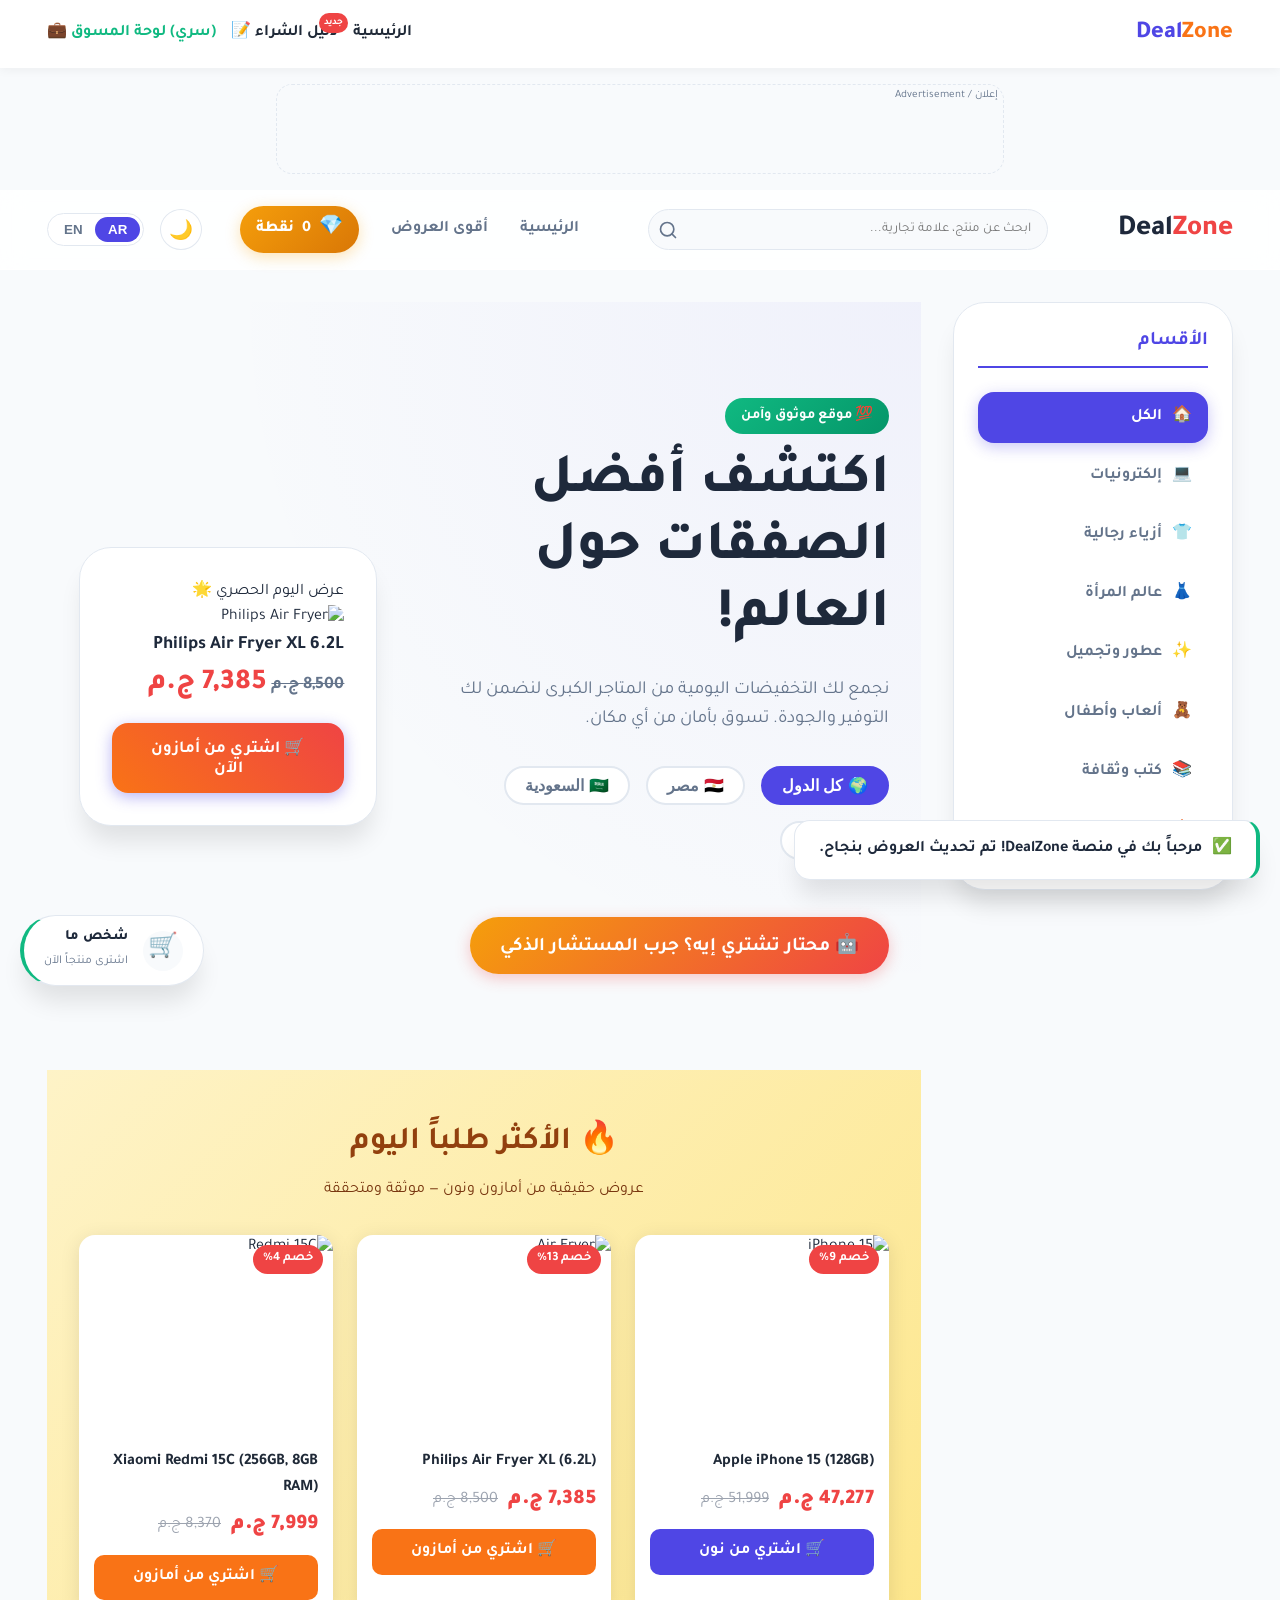
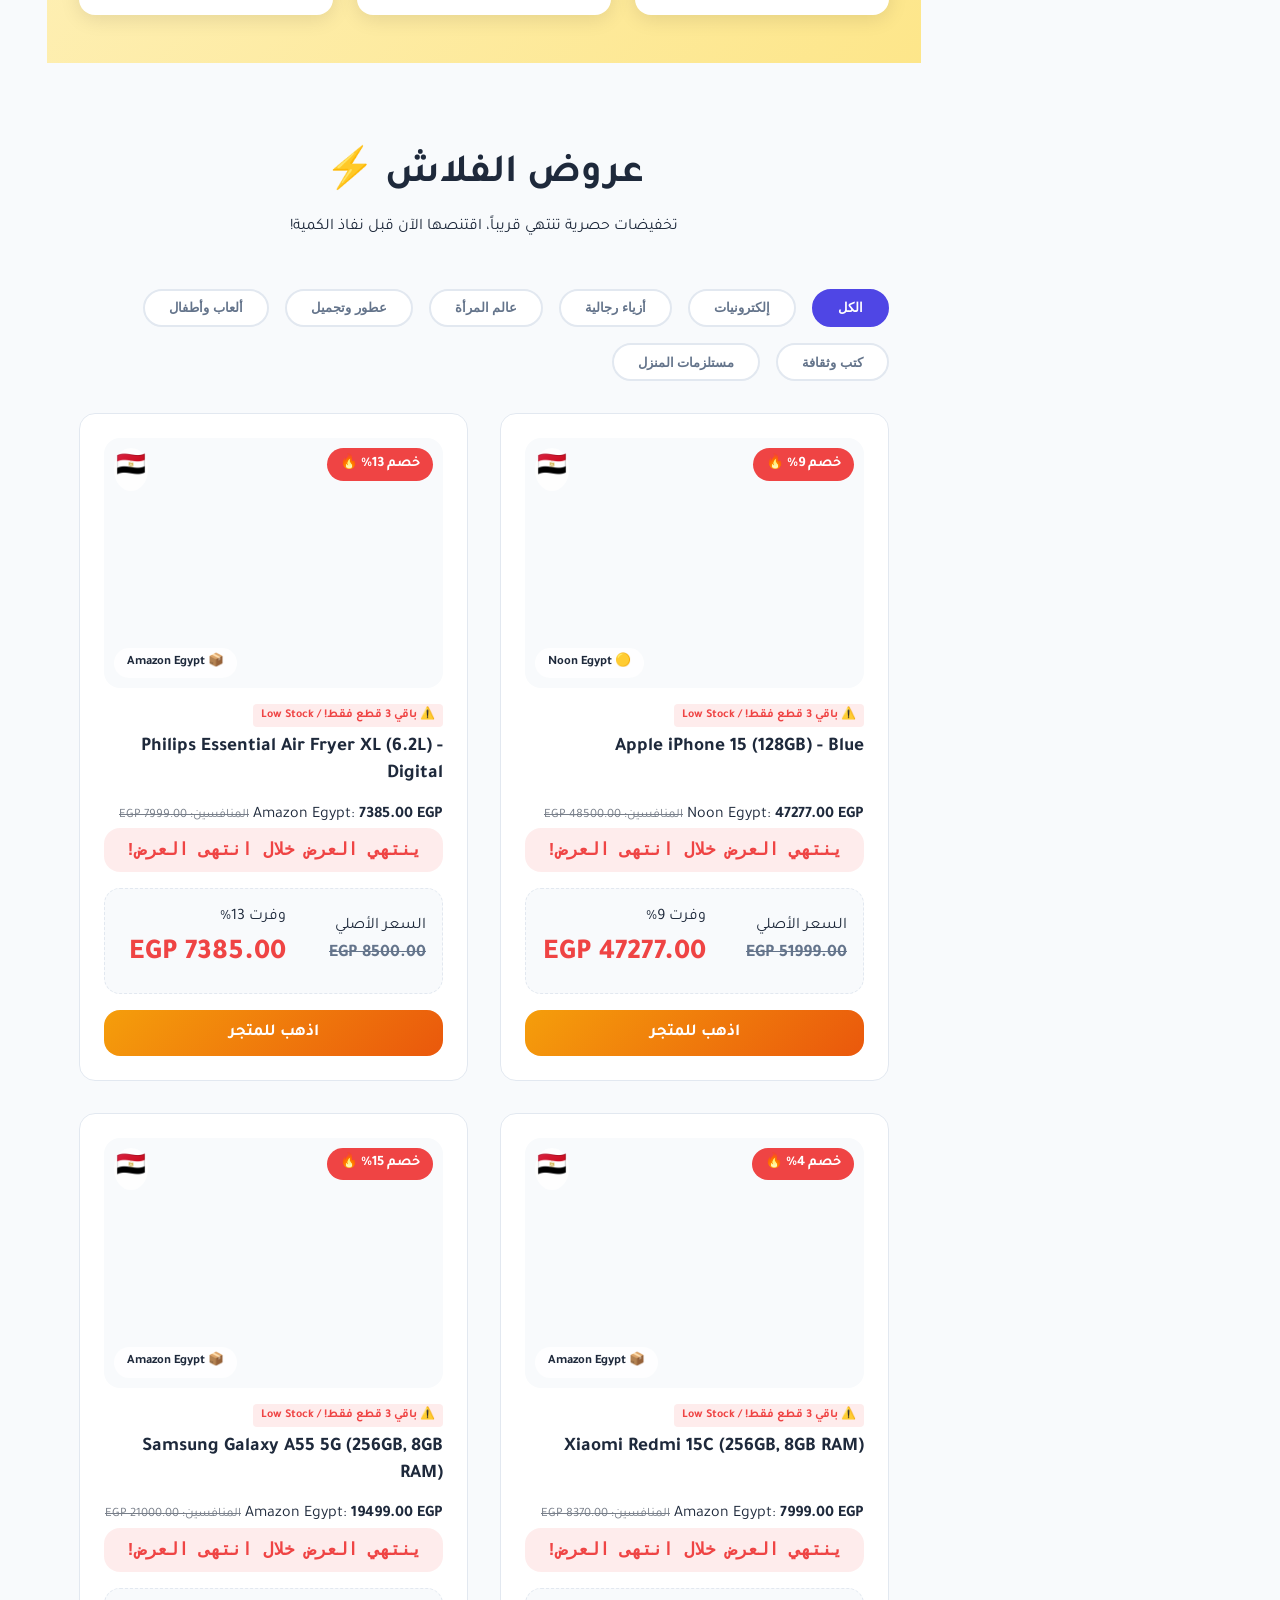
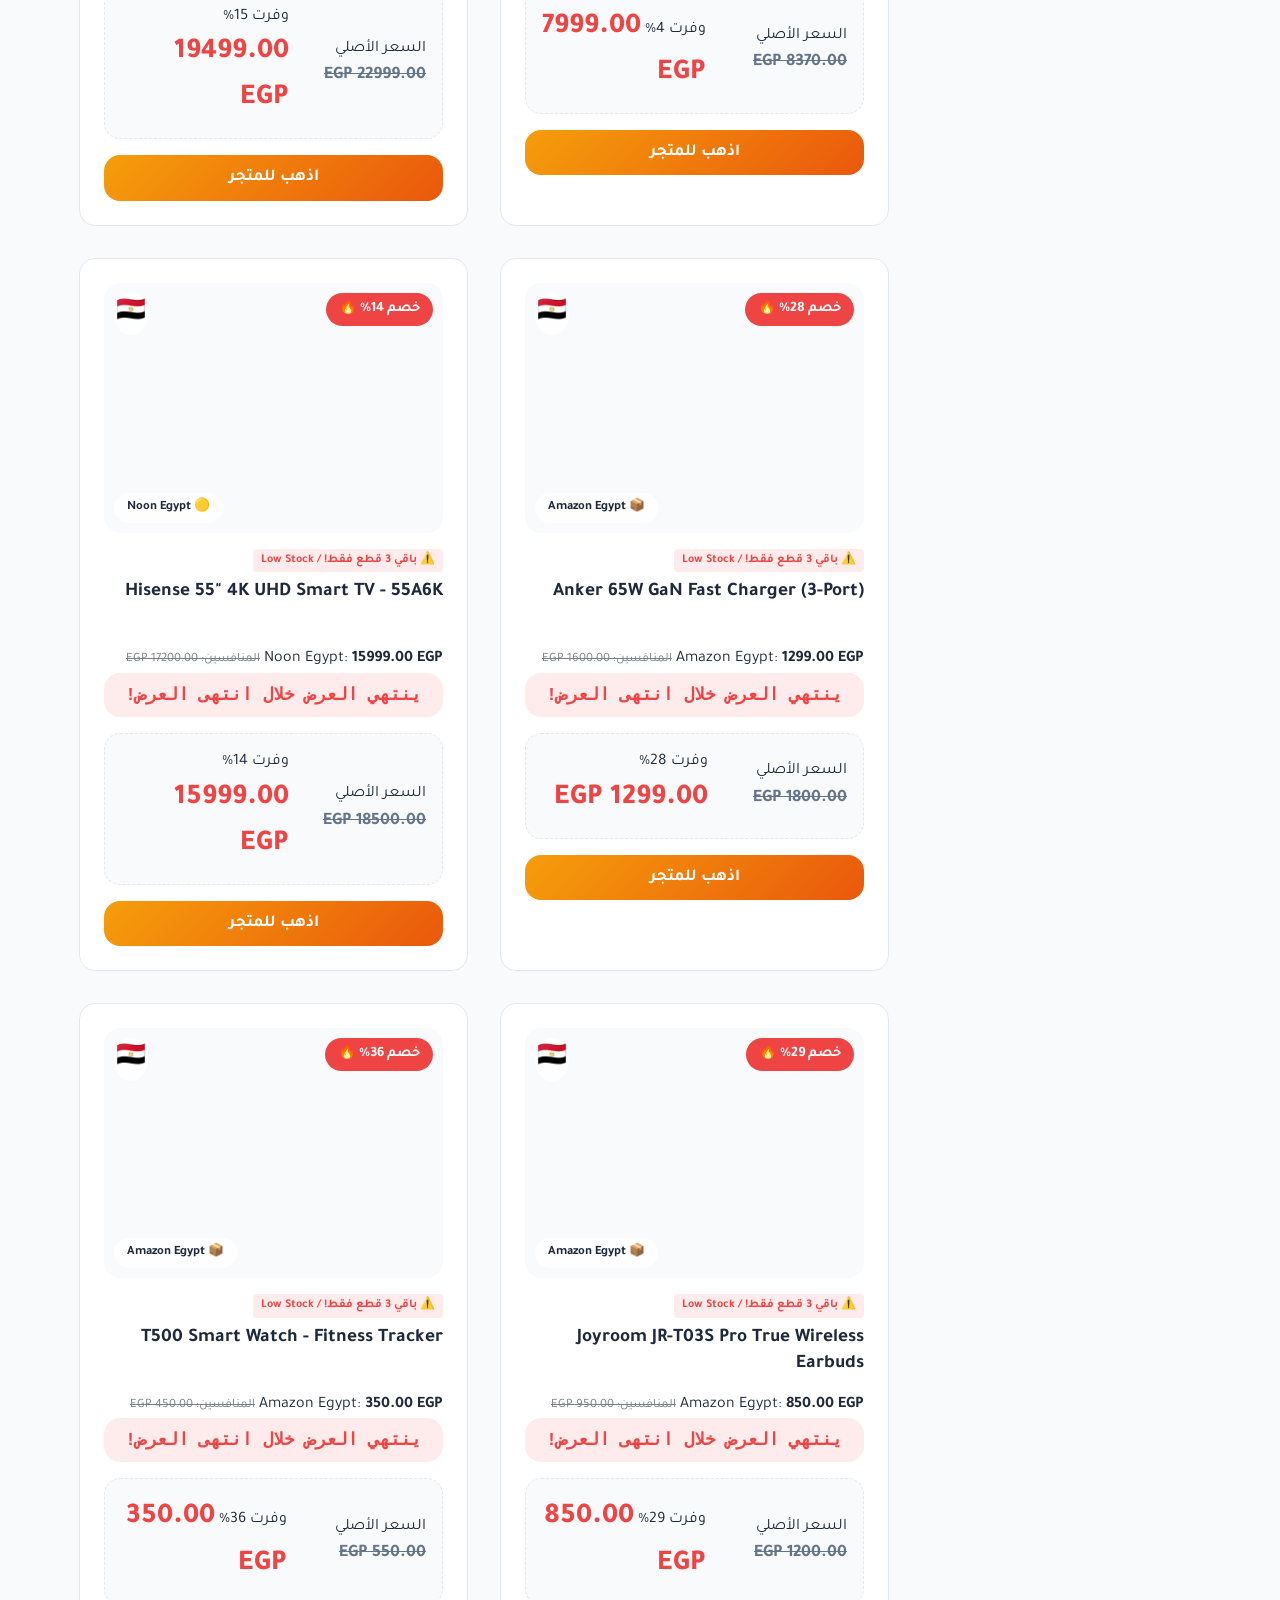
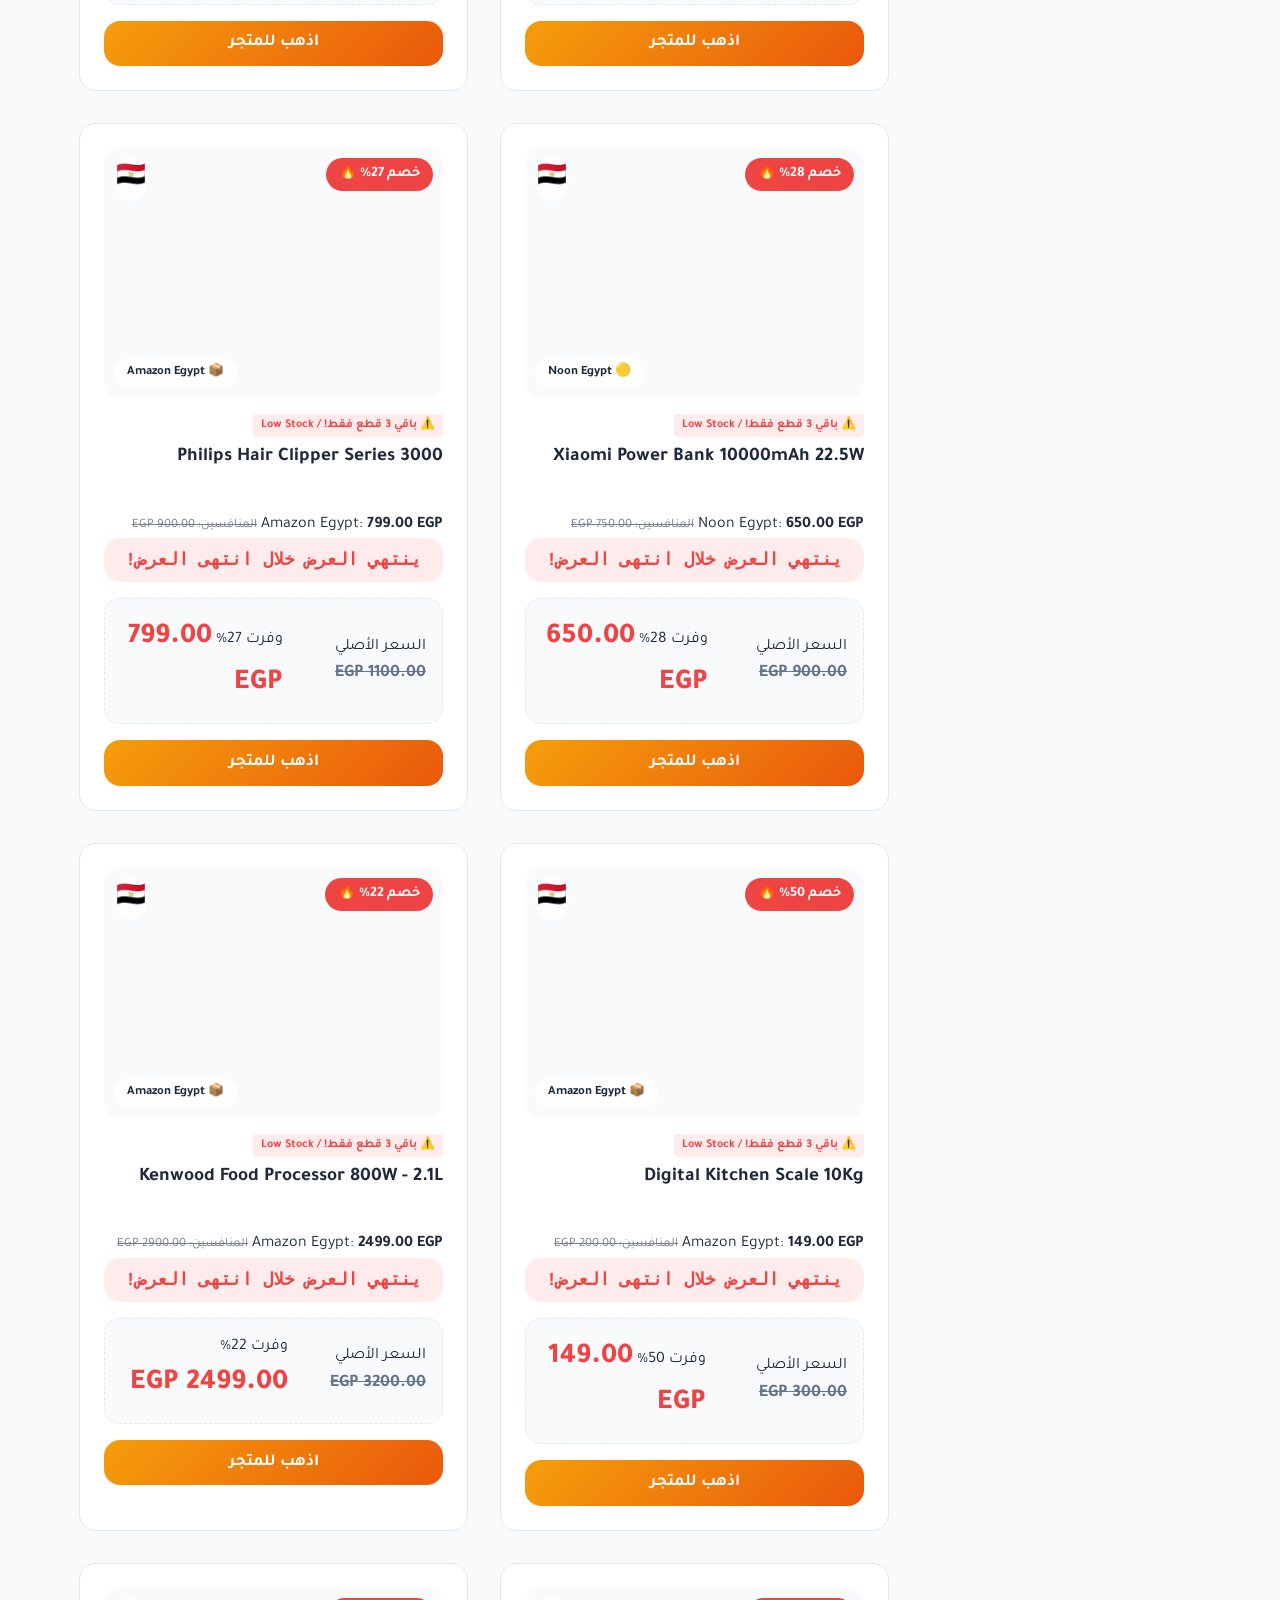
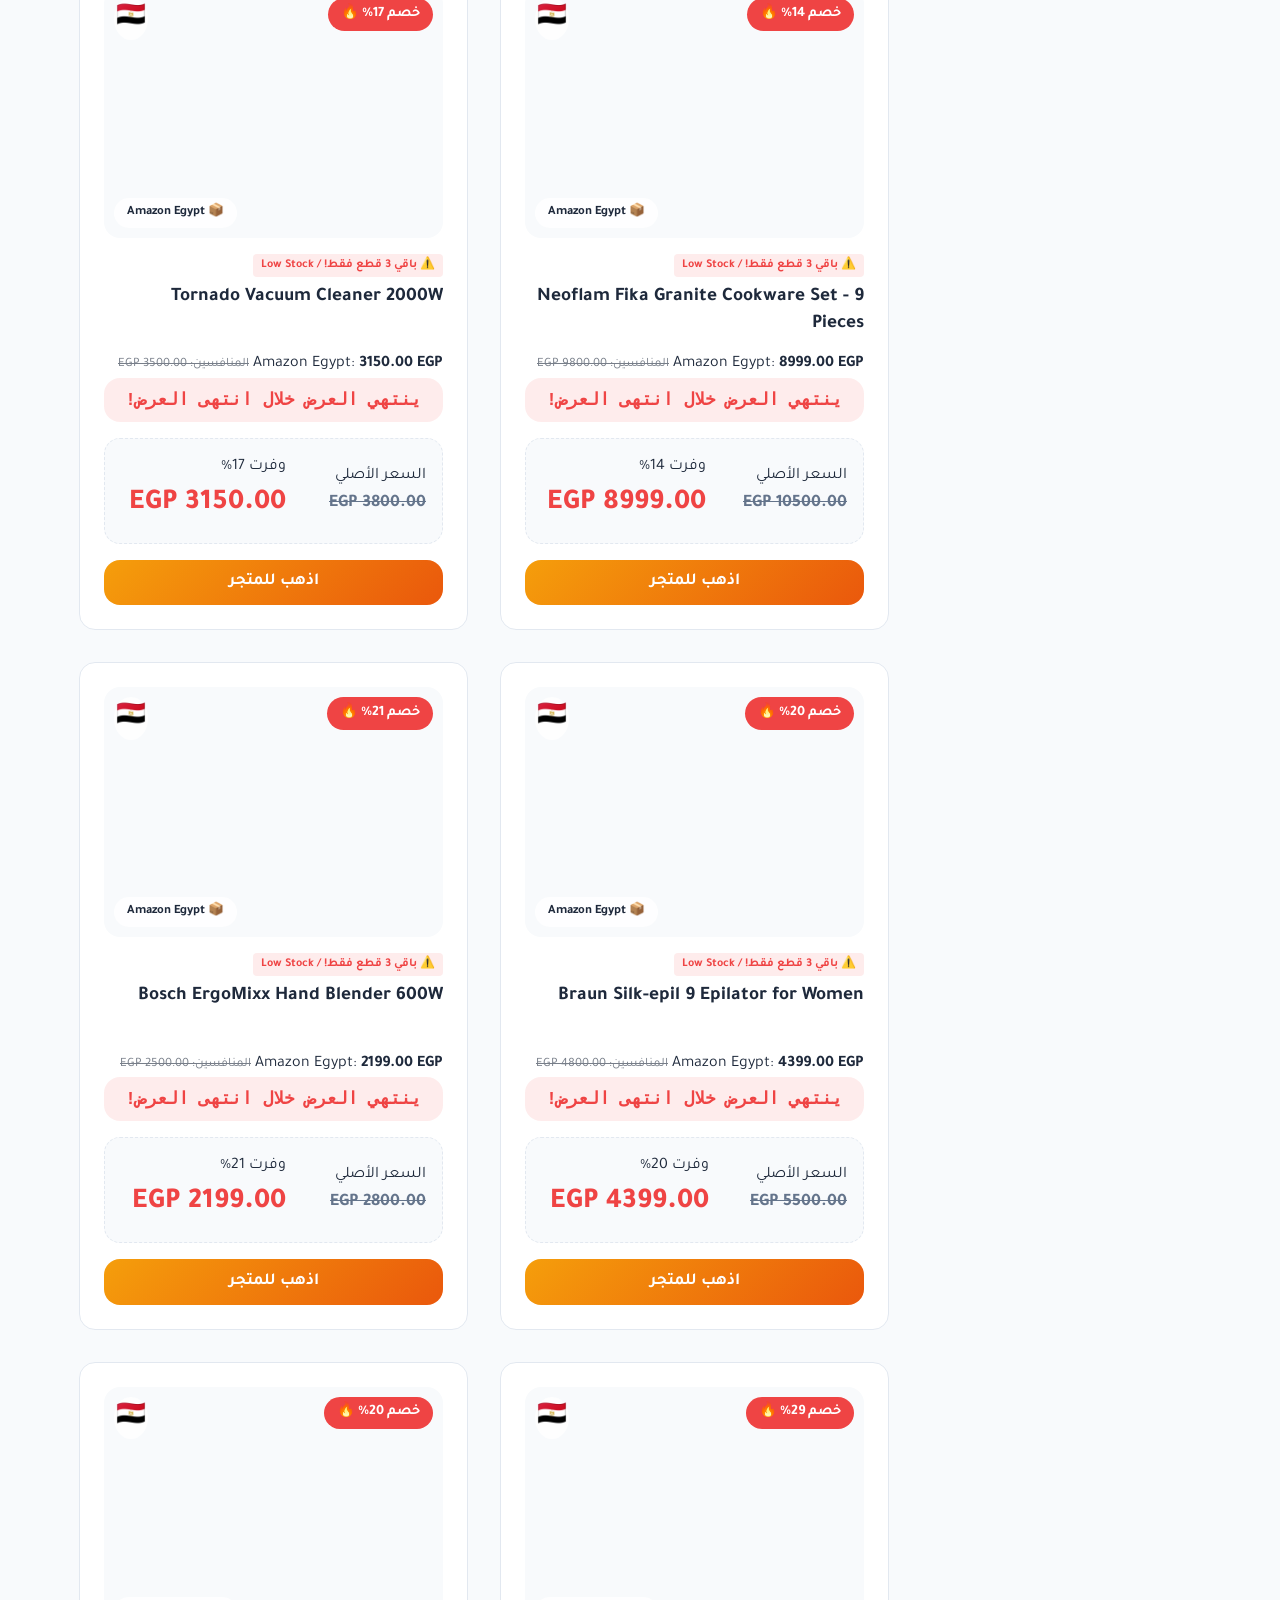
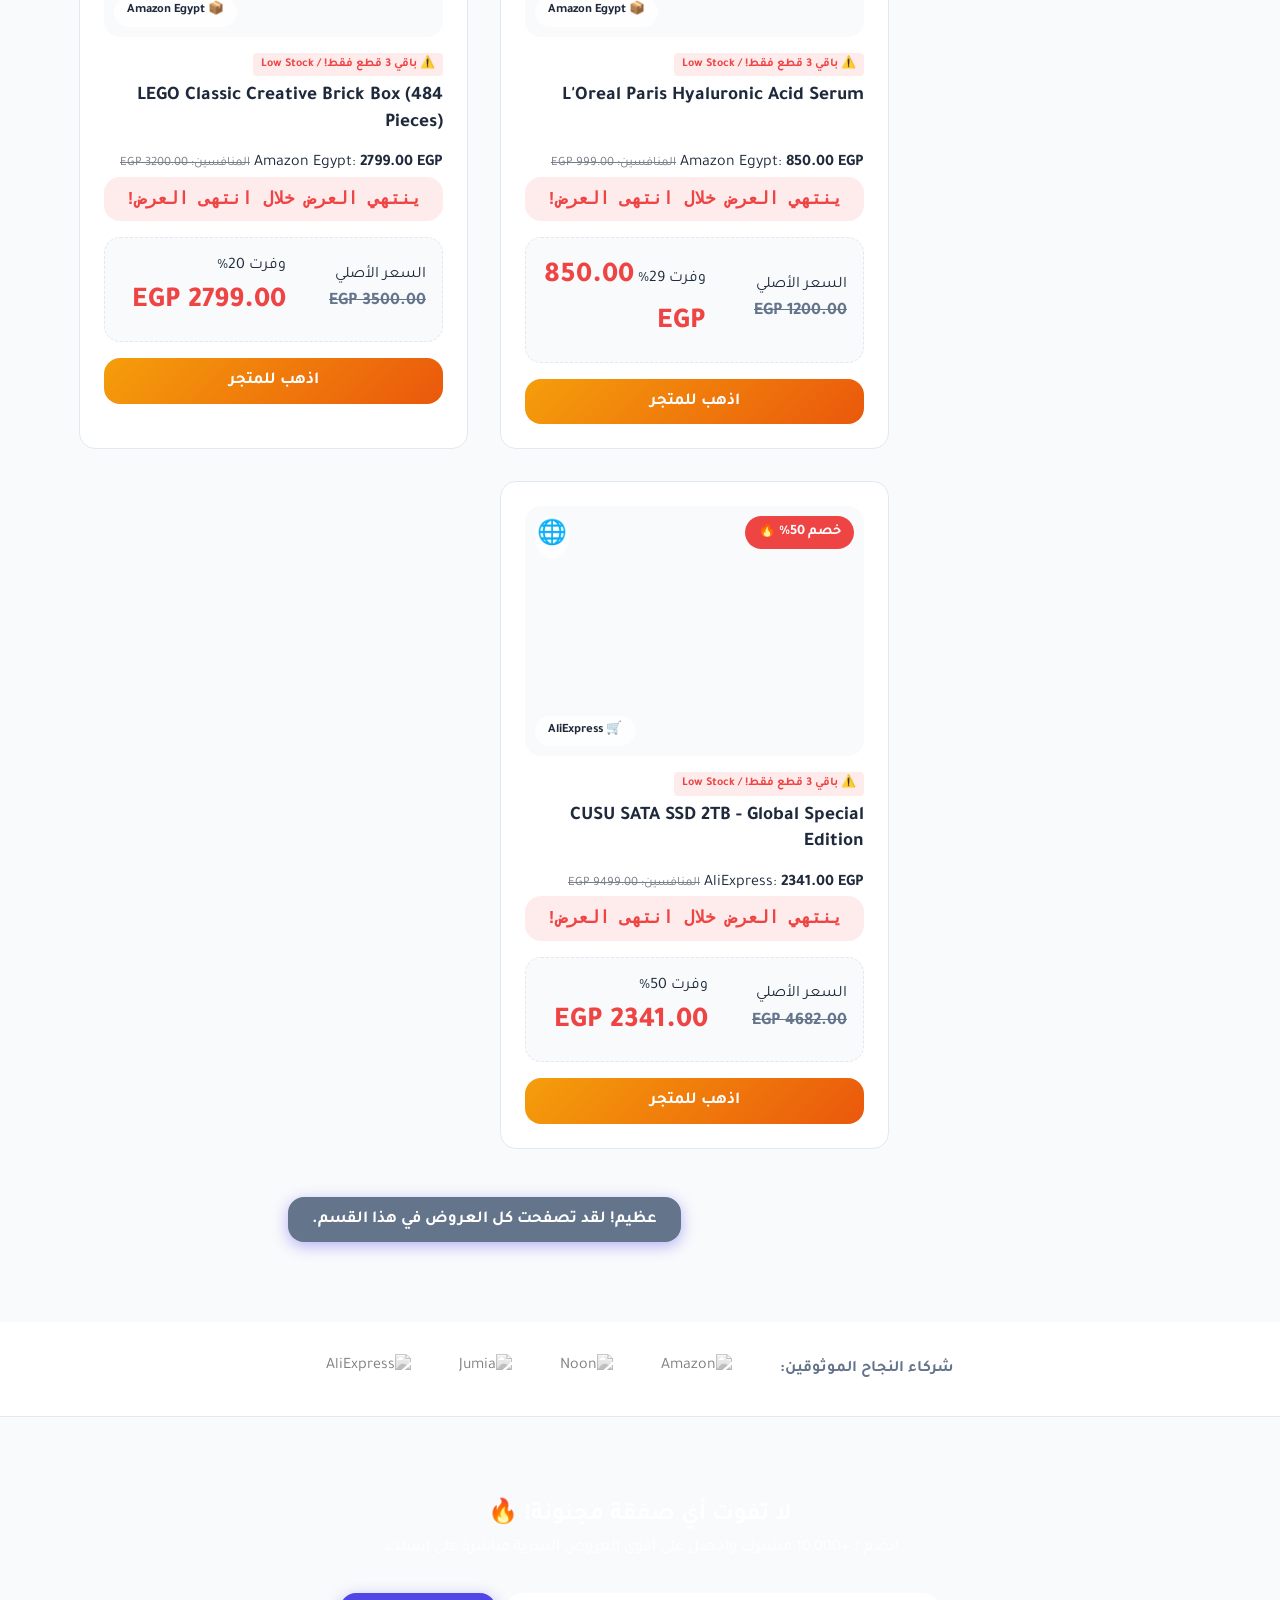
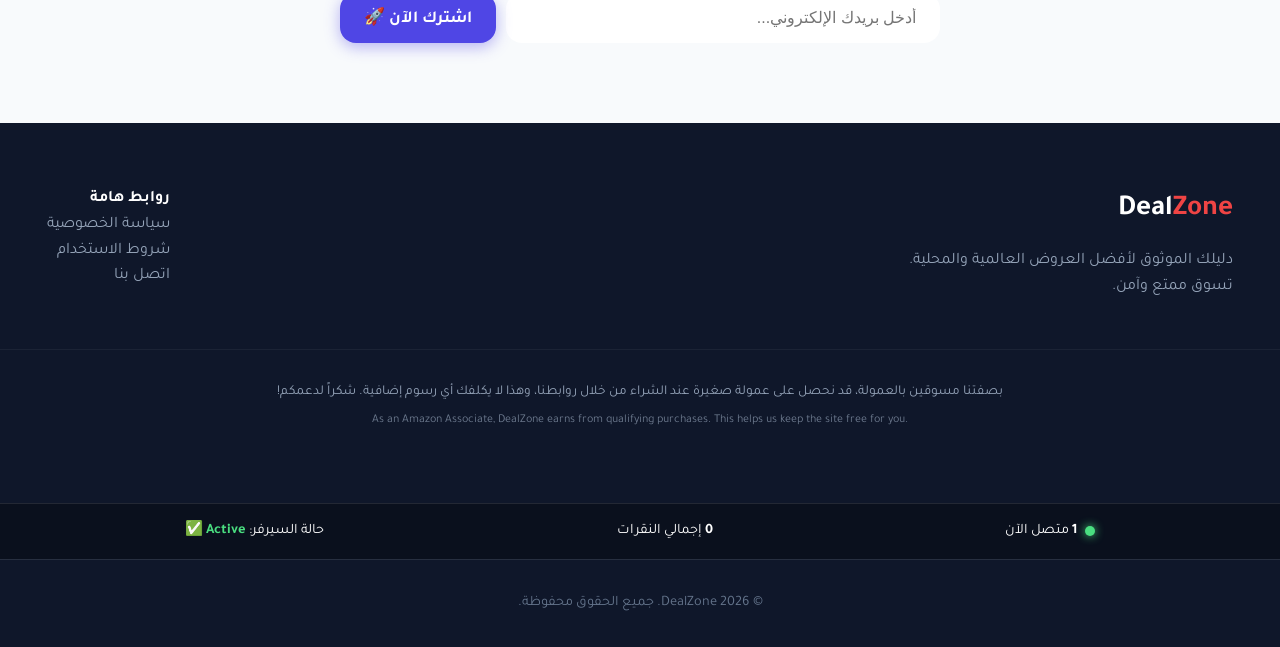
==== index.html @ d19da6da "≡ƒñû Auto-Bot: Full system update & bug fixes" ====
<!DOCTYPE html>
<html lang="ar" dir="rtl" id="html-doc" data-theme="light">
<head>
    <meta charset="UTF-8">
    <meta name="viewport" content="width=device-width, initial-scale=1.0">
    <title>DealZone - أقوى العروض والخصومات العالمية | DealZone Official</title>
    <!-- Monetag Verification -->
    <meta name="monetag" content="dea9ba269d21188428093ee49562a9c8">
    <!-- AdMaven Verification -->
    <meta name='admaven-placement' content='Bqjs4rdg9'>
    <link rel="icon" type="image/png" href="https://cdn-icons-png.flaticon.com/512/3081/3081840.png">
    <!-- Professional SEO Meta Tags -->
    <meta name="description" content="DealZone - دليلك الأول لأقوى الخصومات والعروض العالمية. تسوق أحدث منتجات التكنولوجيا، الأزياء، والأدوات المنزلية بأرخص الأسعار في مصر والوطن العربي من أمازون ونون.">
    <meta name="keywords" content="عروض, خصومات, كوبونات, تسوق, أمازون مصر, نون, علي إكسبريس, DealZone, أرخص الأسعار, عروض فلاش, موبايلات رخيصة, تخفيضات">
    <meta name="author" content="DealZone Official">
    <meta name="robots" content="index, follow, max-snippet:-1, max-image-preview:large, max-video-preview:-1">
    <link rel="canonical" href="https://ashrafzaki751-hue.github.io/DealZone/">
    <meta name="theme-color" content="#4F46E5">

    <!-- Open Graph / Facebook / WhatsApp (Rich Social Previews) -->
    <meta property="og:type" content="website">
    <meta property="og:url" content="https://ashrafzaki751-hue.github.io/DealZone/">
    <meta property="og:title" content="DealZone | أقوى عروض اليوم وخصومات تصل لـ 70%">
    <meta property="og:description" content="تصفح أرخص الأسعار والصفقات الحصرية قبل نفاذ الكمية. وفر أموالك الآن مع DealZone.">
    <meta property="og:image" content="https://images.unsplash.com/photo-1607082348824-0a96f2a4b9da?w=1200&q=80">
    <meta property="og:site_name" content="DealZone">

    <!-- Twitter Cards -->
    <meta name="twitter:card" content="summary_large_image">
    <meta name="twitter:url" content="https://ashrafzaki751-hue.github.io/DealZone/">
    <meta name="twitter:title" content="DealZone | عروض وتخفيضات لا تفوتك">
    <meta name="twitter:description" content="تسوق أفضل المنتجات بأرخص الأسعار. اكتشف صفقات اليوم الآن!">
    <meta name="twitter:image" content="https://images.unsplash.com/photo-1607082348824-0a96f2a4b9da?w=1200&q=80">

    <!-- Advanced Structured Data (JSON-LD) for Google Search -->
    <script type="application/ld+json">
    {
      "@context": "https://schema.org",
      "@type": "WebSite",
      "name": "DealZone",
      "alternateName": "ديل زون للعروض",
      "url": "https://ashrafzaki751-hue.github.io/DealZone/",
      "description": "منصة شاملة لأقوى عروض وتخفيضات المتاجر الإلكترونية مثل أمازون ونون.",
      "potentialAction": {
        "@type": "SearchAction",
        "target": {
          "@type": "EntryPoint",
          "urlTemplate": "https://ashrafzaki751-hue.github.io/DealZone/?s={search_term_string}"
        },
        "query-input": "required name=search_term_string"
      }
    }
    </script>

    <link href="https://fonts.googleapis.com/css2?family=Tajawal:wght@300;400;500;700;800&family=Inter:wght@400;600;700&display=swap" rel="stylesheet">
    <link rel="stylesheet" href="style_v3.css">
</head>
<body>

    <!-- Main Navigation Bar -->
    <header class="main-navbar" style="background: white; padding: 15px 0; box-shadow: 0 2px 10px rgba(0,0,0,0.05); position: sticky; top: 0; z-index: 100;">
        <div class="container" style="display: flex; justify-content: space-between; align-items: center;">
            <div style="font-size: 1.5rem; font-weight: 800; color: #4F46E5;">Deal<span style="color: #f97316;">Zone</span></div>
            <div style="display: flex; gap: 15px;">
                <a href="index.html" style="text-decoration: none; color: #1f2937; font-weight: bold;">الرئيسية</a>
                <a href="blog.html" style="text-decoration: none; color: #1f2937; font-weight: bold; position: relative;">دليل الشراء 📝<span style="position:absolute; top:-8px; right:-10px; background:#ef4444; color:white; font-size:10px; padding:2px 5px; border-radius:10px;">جديد</span></a>
                <a href="marketing.html" style="text-decoration: none; color: #10b981; font-weight: bold;">(سري) لوحة المسوق 💼</a>
            </div>
        </div>
    </header>

    <!-- Top Ad Banner -->
    <div class="ad-banner top-ad">
        <span class="ad-badge">إعلان / Advertisement</span>
        <div class="ad-content" id="ad-slot-top">
            <script async="async" data-cfasync="false" src="https://pl29440290.profitablecpmratenetwork.com/bbe3393ec81f5924c50fb93a5a2b5208/invoke.js"></script>
            <div id="container-bbe3393ec81f5924c50fb93a5a2b5208"></div>
        </div>
    </div>

    <!-- Navbar -->
    <header class="navbar">
        <div class="container nav-content">
            <h1 class="logo">Deal<span>Zone</span></h1>
            
            <div class="search-bar">
                <svg xmlns="http://www.w3.org/2000/svg" width="20" height="20" viewBox="0 0 24 24" fill="none" stroke="currentColor" stroke-width="2" stroke-linecap="round" stroke-linejoin="round" class="search-icon"><circle cx="11" cy="11" r="8"></circle><line x1="21" y1="21" x2="16.65" y2="16.65"></line></svg>
                <input type="text" id="search-input" placeholder="ابحث عن عرض..." data-i18n-ph="search_ph">
            </div>

            <div class="nav-links">
                <a href="#home" data-i18n="nav_home">الرئيسية</a>
                <a href="#deals" data-i18n="nav_deals">أقوى العروض</a>
                <div class="vip-points-badge">
                    <span class="icon">💎</span>
                    <span id="vip-points">0</span>
                    <span class="label">نقطة</span>
                </div>
            </div>
            
            <div class="controls">
                <button id="theme-toggle" class="control-btn" title="تغيير المظهر">🌙</button>
                <div class="lang-switcher">
                    <button id="lang-ar" class="lang-btn active">AR</button>
                    <button id="lang-en" class="lang-btn">EN</button>
                </div>
            </div>
        </div>
    </header>

    <!-- Main Layout -->
    <div class="main-layout container">
        <aside class="sidebar">
            <h3 data-i18n="cat_title">الأقسام</h3>
            <ul class="side-menu">
                <li class="side-item active" data-cat="all"><span>🏠</span> <span data-i18n="cat_all">الكل</span></li>
                <li class="side-item" data-cat="tech"><span>💻</span> <span data-i18n="cat_tech">إلكترونيات</span></li>
                <li class="side-item" data-cat="fashion"><span>👕</span> <span data-i18n="cat_fashion">أزياء رجالية</span></li>
                <li class="side-item" data-cat="women"><span>👗</span> <span data-i18n="cat_women">عالم المرأة</span></li>
                <li class="side-item" data-cat="beauty"><span>✨</span> <span data-i18n="cat_beauty">عطور وتجميل</span></li>
                <li class="side-item" data-cat="kids"><span>🧸</span> <span data-i18n="cat_kids">ألعاب وأطفال</span></li>
                <li class="side-item" data-cat="books"><span>📚</span> <span data-i18n="cat_books">كتب وثقافة</span></li>
                <li class="side-item" data-cat="home"><span>🏠</span> <span data-i18n="cat_home">مستلزمات المنزل</span></li>
            </ul>
        </aside>

        <div class="main-content">
            <!-- Hero Section -->
            <section class="hero" id="home">
        <div class="container hero-content">
            <div class="hero-text">
                <div class="trust-badge" data-i18n="trust_badge">💯 موقع موثوق وآمن</div>
                <h2 data-i18n="hero_title">اكتشف أفضل الصفقات حول العالم!</h2>
                <p data-i18n="hero_desc">فريقنا يجمع لك أفضل التخفيضات اليومية من المتاجر الكبرى لنضمن لك التوفير والجودة. تسوق بأمان من أي مكان في العالم.</p>
                <div class="geo-filters" id="geo-filters">
                    <button class="geo-btn active" data-loc="all">🌍 <span data-i18n="filter_all">كل الدول</span></button>
                    <button class="geo-btn" data-loc="egypt">🇪🇬 <span data-i18n="filter_egypt">مصر</span></button>
                    <button class="geo-btn" data-loc="ksa">🇸🇦 <span data-i18n="filter_ksa">السعودية</span></button>
                    <button class="geo-btn" data-loc="global">🌐 <span data-i18n="filter_global">عالمي</span></button>
                </div>

                <!-- Smart Quiz Trigger -->
                <button onclick="document.getElementById('quiz-modal').style.display='flex'" style="margin-top: 25px; background: linear-gradient(135deg, #f59e0b, #ef4444); color: white; border: none; padding: 15px 30px; border-radius: 30px; font-weight: bold; font-family: 'Tajawal'; font-size: 1.2rem; cursor: pointer; box-shadow: 0 4px 15px rgba(239, 68, 68, 0.3); animation: pulse 2s infinite; display: inline-flex; align-items: center; gap: 10px;">
                    🤖 محتار تشتري إيه؟ جرب المستشار الذكي
                </button>
                <style>@keyframes pulse { 0% { transform: scale(1); } 50% { transform: scale(1.05); } 100% { transform: scale(1); } }</style>
            </div>
            <div class="hero-carousel">
                <div class="glass-card">
                    <div class="discount-tag">عرض اليوم الحصري 🌟</div>
                    <img src="https://images.unsplash.com/photo-1626806787461-102c1bfaaea1?w=600&q=80" alt="Philips Air Fryer" style="border-radius:12px;object-fit:contain;max-height:250px;width:100%;" referrerpolicy="no-referrer" />
                    <div class="deal-info">
                        <h3 id="magic-deal-title">Philips Air Fryer XL 6.2L</h3>
                        <div class="price-row">
                            <span class="old-price">8,500 ج.م</span>
                            <span class="new-price">7,385 ج.م</span>
                        </div>
                        <button class="btn btn-primary w-100" id="magic-ad-btn" onclick="window.open('https://www.amazon.eg/dp/B08YRP97F9/?tag=ashraf0b6-20','_blank')" style="margin-top:1rem;background:linear-gradient(45deg,#f97316,#ef4444);">🛒 اشتري من أمازون الآن</button>
                    </div>
                </div>
            </div>
        </div>
    </section>

    <!-- Hot Picks Section -->
    <section style="padding:3rem 0;background:linear-gradient(135deg,#fef3c7,#fde68a);" id="hot-picks">
        <div class="container">
            <div class="section-header" style="text-align:center;margin-bottom:2rem;">
                <h2 style="color:#92400e;font-size:2rem;">🔥 الأكثر طلباً اليوم</h2>
                <p style="color:#78350f;">عروض حقيقية من أمازون ونون — موثقة ومتحققة</p>
            </div>
            <div style="display:grid;grid-template-columns:repeat(auto-fit,minmax(250px,1fr));gap:1.5rem;">
                <div style="background:white;border-radius:16px;overflow:hidden;box-shadow:0 4px 20px rgba(0,0,0,0.1);transition:transform 0.2s;" onmouseover="this.style.transform='translateY(-5px)'" onmouseout="this.style.transform='none'">
                    <div style="position:relative;"><span style="position:absolute;top:10px;right:10px;background:#ef4444;color:white;padding:4px 10px;border-radius:20px;font-size:0.8rem;font-weight:bold;">خصم 9%</span>
                    <img src="https://images.unsplash.com/photo-1695048133142-1a20484d2569?w=600&q=80" style="width:100%;height:200px;object-fit:cover;" alt="iPhone 15" referrerpolicy="no-referrer"></div>
                    <div style="padding:15px;"><h3 style="font-size:1rem;margin:0 0 8px;color:#1f2937;">Apple iPhone 15 (128GB)</h3>
                    <div style="display:flex;align-items:center;gap:10px;margin-bottom:12px;"><span style="font-size:1.3rem;font-weight:900;color:#ef4444;">47,277 ج.م</span><span style="text-decoration:line-through;color:#9ca3af;">51,999 ج.م</span></div>
                    <a href="https://www.noon.com/egypt-ar/iphone-15-128gb-blue/N53433265A/p/?utm_source=C1000264L" target="_blank" style="display:block;background:#4F46E5;color:white;text-align:center;padding:10px;border-radius:10px;text-decoration:none;font-weight:bold;">🛒 اشتري من نون</a></div>
                </div>
                <div style="background:white;border-radius:16px;overflow:hidden;box-shadow:0 4px 20px rgba(0,0,0,0.1);transition:transform 0.2s;" onmouseover="this.style.transform='translateY(-5px)'" onmouseout="this.style.transform='none'">
                    <div style="position:relative;"><span style="position:absolute;top:10px;right:10px;background:#ef4444;color:white;padding:4px 10px;border-radius:20px;font-size:0.8rem;font-weight:bold;">خصم 13%</span>
                    <img src="https://images.unsplash.com/photo-1626806787461-102c1bfaaea1?w=600&q=80" style="width:100%;height:200px;object-fit:cover;" alt="Air Fryer" referrerpolicy="no-referrer"></div>
                    <div style="padding:15px;"><h3 style="font-size:1rem;margin:0 0 8px;color:#1f2937;">Philips Air Fryer XL (6.2L)</h3>
                    <div style="display:flex;align-items:center;gap:10px;margin-bottom:12px;"><span style="font-size:1.3rem;font-weight:900;color:#ef4444;">7,385 ج.م</span><span style="text-decoration:line-through;color:#9ca3af;">8,500 ج.م</span></div>
                    <a href="https://www.amazon.eg/dp/B08YRP97F9/?tag=ashraf0b6-20" target="_blank" style="display:block;background:#f97316;color:white;text-align:center;padding:10px;border-radius:10px;text-decoration:none;font-weight:bold;">🛒 اشتري من أمازون</a></div>
                </div>
                <div style="background:white;border-radius:16px;overflow:hidden;box-shadow:0 4px 20px rgba(0,0,0,0.1);transition:transform 0.2s;" onmouseover="this.style.transform='translateY(-5px)'" onmouseout="this.style.transform='none'">
                    <div style="position:relative;"><span style="position:absolute;top:10px;right:10px;background:#ef4444;color:white;padding:4px 10px;border-radius:20px;font-size:0.8rem;font-weight:bold;">خصم 4%</span>
                    <img src="https://images.unsplash.com/photo-1598327105666-5b89351aff97?w=600&q=80" style="width:100%;height:200px;object-fit:cover;" alt="Redmi 15C" referrerpolicy="no-referrer"></div>
                    <div style="padding:15px;"><h3 style="font-size:1rem;margin:0 0 8px;color:#1f2937;">Xiaomi Redmi 15C (256GB, 8GB RAM)</h3>
                    <div style="display:flex;align-items:center;gap:10px;margin-bottom:12px;"><span style="font-size:1.3rem;font-weight:900;color:#ef4444;">7,999 ج.م</span><span style="text-decoration:line-through;color:#9ca3af;">8,370 ج.م</span></div>
                    <a href="https://www.amazon.eg/dp/B0FNNDQG1T/?tag=ashraf0b6-20" target="_blank" style="display:block;background:#f97316;color:white;text-align:center;padding:10px;border-radius:10px;text-decoration:none;font-weight:bold;">🛒 اشتري من أمازون</a></div>
                </div>
            </div>
        </div>
    </section>

    <!-- Viral Unlock Modal -->
    <div class="popup-overlay" id="unlock-modal">
        <div class="popup-box">
            <h2 style="color: var(--primary);">🔓 فتح العرض السري</h2>
            <p>باقي خطوة واحدة فقط! شارك هذا العرض مع **3 من أصدقائك** على واتساب لفتح القفل فوراً.</p>
            <div class="progress-container">
                <div class="progress-bar" id="share-progress" style="width: 0%"></div>
            </div>
            <button class="btn btn-whatsapp w-100" id="whatsapp-share-btn" style="margin-top: 1rem; background: #25D366; color: white;">
                ✅ شارك الآن على WhatsApp
            </button>
        </div>
    </div>

    <!-- Deals Section -->
    <section class="products-section" id="deals">
        <div class="container">
            <div class="section-header">
                <h2 data-i18n="section_title">عروض الفلاش ⚡</h2>
                <p data-i18n="section_desc">تخفيضات حصرية تنتهي قريباً، اقتنصها الآن!</p>
            </div>
            
            <!-- Category Filters -->
            <div class="category-filters" id="category-filters">
                <button class="filter-btn active" data-cat="all" data-i18n="cat_all">الكل</button>
                <button class="filter-btn" data-cat="tech" data-i18n="cat_tech">إلكترونيات</button>
                <button class="filter-btn" data-cat="fashion" data-i18n="cat_fashion">أزياء رجالية</button>
                <button class="filter-btn" data-cat="women" data-i18n="cat_women">عالم المرأة</button>
                <button class="filter-btn" data-cat="beauty" data-i18n="cat_beauty">عطور وتجميل</button>
                <button class="filter-btn" data-cat="kids" data-i18n="cat_kids">ألعاب وأطفال</button>
                <button class="filter-btn" data-cat="books" data-i18n="cat_books">كتب وثقافة</button>
                <button class="filter-btn" data-cat="home" data-i18n="cat_home">مستلزمات المنزل</button>
            </div>

            <!-- Product Grid -->
            <div class="product-grid" id="product-grid">
                <!-- Skeletons or Deals injected via JS -->
            </div>

            <!-- Load More Button -->
            <div style="text-align: center; margin-top: 3rem;">
                <button id="load-more-btn" class="btn btn-primary" data-i18n="load_more">⬇️ تحميل المزيد من العروض</button>
            </div>
        </div>
    </section>

        </div> <!-- End Main Content -->
    </div> <!-- End Main Layout -->

    <!-- Trusted Stores Ribbon -->
    <div class="stores-ribbon">
        <div class="container">
            <div class="ribbon-content">
                <span data-i18n="trusted_by">شركاء النجاح الموثوقين:</span>
                <img src="https://upload.wikimedia.org/wikipedia/commons/a/a9/Amazon_logo.svg" alt="Amazon">
                <img src="https://upload.wikimedia.org/wikipedia/commons/c/ce/Noon_Logo.svg" alt="Noon">
                <img src="https://upload.wikimedia.org/wikipedia/commons/3/3b/Javascript_Logo.png" style="display:none;"> <!-- Spacer -->
                <img src="https://upload.wikimedia.org/wikipedia/commons/9/9d/Jumia_Logo.svg" alt="Jumia">
                <img src="https://upload.wikimedia.org/wikipedia/commons/a/ae/AliExpress_logo.svg" alt="AliExpress">
            </div>
        </div>
    </div>

    <!-- Newsletter Section -->
    <section class="newsletter">
        <div class="container">
            <div class="newsletter-box">
                <h2 data-i18n="news_title">لا تفوت أي صفقة مجنونة! 🔥</h2>
                <p data-i18n="news_desc">انضم لـ +10,000 مشترك واحصل على أقوى العروض السرية مباشرة على إيميلك.</p>
                <form class="news-form" onsubmit="handleNewsletter(event)">
                    <input type="email" id="news-email" placeholder="أدخل بريدك الإلكتروني..." required>
                    <button type="submit" class="btn btn-primary">اشترك الآن 🚀</button>
                </form>
            </div>
        </div>
    </section>

    <!-- Viral Lucky Wheel Popup -->
    <div class="popup-overlay" id="viral-popup">
        <div class="popup-box lucky-wheel-box">
            <button class="close-popup" id="close-popup">✕</button>
            <h2 data-i18n="viral_title">🎡 عجلة الحظ: كسبت 50$! 💸</h2>
            <div class="wheel-icon">🎁</div>
            <p data-i18n="viral_desc">لقد ربحت قسيمة مشتريات بقيمة 50 دولار! لتفعيل القسيمة واستلام الكود، قم بمشاركة الموقع مع 5 من أصدقائك على واتساب الآن.</p>
            <div class="progress-bar-container">
                <div class="progress-bar" id="share-progress"></div>
            </div>
            <p class="progress-text"><span id="share-count">0</span> / 5 <span data-i18n="viral_shares">مشاركات</span></p>
            <button class="btn btn-whatsapp w-100" id="share-whatsapp-btn">
                <span>مشاركة وتفعيل الجائزة 🚀</span>
            </button>
        </div>
    </div>

    <!-- Toast Notification Container -->
    <div id="toast-container" class="toast-container"></div>

    <!-- Social Proof Bot (Live Activity) -->
    <div id="social-proof" class="social-proof-popup">
        <div class="sp-icon">🛒</div>
        <div class="sp-text">
            <p id="sp-user">شخص ما</p>
            <small id="sp-action">اشترى منتجاً الآن</small>
        </div>
    </div>

    <!-- Footer -->
    <footer>
        <div class="container footer-content">
            <div class="footer-brand">
                <h3>Deal<span>Zone</span></h3>
                <p data-i18n="footer_desc">دليلك الموثوق لأفضل العروض العالمية والمحلية. نتمنى لك تسوقاً ممتعاً وآمناً.</p>
            </div>
            <div class="footer-links">
                <h4 data-i18n="footer_links">روابط هامة</h4>
                <ul>
                    <li><a href="#" data-i18n="link_privacy">سياسة الخصوصية</a></li>
                    <li><a href="#" data-i18n="link_terms">شروط الاستخدام</a></li>
                    <li><a href="#" data-i18n="link_contact">اتصل بنا</a></li>
                </ul>
            </div>
        </div>
        <div class="footer-disclosure">
            <p data-i18n="affiliate_disclosure">بصفتنا مسوقين بالعمولة، قد نحصل على عمولة صغيرة عند الشراء من خلال روابطنا، وهذا لا يكلفك أي رسوم إضافية. شكراً لدعمكم!</p>
            <p style="font-size: 0.75rem; opacity: 0.7;" dir="ltr">As an Amazon Associate, DealZone earns from qualifying purchases. This helps us keep the site free for you.</p>
        </div>
        <div class="live-radar">
            <div class="container radar-grid">
                <div class="radar-item">
                    <span class="radar-dot"></span>
                    <p><strong id="live-users">1</strong> <span data-i18n="live_users">متصل الآن</span></p>
                </div>
                <div class="radar-item">
                    <p><strong id="total-clicks-radar">0</strong> <span data-i18n="total_clicks">إجمالي النقرات</span></p>
                </div>
                <div class="radar-item">
                    <p><span data-i18n="status">حالة السيرفر:</span> <span class="status-ok">Active ✅</span></p>
                </div>
            </div>
        </div>
        <div class="footer-bottom">
            <p>&copy; 2026 DealZone. <span data-i18n="footer_copyright">جميع الحقوق محفوظة.</span></p>
        </div>
    </footer>

    <!-- AdSense Script Placeholder -->
    <!-- <script async src="https://pagead2.googlesyndication.com/pagead/js/adsbygoogle.js?client=ca-pub-XXXXXXXXXXXXXXXX" crossorigin="anonymous"></script> -->

    <!-- Smart Quiz Modal -->
    <div id="quiz-modal" style="display: none; position: fixed; top: 0; left: 0; width: 100%; height: 100%; background: rgba(0,0,0,0.8); z-index: 9999; justify-content: center; align-items: center; backdrop-filter: blur(5px);">
        <div style="background: white; width: 90%; max-width: 500px; border-radius: 20px; padding: 30px; text-align: center; position: relative; box-shadow: 0 10px 30px rgba(0,0,0,0.5);">
            <button onclick="document.getElementById('quiz-modal').style.display='none'" style="position: absolute; top: 15px; right: 15px; background: #f3f4f6; color: #374151; border: none; width: 35px; height: 35px; border-radius: 50%; font-size: 16px; cursor: pointer; font-weight: bold;">✕</button>
            
            <div id="quiz-step-1">
                <h2 style="color: #4F46E5; margin-bottom: 25px; font-size: 1.8rem;">بتدور على إيه النهاردة؟ 🤔</h2>
                <div style="display: grid; gap: 15px;">
                    <button onclick="nextQuizStep('tech')" style="background: #f8fafc; border: 2px solid #e2e8f0; color: #1e293b; padding: 15px; border-radius: 12px; font-size: 1.1rem; font-family: 'Tajawal'; font-weight: bold; cursor: pointer; transition: 0.2s;">📱 موبايل أو تكنولوجيا</button>
                    <button onclick="nextQuizStep('home')" style="background: #f8fafc; border: 2px solid #e2e8f0; color: #1e293b; padding: 15px; border-radius: 12px; font-size: 1.1rem; font-family: 'Tajawal'; font-weight: bold; cursor: pointer; transition: 0.2s;">🏠 جهاز للمطبخ أو البيت</button>
                    <button onclick="nextQuizStep('gift')" style="background: #f8fafc; border: 2px solid #e2e8f0; color: #1e293b; padding: 15px; border-radius: 12px; font-size: 1.1rem; font-family: 'Tajawal'; font-weight: bold; cursor: pointer; transition: 0.2s;">🎁 هدية لحد عزيز عليا</button>
                </div>
            </div>

            <div id="quiz-step-2" style="display: none;">
                <h2 style="color: #4F46E5; margin-bottom: 25px; font-size: 1.8rem;">ميزانيتك كام تقريباً؟ 💰</h2>
                <div style="display: grid; gap: 15px;">
                    <button onclick="finishQuiz('low')" style="background: #f8fafc; border: 2px solid #e2e8f0; color: #1e293b; padding: 15px; border-radius: 12px; font-size: 1.1rem; font-family: 'Tajawal'; font-weight: bold; cursor: pointer;">أقل من 1000 جنيه (اقتصادي)</button>
                    <button onclick="finishQuiz('mid')" style="background: #f8fafc; border: 2px solid #e2e8f0; color: #1e293b; padding: 15px; border-radius: 12px; font-size: 1.1rem; font-family: 'Tajawal'; font-weight: bold; cursor: pointer;">من 1000 لـ 10,000 جنيه (متوسط)</button>
                    <button onclick="finishQuiz('high')" style="background: #f8fafc; border: 2px solid #e2e8f0; color: #1e293b; padding: 15px; border-radius: 12px; font-size: 1.1rem; font-family: 'Tajawal'; font-weight: bold; cursor: pointer;">مفتوحة (عاوز حاجة فخمة)</button>
                </div>
            </div>

            <div id="quiz-result" style="display: none;">
                <h2 style="color: #10b981; margin-bottom: 10px; font-size: 1.8rem;">✨ لقينا طلبك بالظبط! ✨</h2>
                <p style="color: #6b7280; margin-bottom: 20px;">الذكاء الاصطناعي اختارلك أفضل صفقة بناءً على طلبك:</p>
                <div id="quiz-product-container" style="background: #f8fafc; border: 2px solid #e2e8f0; padding: 20px; border-radius: 16px; margin-bottom: 20px;"></div>
                <button onclick="document.getElementById('quiz-modal').style.display='none'" style="background: transparent; color: #ef4444; border: none; font-weight: bold; cursor: pointer; font-family: 'Tajawal'; text-decoration: underline;">تصفح باقي العروض</button>
            </div>
        </div>
    </div>

    <script src="database_v3.js"></script>
    <script src="main_v3.js"></script>
    <script>
        let quizCategory = '';
        
        function nextQuizStep(category) {
            quizCategory = category;
            document.getElementById('quiz-step-1').style.display = 'none';
            document.getElementById('quiz-step-2').style.display = 'block';
        }

        function finishQuiz(budget) {
            document.getElementById('quiz-step-2').style.display = 'none';
            document.getElementById('quiz-result').style.display = 'block';
            
            let recommendedDealId = '';
            
            if (quizCategory === 'tech') {
                if (budget === 'high') recommendedDealId = 'iphone_15_real';
                else if (budget === 'mid') recommendedDealId = 'redmi_15c_real';
                else recommendedDealId = 'budget_1_joyroom';
            } else if (quizCategory === 'home') {
                if (budget === 'low') recommendedDealId = 'budget_5_scale';
                else recommendedDealId = 'air_fryer_real';
            } else {
                if (budget === 'low') recommendedDealId = 'budget_2_t500';
                else if (budget === 'mid') recommendedDealId = 'air_fryer_real';
                else recommendedDealId = 'iphone_15_real';
            }

            const recommendedDeal = realDeals.find(d => d.id === recommendedDealId) || realDeals[0];
            
            document.getElementById('quiz-product-container').innerHTML = `
                <img src="${recommendedDeal.image}" style="width: 150px; height: 150px; object-fit: contain; margin-bottom: 15px; border-radius: 12px;">
                <h3 style="margin:0 0 10px 0; color:#1f2937; font-size:18px;">${recommendedDeal.title}</h3>
                <div style="font-size:26px; color:#ef4444; font-weight:900; margin-bottom:20px;">${recommendedDeal.newPrice} ${recommendedDeal.currency} <span style="font-size:14px; color:#9ca3af; text-decoration:line-through;">${recommendedDeal.oldPrice}</span></div>
                <a href="${recommendedDeal.link}" target="_blank" onclick="window.DB.recordClick()" style="display:block; width:100%; background:linear-gradient(135deg, #10b981, #059669); color:white; padding:15px; border-radius:12px; text-decoration:none; font-weight:900; font-size:1.2rem; box-shadow: 0 4px 10px rgba(16, 185, 129, 0.3);">🛒 اشتري العرض ده فوراً</a>
            `;
        }
    </script>
</body>
</html>
---- style_v3.css ----
/* CSS Variables for Light/Dark Theme */
:root {
    --bg-main: #f8fafc;
    --bg-card: #ffffff;
    --text-main: #1e293b;
    --text-muted: #64748b;
    --border-color: #e2e8f0;
    --primary-color: #4f46e5;
    --primary-hover: #4338ca;
    --accent-color: #ef4444;
    --success-color: #10b981;
    --glass-bg: rgba(255, 255, 255, 0.85);
    --glass-border: rgba(255, 255, 255, 0.5);
    --shadow-md: 0 4px 6px -1px rgba(0,0,0,0.1);
    --shadow-xl: 0 20px 25px -5px rgba(0,0,0,0.1);
    --radius-md: 1rem;
    --radius-lg: 2rem;
    --transition: all 0.3s cubic-bezier(0.4, 0, 0.2, 1);
    --skeleton-bg: #e2e8f0;
    --skeleton-shine: #f8fafc;
}

/* Flash Urgency Bar */
.flash-urgency-bar { background: linear-gradient(90deg, #ff416c, #ff4b2b); color: white; padding: 0.5rem 0; position: sticky; top: 0; z-index: 1001; box-shadow: 0 4px 15px rgba(255, 75, 43, 0.3); font-weight: 700; font-size: 0.95rem; }
.bar-content { display: flex; align-items: center; justify-content: center; gap: 1rem; flex-wrap: wrap; }
.flash-tag { background: white; color: #ff416c; padding: 0.2rem 0.6rem; border-radius: 5px; font-size: 0.8rem; animation: pulse 1s infinite; }
@keyframes pulse { 0% { opacity: 1; } 50% { opacity: 0.6; } 100% { opacity: 1; } }
.flash-timer { background: rgba(0,0,0,0.2); padding: 0.2rem 0.5rem; border-radius: 5px; font-family: monospace; font-size: 1.1rem; }
.btn-flash-claim { background: #ffd700; color: #000; padding: 0.3rem 1rem; border-radius: 5px; border: none; font-weight: 800; cursor: pointer; transition: 0.3s; }
.btn-flash-claim:hover { transform: scale(1.05); background: white; }

[data-theme="dark"] {
    --bg-main: #0f172a;
    --bg-card: #1e293b;
    --text-main: #f8fafc;
    --text-muted: #94a3b8;
    --border-color: #334155;
    --glass-bg: rgba(30, 41, 59, 0.85);
    --glass-border: rgba(255, 255, 255, 0.1);
    --shadow-md: 0 4px 6px -1px rgba(0,0,0,0.5);
    --shadow-xl: 0 20px 25px -5px rgba(0,0,0,0.5);
    --skeleton-bg: #334155;
    --skeleton-shine: #475569;
}

* { margin: 0; padding: 0; box-sizing: border-box; }
body { font-family: 'Tajawal', sans-serif; background-color: var(--bg-main); color: var(--text-main); line-height: 1.6; transition: background-color 0.3s, color 0.3s; }
a { text-decoration: none; color: inherit; transition: var(--transition); }
img { max-width: 100%; height: auto; display: block; }
.container { max-width: 1250px; margin: 0 auto; padding: 0 2rem; }
.w-100 { width: 100%; }

/* Buttons */
.btn { display: inline-flex; align-items: center; justify-content: center; padding: 0.8rem 1.5rem; font-size: 1.05rem; font-weight: 700; border-radius: var(--radius-md); cursor: pointer; transition: var(--transition); border: none; gap: 0.5rem; font-family: 'Tajawal', sans-serif; }
.btn-primary { background-color: var(--primary-color); color: white; box-shadow: 0 4px 15px rgba(79, 70, 229, 0.4); }
.btn-primary:hover { background-color: var(--primary-hover); transform: translateY(-2px); }
.btn-store { background: linear-gradient(135deg, #f59e0b, #ea580c); color: white; }
.btn-store:hover { transform: translateY(-2px); box-shadow: 0 6px 20px rgba(234, 88, 12, 0.4); }

/* Navbar */
.navbar { position: sticky; top: 0; background: var(--glass-bg); backdrop-filter: blur(12px); border-bottom: 1px solid var(--glass-border); z-index: 1000; padding: 1rem 0; transition: var(--transition); }
.nav-content { display: flex; justify-content: space-between; align-items: center; flex-wrap: wrap; gap: 1rem; }
.logo { font-size: 1.8rem; font-weight: 800; color: var(--text-main); }
.logo span { color: var(--accent-color); }
.nav-links { display: flex; gap: 2rem; align-items: center; }
.nav-links a { font-weight: 600; color: var(--text-muted); }
.nav-links a:hover { color: var(--primary-color); }
.coupon-link { color: var(--accent-color) !important; font-weight: 800 !important; }

/* Search Bar */
.search-bar { position: relative; flex-grow: 1; max-width: 400px; margin: 0 2rem; }
.search-bar input { width: 100%; padding: 0.7rem 1rem 0.7rem 2.5rem; border-radius: 2rem; border: 1px solid var(--border-color); background: var(--bg-main); color: var(--text-main); font-family: 'Tajawal', sans-serif; outline: none; transition: var(--transition); }
.search-bar input:focus { border-color: var(--primary-color); box-shadow: 0 0 0 3px rgba(79, 70, 229, 0.2); }
.search-icon { position: absolute; left: 10px; top: 50%; transform: translateY(-50%); color: var(--text-muted); }

/* Controls (Theme & Lang) */
.controls { display: flex; align-items: center; gap: 1rem; }
.control-btn { background: var(--bg-card); border: 1px solid var(--border-color); color: var(--text-main); font-size: 1.2rem; cursor: pointer; padding: 0.5rem; border-radius: 50%; transition: var(--transition); }
.control-btn:hover { background: var(--border-color); }
.lang-switcher { display: flex; background: var(--bg-card); border-radius: 2rem; padding: 0.2rem; border: 1px solid var(--border-color); }
.lang-btn { background: none; border: none; padding: 0.3rem 0.8rem; border-radius: 2rem; font-weight: 700; cursor: pointer; color: var(--text-muted); transition: var(--transition); }
.lang-btn.active { background: var(--primary-color); color: white; }

/* Main Layout & Sidebar */
.main-layout { display: grid; grid-template-columns: 280px 1fr; gap: 2rem; padding-top: 2rem; }
.sidebar { position: sticky; top: 100px; height: fit-content; background: var(--bg-card); padding: 1.5rem; border-radius: var(--radius-lg); border: 1px solid var(--border-color); box-shadow: var(--shadow-xl); }
.sidebar h3 { font-size: 1.2rem; margin-bottom: 1.5rem; color: var(--primary-color); border-bottom: 2px solid var(--primary-color); padding-bottom: 0.5rem; }
.side-menu { list-style: none; padding: 0; }
.side-item { display: flex; align-items: center; gap: 10px; padding: 0.8rem 1rem; border-radius: var(--radius-md); cursor: pointer; transition: var(--transition); color: var(--text-muted); font-weight: 600; margin-bottom: 0.5rem; }
.side-item:hover { background: rgba(79, 70, 229, 0.1); color: var(--primary-color); transform: translateX(5px); }
.side-item.active { background: var(--primary-color); color: white; box-shadow: 0 4px 15px rgba(79, 70, 229, 0.3); }

@media (max-width: 992px) {
    .main-layout { grid-template-columns: 1fr; }
    .sidebar { display: none; } /* مخفية على الموبايل لتوفير مساحة */
}

/* Secret Deals & Lock */
.secret-deals { padding: 4rem 0; background: linear-gradient(135deg, #0f172a 0%, #1e293b 100%); color: white; margin: 2rem 0; border-radius: var(--radius-lg); }
.secret-grid { display: grid; grid-template-columns: repeat(auto-fit, minmax(300px, 1fr)); gap: 2rem; margin-top: 2rem; }
.secret-card { background: rgba(255,255,255,0.05); border-radius: var(--radius-lg); overflow: hidden; position: relative; border: 1px solid rgba(255,255,255,0.1); transition: var(--transition); }
.secret-card.locked img { filter: blur(15px); }
.lock-overlay { position: absolute; inset: 0; background: rgba(0,0,0,0.7); display: flex; flex-direction: column; align-items: center; justify-content: center; z-index: 10; gap: 1rem; }
.lock-icon { font-size: 3rem; animation: bounce 2s infinite; }
.progress-container { width: 100%; height: 10px; background: #e2e8f0; border-radius: 5px; margin: 1.5rem 0; overflow: hidden; }
.progress-bar { height: 100%; background: var(--primary); transition: width 0.5s ease; }

@keyframes bounce { 0%, 100% { transform: translateY(0); } 50% { transform: translateY(-10px); } }

/* Hero Section */
.hero { padding: 6rem 0; min-height: 80vh; display: flex; align-items: center; background: radial-gradient(circle at top right, rgba(79, 70, 229, 0.05) 0%, transparent 60%); }
.hero-content { display: grid; grid-template-columns: 1.2fr 0.8fr; gap: 4rem; align-items: center; }
.hero-text h2 { font-size: 3.5rem; font-weight: 800; line-height: 1.2; margin-bottom: 1.5rem; }
.hero-text p { font-size: 1.15rem; color: var(--text-muted); margin-bottom: 2rem; }
.trust-badge { display: inline-block; background: linear-gradient(135deg, #10b981, #059669); color: white; padding: 0.4rem 1rem; border-radius: 2rem; font-size: 0.9rem; font-weight: 700; margin-bottom: 1rem; }

.glass-card { background: var(--bg-card); border-radius: var(--radius-lg); padding: 2rem; border: 1px solid var(--border-color); box-shadow: var(--shadow-xl); position: relative; animation: float 6s ease-in-out infinite; }
@keyframes float { 0%, 100% { transform: translateY(0); } 50% { transform: translateY(-15px); } }

/* Filters */
.category-filters, .geo-filters { display: flex; flex-wrap: wrap; gap: 1rem; margin-bottom: 2rem; }
.filter-btn, .geo-btn { background: var(--bg-card); border: 2px solid var(--border-color); color: var(--text-muted); padding: 0.6rem 1.5rem; border-radius: 2rem; font-weight: 700; cursor: pointer; transition: var(--transition); }
.filter-btn:hover, .filter-btn.active, .geo-btn:hover, .geo-btn.active { background: var(--primary-color); border-color: var(--primary-color); color: white; }
.geo-btn { font-size: 1rem; padding: 0.5rem 1.2rem; }

/* Products Section */
.products-section { padding: 5rem 0; background-color: var(--bg-main); transition: var(--transition); }
.section-header { text-align: center; margin-bottom: 3rem; }
.section-header h2 { font-size: 2.5rem; margin-bottom: 0.5rem; }
.product-grid { display: grid; grid-template-columns: repeat(auto-fill, minmax(320px, 1fr)); gap: 2rem; }

/* Deal Card */
.deal-card { background: var(--bg-card); border: 1px solid var(--border-color); border-radius: var(--radius-md); padding: 1.5rem; transition: var(--transition); position: relative; display: flex; flex-direction: column; }
.deal-card:hover { box-shadow: var(--shadow-xl); transform: translateY(-5px); border-color: var(--primary-color); }
.deal-image-container { position: relative; margin-bottom: 1rem; height: 250px; background: var(--bg-main); border-radius: var(--radius-md); overflow: hidden; }
.deal-image { width: 100%; height: 100%; object-fit: cover; }
.deal-badge { position: absolute; top: 10px; right: 10px; background: var(--accent-color); color: white; padding: 0.3rem 0.8rem; border-radius: 2rem; font-weight: bold; font-size: 0.9rem; }
.store-badge { position: absolute; bottom: 10px; left: 10px; background: rgba(255,255,255,0.9); padding: 0.3rem 0.8rem; border-radius: 2rem; font-size: 0.8rem; font-weight: 700; color: #1e293b; }
.deal-info { flex: 1; display: flex; flex-direction: column; }
.stock-alert { font-size: 0.75rem; color: #ef4444; font-weight: bold; background: rgba(239, 68, 68, 0.1); padding: 2px 8px; border-radius: 4px; display: inline-block; margin-bottom: 0.5rem; width: fit-content; }
.deal-title { font-size: 1.2rem; font-weight: 700; margin-bottom: 0.8rem; line-height: 1.4; height: 3.4rem; overflow: hidden; }
.price-box { background: var(--bg-main); border: 1px dashed var(--border-color); padding: 1rem; border-radius: var(--radius-md); margin-bottom: 1rem; display: flex; justify-content: space-between; align-items: center; }
.old-price { color: var(--text-muted); text-decoration: line-through; font-size: 1.1rem; font-weight: 600; }
.new-price { color: var(--accent-color); font-weight: 800; font-size: 1.8rem; }
.countdown { background: rgba(239, 68, 68, 0.1); color: var(--accent-color); padding: 0.5rem; border-radius: var(--radius-md); text-align: center; font-weight: 700; font-family: monospace; font-size: 1.1rem; margin-bottom: 1rem; }

/* Skeleton Loader */
.skeleton { background: var(--skeleton-bg); background-image: linear-gradient(90deg, var(--skeleton-bg) 0px, var(--skeleton-shine) 40px, var(--skeleton-bg) 80px); background-size: 600px; animation: shine-lines 1.6s infinite linear; border-radius: var(--radius-md); }
@keyframes shine-lines { 0% { background-position: -100px; } 40%, 100% { background-position: 200px; } }
.skeleton-img { height: 250px; width: 100%; margin-bottom: 1rem; }
.skeleton-text { height: 20px; width: 80%; margin-bottom: 0.5rem; }
.skeleton-btn { height: 50px; width: 100%; margin-top: auto; }

/* Live Radar */
.live-radar { background: rgba(0,0,0,0.3); border-top: 1px solid rgba(255,255,255,0.1); padding: 1rem 0; margin-top: 2rem; }
.radar-grid { display: flex; justify-content: space-around; align-items: center; flex-wrap: wrap; gap: 1rem; }
.radar-item { display: flex; align-items: center; gap: 0.5rem; font-size: 0.9rem; }
.radar-dot { width: 10px; height: 10px; background: #4ade80; border-radius: 50%; box-shadow: 0 0 10px #4ade80; animation: blink 1.5s infinite; }
@keyframes blink { 0% { opacity: 0.4; } 50% { opacity: 1; } 100% { opacity: 0.4; } }
.status-ok { color: #4ade80; font-weight: bold; }

/* Social Proof Notification */
.toast-container { position: fixed; bottom: 20px; right: 20px; z-index: 10000; display: flex; flex-direction: column; gap: 10px; }
.toast { background: var(--bg-card); border-right: 4px solid var(--success-color); color: var(--text-main); padding: 1rem 1.5rem; border-radius: var(--radius-md); box-shadow: var(--shadow-xl); border-top: 1px solid var(--border-color); border-bottom: 1px solid var(--border-color); border-left: 1px solid var(--border-color); transform: translateX(120%); transition: transform 0.3s cubic-bezier(0.68, -0.55, 0.265, 1.55); font-weight: 600; display: flex; align-items: center; gap: 10px; }
.toast.show { transform: translateX(0); }

/* Viral Popup */
.popup-overlay { position: fixed; top: 0; left: 0; width: 100%; height: 100%; background: rgba(0, 0, 0, 0.7); backdrop-filter: blur(5px); z-index: 9999; display: flex; align-items: center; justify-content: center; opacity: 0; visibility: hidden; transition: var(--transition); }
.popup-overlay.active { opacity: 1; visibility: visible; }
.popup-box { background: var(--bg-card); padding: 3rem 2rem; border-radius: var(--radius-lg); width: 90%; max-width: 400px; text-align: center; position: relative; box-shadow: var(--shadow-xl); transform: scale(0.9); transition: transform 0.3s ease; border: 1px solid var(--border-color); }
.popup-overlay.active .popup-box { transform: scale(1); }
.close-popup { position: absolute; top: 15px; right: 15px; background: none; border: none; font-size: 1.5rem; cursor: pointer; color: var(--text-muted); }
.btn-whatsapp { background-color: #25D366; color: white; }
.btn-whatsapp:hover { background-color: #128C7E; }
.progress-bar-container { width: 100%; height: 10px; background: var(--bg-main); border-radius: 5px; margin-bottom: 0.5rem; overflow: hidden; }
.progress-bar { height: 100%; background: var(--success-color); width: 0%; transition: width 0.3s ease; }
.coupon-box { margin-top: 1.5rem; padding: 1rem; background: rgba(22, 163, 74, 0.1); border: 2px dashed var(--success-color); border-radius: var(--radius-md); }
.coupon-box strong { font-size: 1.5rem; color: var(--success-color); font-family: monospace; }
.hidden { display: none; }

/* Ads */
.ad-banner { background: var(--bg-main); border: 1px dashed var(--border-color); text-align: center; position: relative; border-radius: var(--radius-md); margin: 1rem auto; display: flex; align-items: center; justify-content: center; }
.top-ad { height: 90px; max-width: 728px; }
.ad-badge { position: absolute; top: 2px; right: 5px; font-size: 0.7rem; color: var(--text-muted); }
.ad-content { color: var(--text-muted); font-weight: bold; }

/* Stores Ribbon */
.stores-ribbon { background: white; padding: 2rem 0; border-bottom: 1px solid #e2e8f0; }
.ribbon-content { display: flex; align-items: center; justify-content: center; gap: 3rem; flex-wrap: wrap; }
.ribbon-content span { font-weight: 700; color: #64748b; }
.ribbon-content img { height: 30px; filter: grayscale(1) opacity(0.6); transition: 0.3s; }
.ribbon-content img:hover { filter: grayscale(0) opacity(1); }

/* Newsletter */
.newsletter { padding: 5rem 0; background: var(--dark); color: white; text-align: center; }
.newsletter-box { max-width: 600px; margin: 0 auto; }
.news-form { display: flex; gap: 10px; margin-top: 2rem; }
.news-form input { flex: 1; padding: 1rem 1.5rem; border-radius: var(--radius-md); border: none; font-size: 1rem; }

/* VIP Points Badge */
.vip-points-badge { background: linear-gradient(135deg, #f59e0b 0%, #d97706 100%); color: white; padding: 0.5rem 1rem; border-radius: 2rem; display: flex; align-items: center; gap: 8px; font-weight: 800; cursor: pointer; box-shadow: 0 4px 15px rgba(245, 158, 11, 0.3); transition: 0.3s; }
.vip-points-badge:hover { transform: scale(1.05) rotate(-2deg); }
.vip-points-badge .icon { font-size: 1.2rem; }

/* Dashboard Button (Hidden Link) */
footer { background: #0f172a; color: white; padding: 4rem 0 2rem 0; }
.footer-content { display: flex; justify-content: space-between; flex-wrap: wrap; gap: 2rem; margin-bottom: 3rem; }
.footer-brand h3 { font-size: 1.8rem; margin-bottom: 1rem; }
.footer-brand span { color: var(--accent-color); }
.footer-brand p { color: #94a3b8; max-width: 350px; }
.footer-links ul { list-style: none; }
.footer-links a { color: #94a3b8; }
.footer-links a:hover { color: white; }
.footer-disclosure { text-align: center; padding: 2rem 0; border-top: 1px solid rgba(255,255,255,0.05); color: #94a3b8; font-size: 0.85rem; }
.footer-disclosure p { margin-bottom: 0.5rem; }
.footer-bottom { text-align: center; padding-top: 2rem; border-top: 1px solid rgba(255,255,255,0.1); color: #64748b; font-size: 0.9rem; }

/* Social Proof Popup */
.social-proof-popup { position: fixed; bottom: 20px; left: 20px; background: var(--bg-card); border: 1px solid var(--border-color); padding: 10px 20px; border-radius: 50px; display: flex; align-items: center; gap: 15px; box-shadow: var(--shadow-xl); transform: translateY(150%); transition: transform 0.5s cubic-bezier(0.68, -0.55, 0.265, 1.55); z-index: 9998; border-left: 4px solid var(--success-color); }
.social-proof-popup.active { transform: translateY(0); }
.sp-icon { font-size: 1.5rem; background: var(--bg-main); width: 40px; height: 40px; display: flex; align-items: center; justify-content: center; border-radius: 50%; }
.sp-text p { font-weight: 800; font-size: 0.9rem; margin: 0; }
.sp-text small { color: var(--text-muted); font-size: 0.75rem; }

@media (max-width: 900px) {
    .hero-content { grid-template-columns: 1fr; text-align: center; }
    .search-bar { order: 3; width: 100%; max-width: 100%; margin: 1rem 0 0 0; }
    .nav-links { display: none; }
}
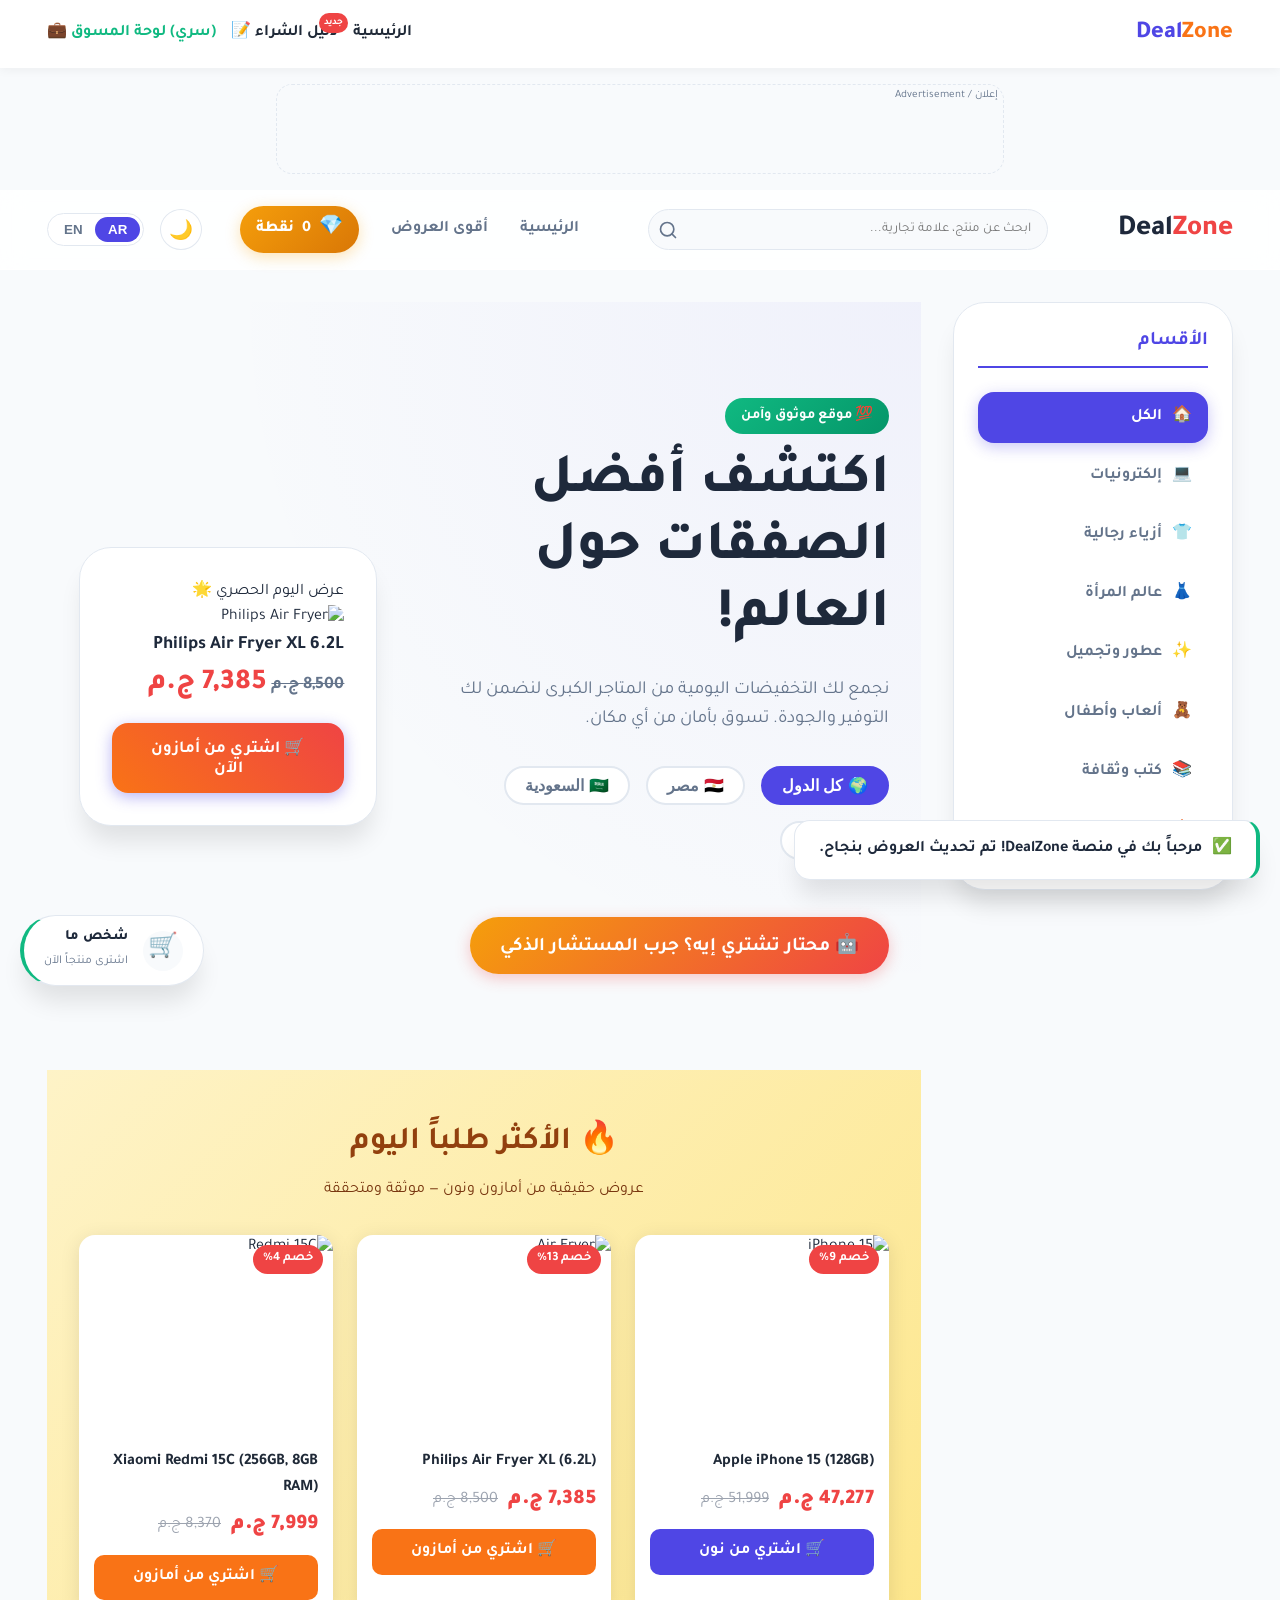
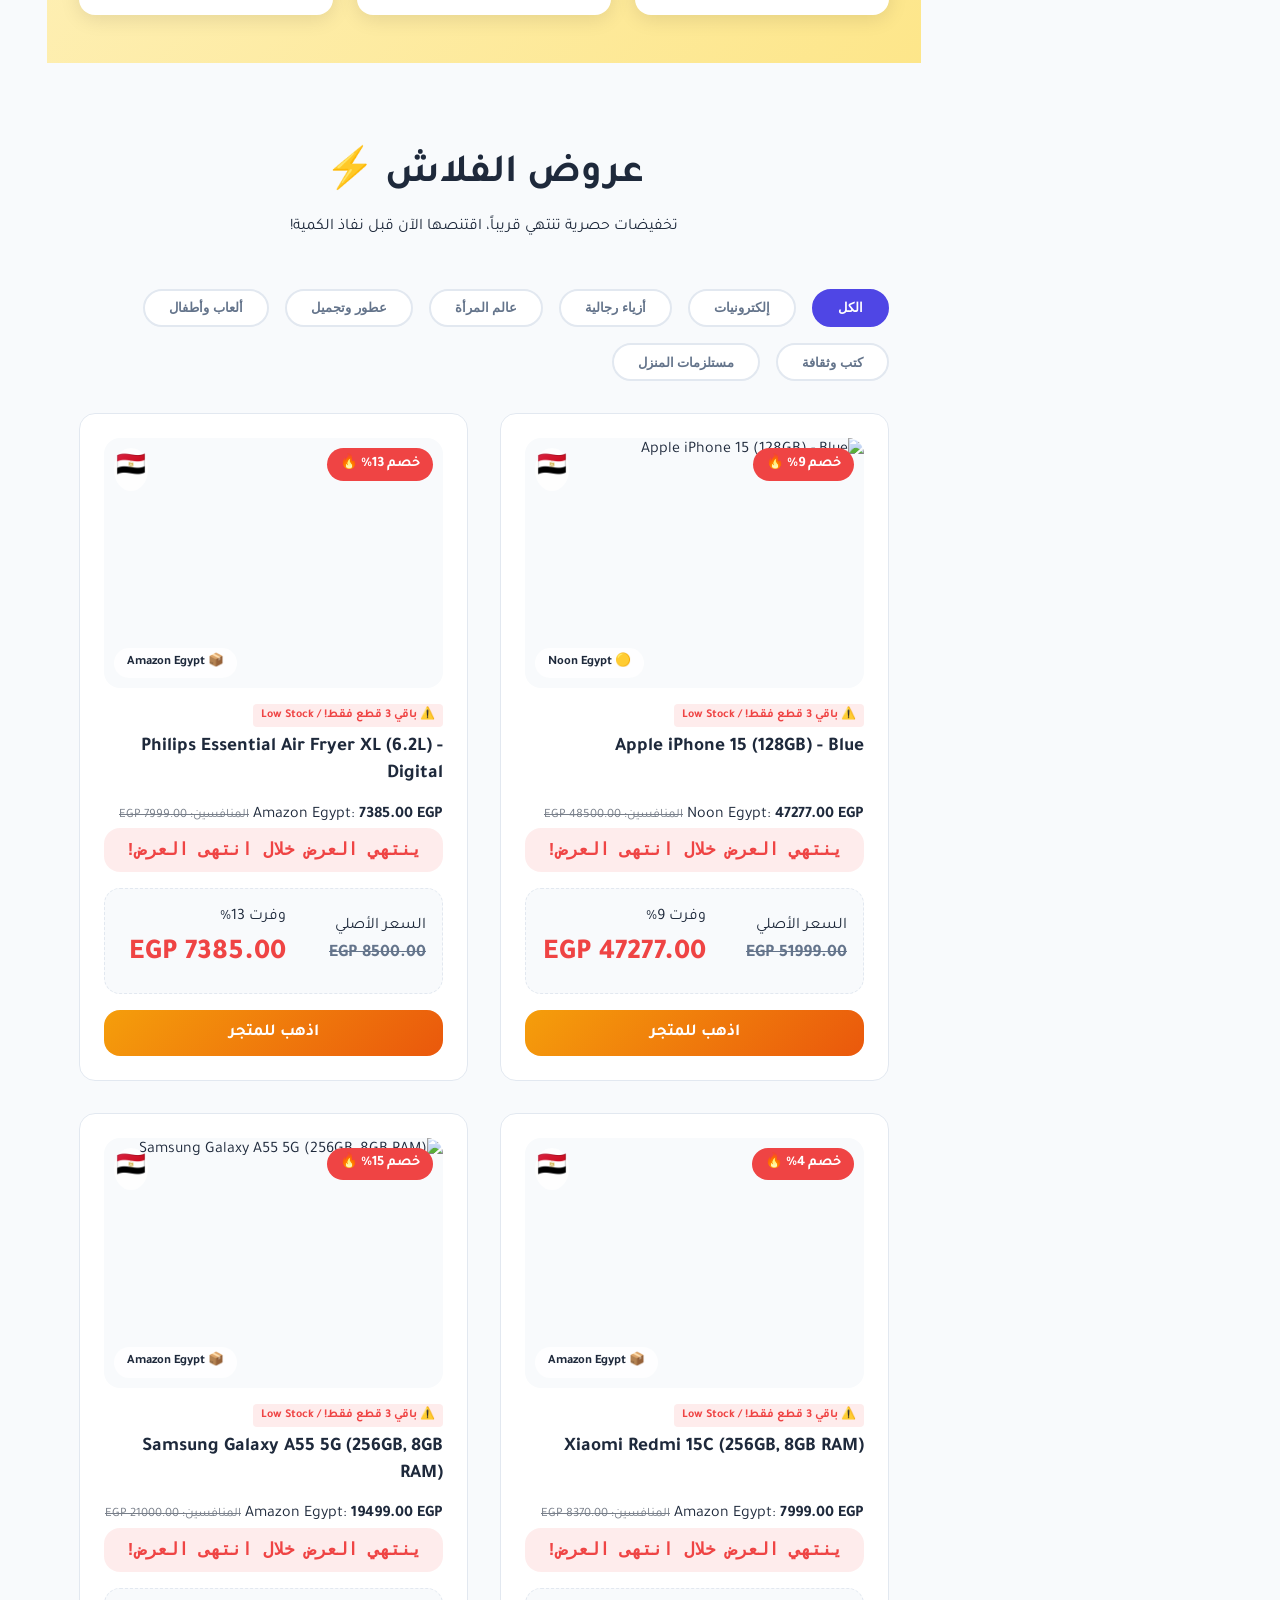
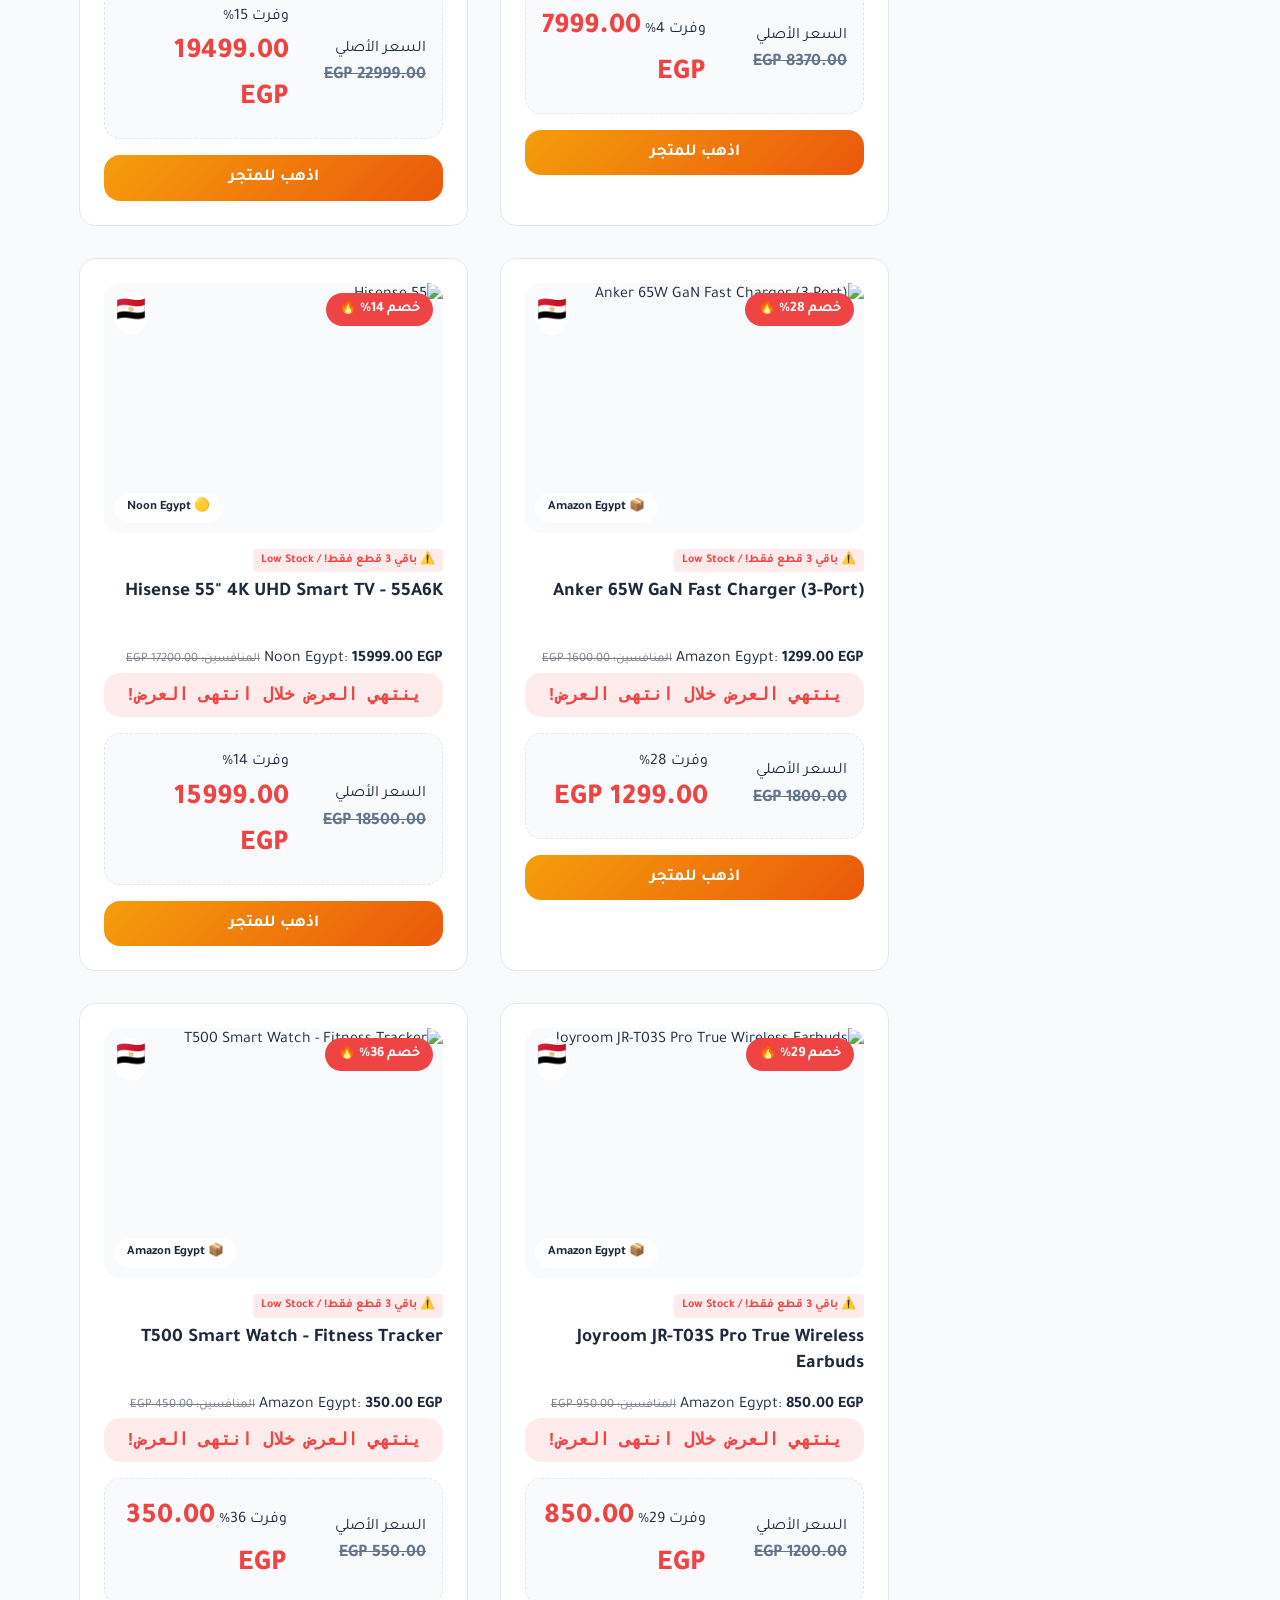
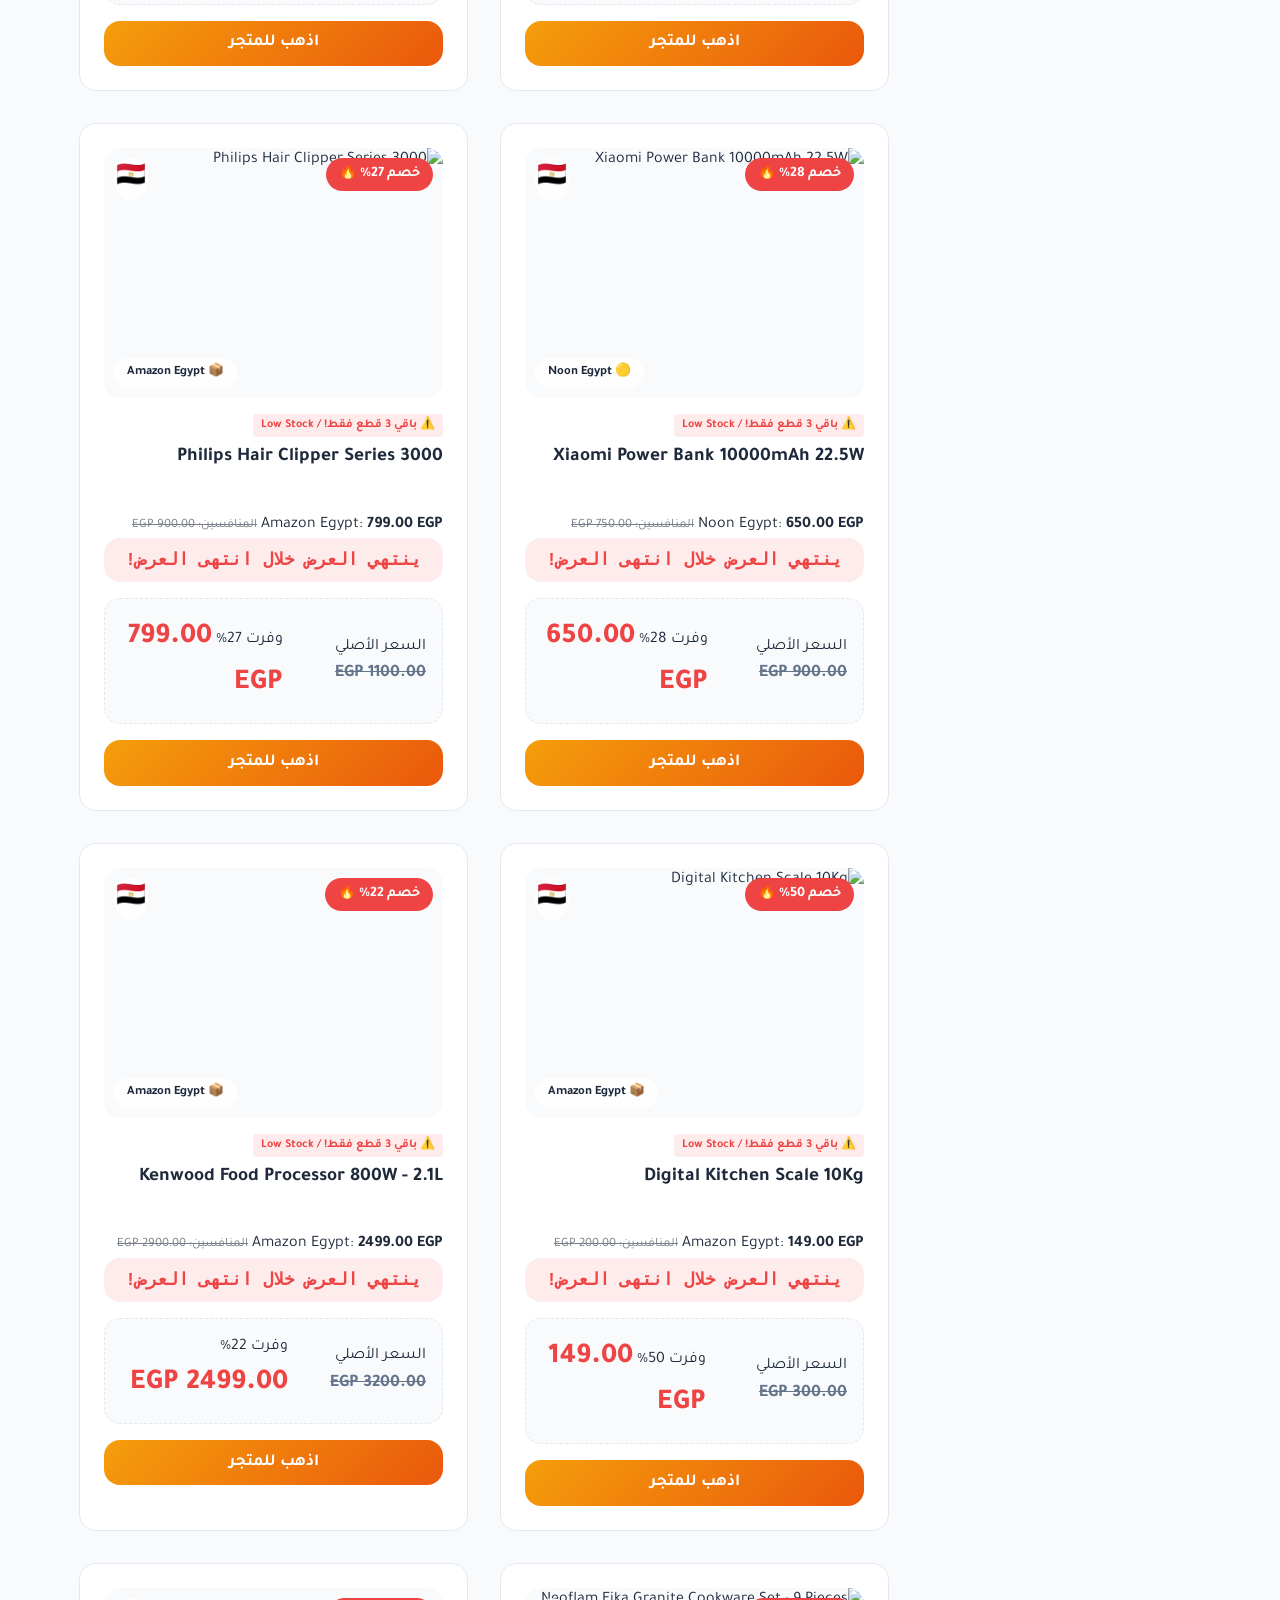
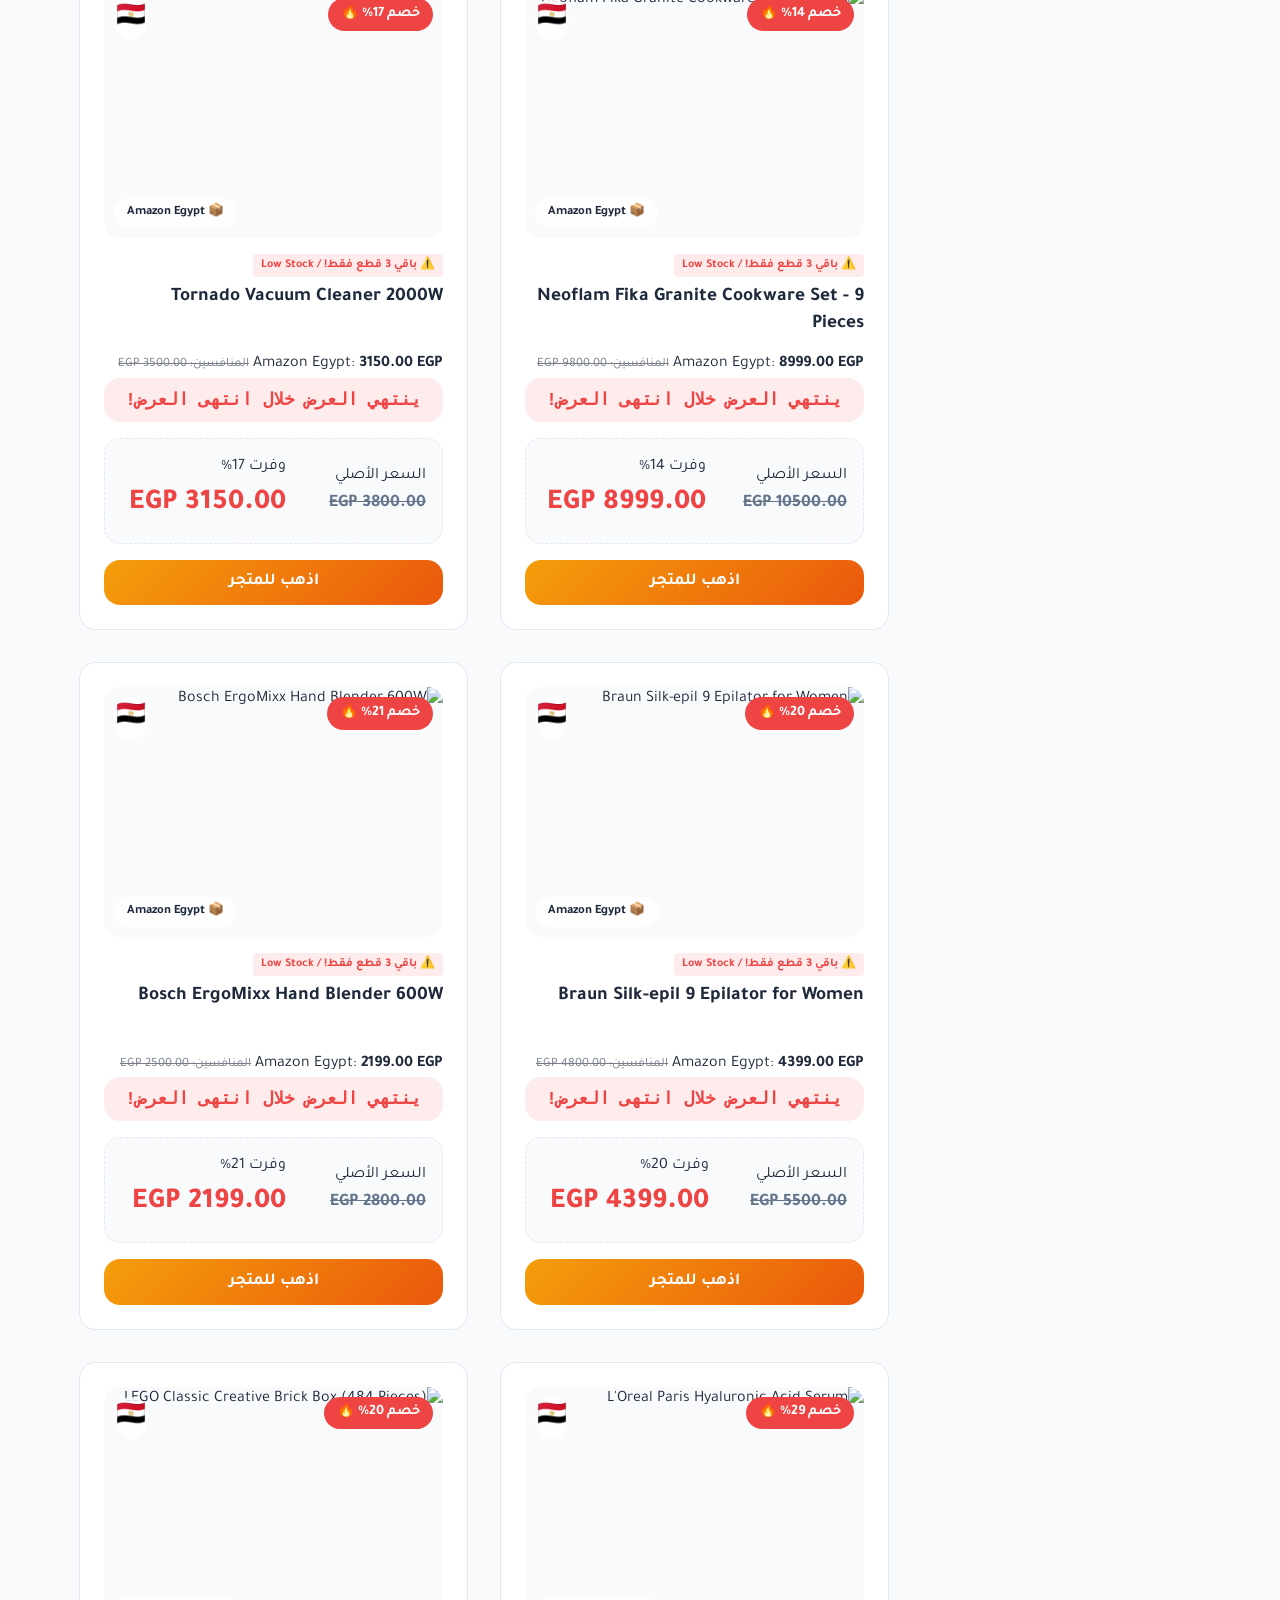
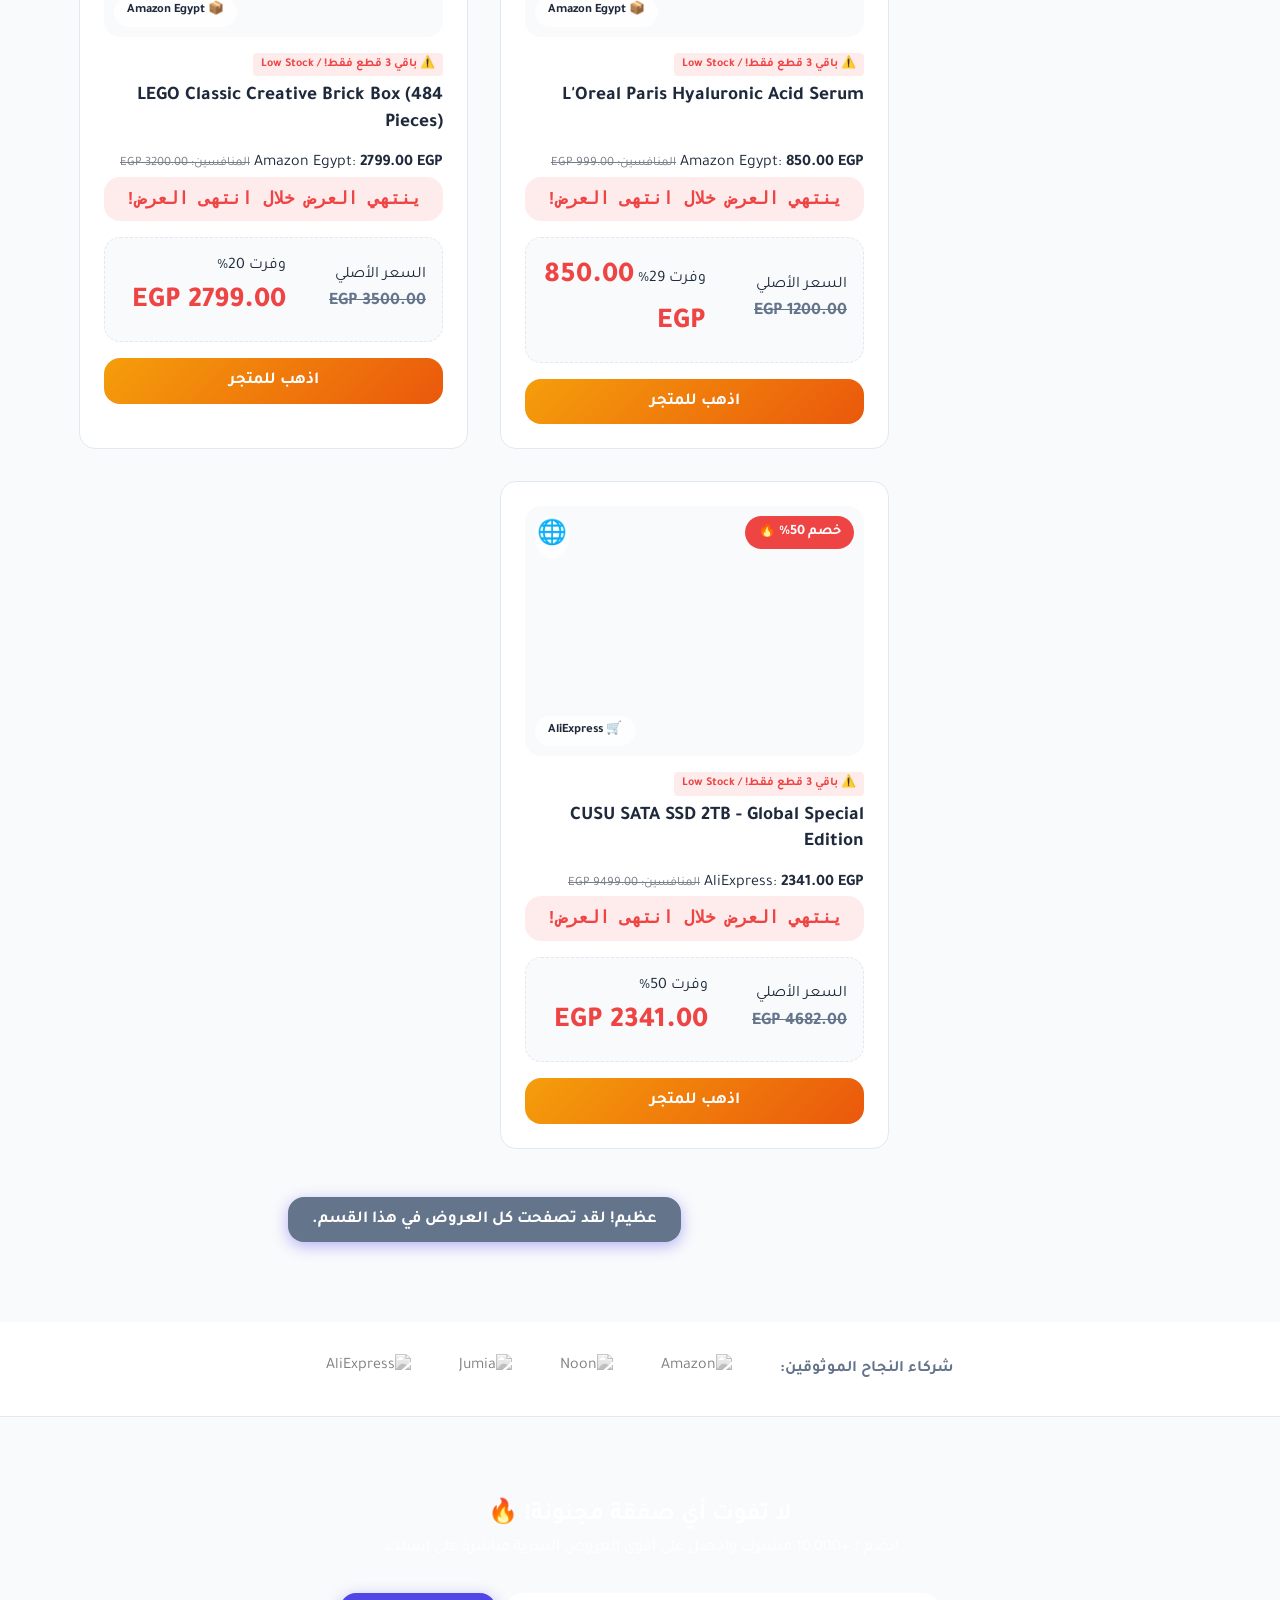
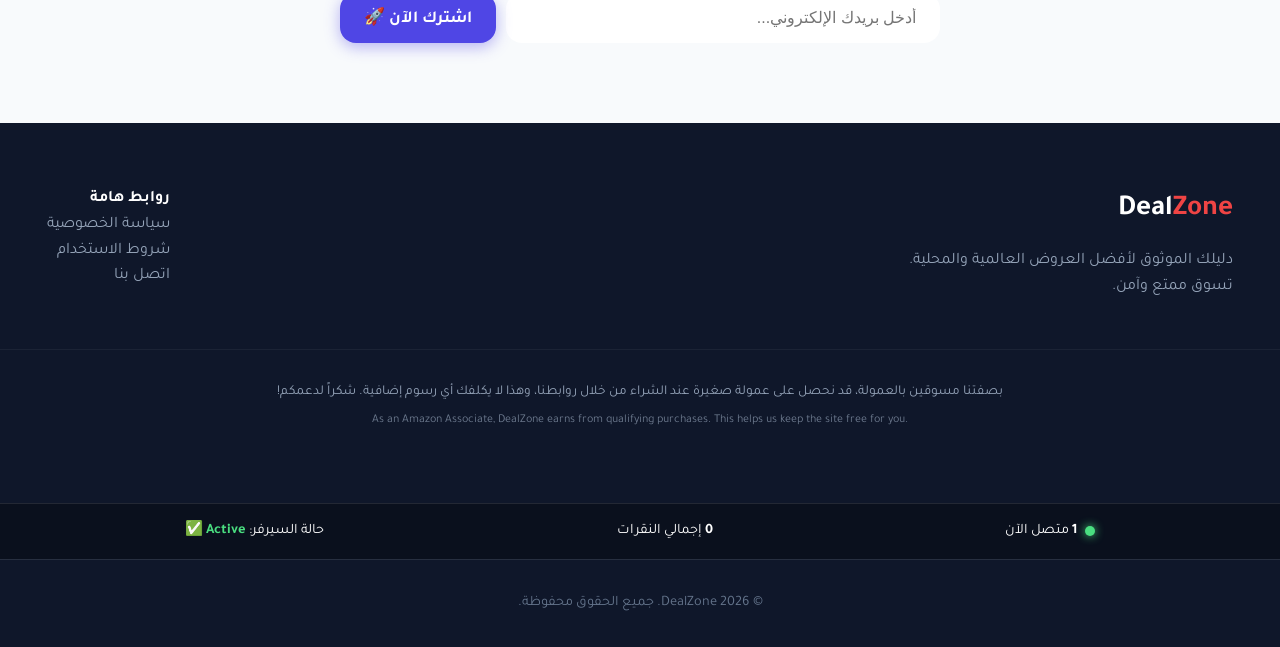
==== commit dd92e3b3: "≡ƒñû Auto-Bot: Full system update & bug fixes" ====
--- a/index.html
+++ b/index.html
@@ -148,7 +148,7 @@
             <div class="hero-carousel">
                 <div class="glass-card">
                     <div class="discount-tag">عرض اليوم الحصري 🌟</div>
-                    <img src="https://images.unsplash.com/photo-1626806787461-102c1bfaaea1?w=600&q=80" alt="Philips Air Fryer" style="border-radius:12px;object-fit:contain;max-height:250px;width:100%;" referrerpolicy="no-referrer" />
+                    <img src="https://images.unsplash.com/photo-1626806787461-102c1bfaaea1?w=600&q=80" alt="Philips Air Fryer" style="border-radius:12px;object-fit:cover;max-height:250px;width:100%;" referrerpolicy="no-referrer" />
                     <div class="deal-info">
                         <h3 id="magic-deal-title">Philips Air Fryer XL 6.2L</h3>
                         <div class="price-row">
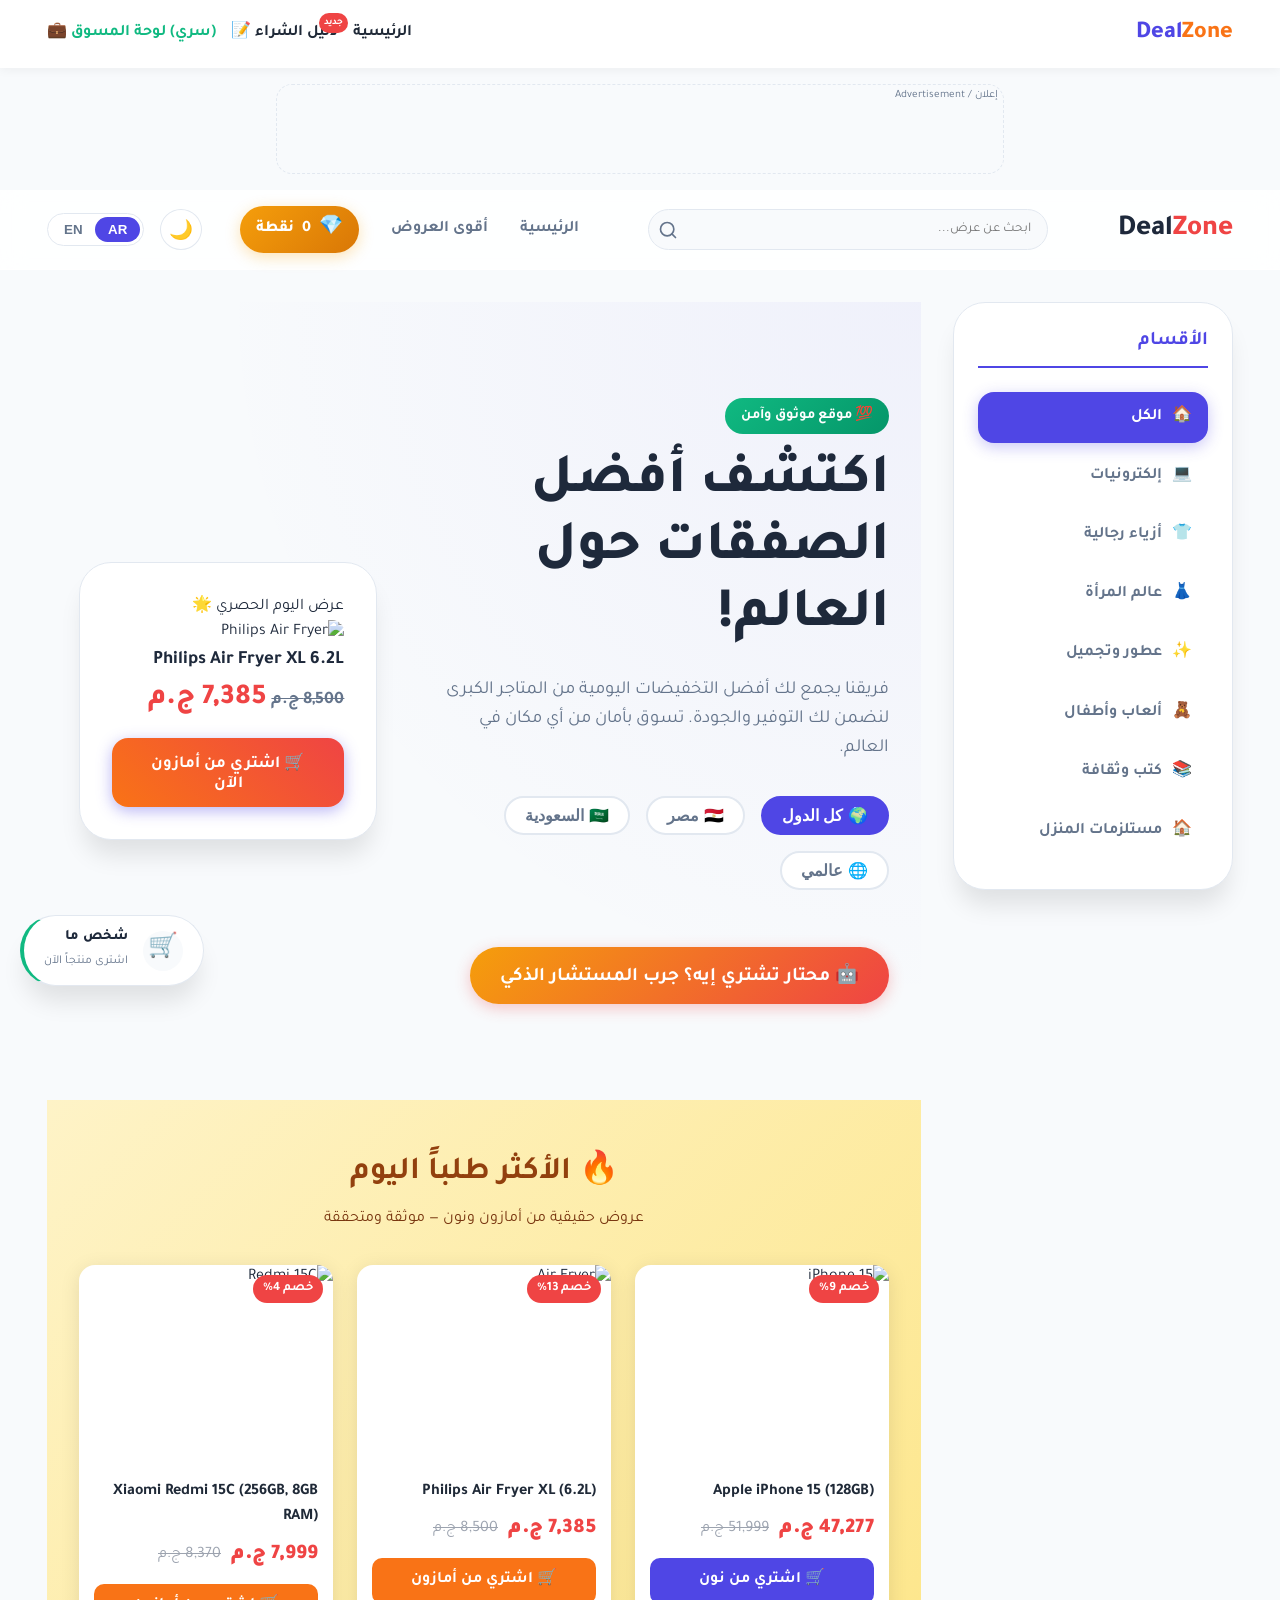
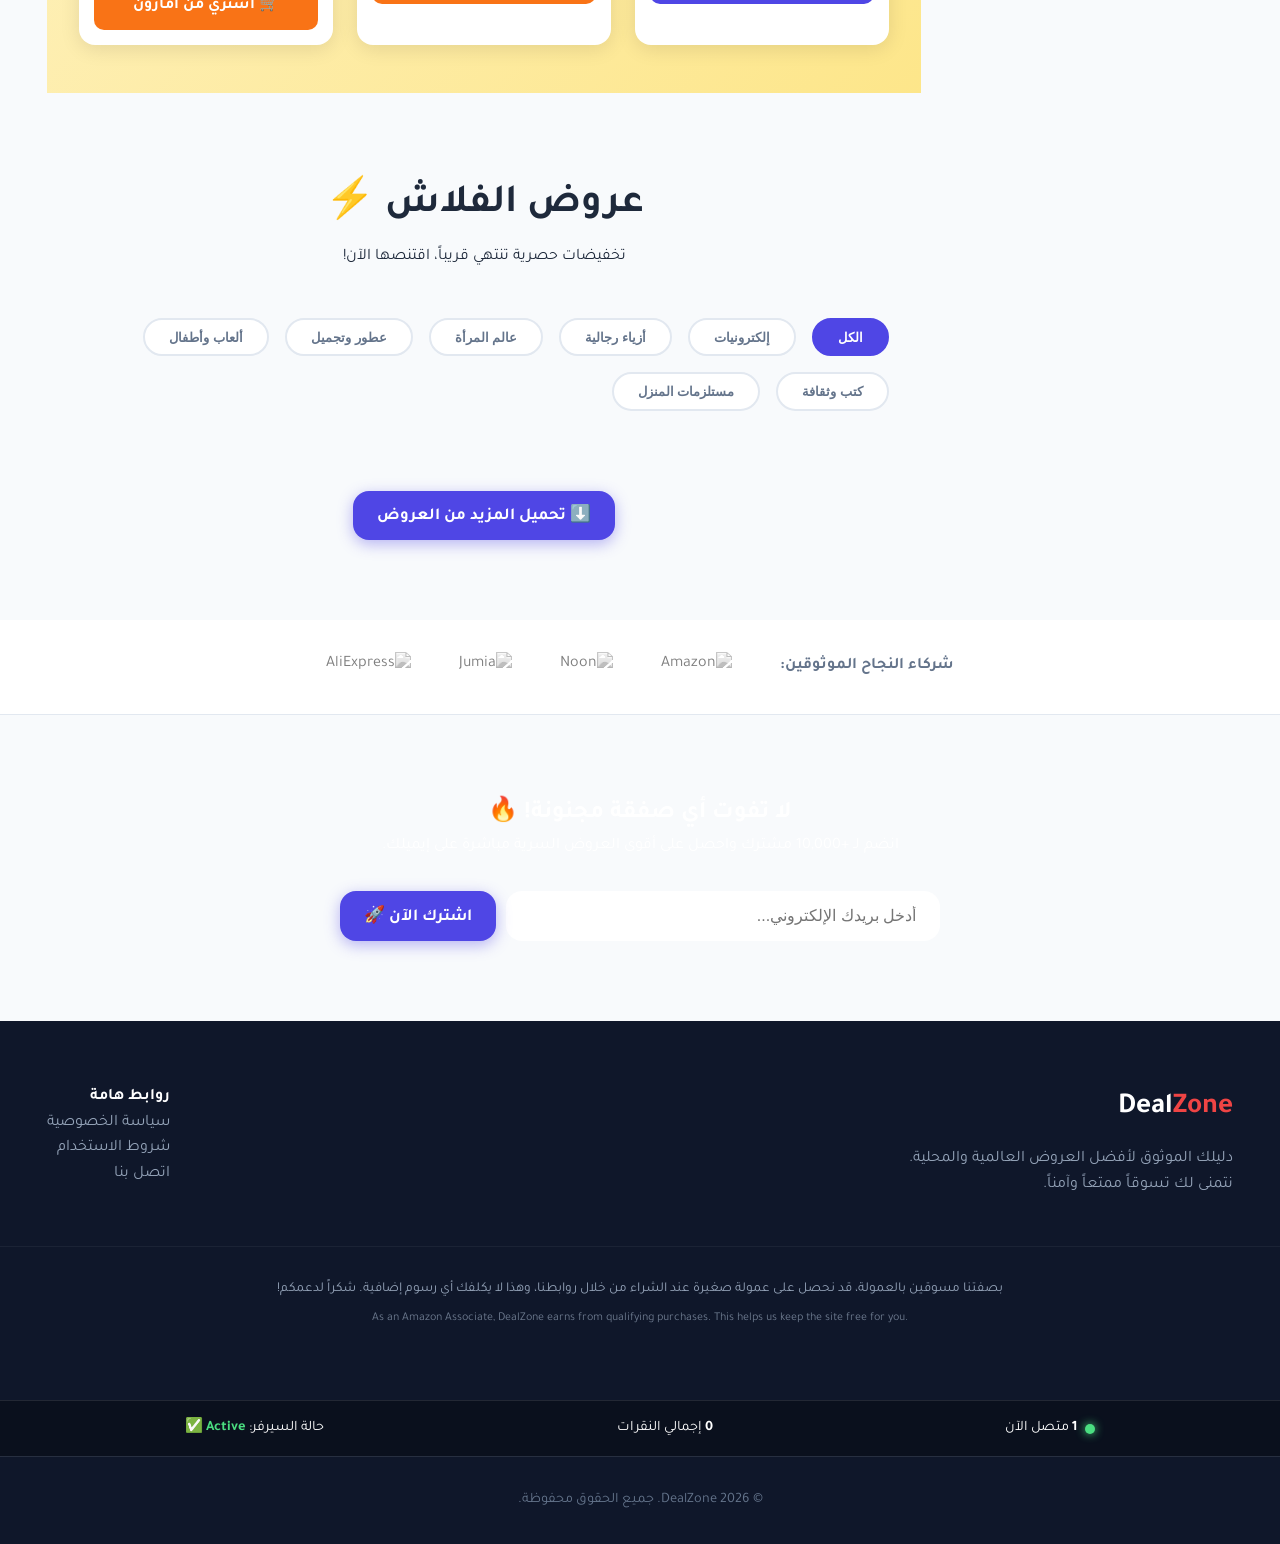
==== commit e368bbc0: "≡ƒñû Auto-Bot: Dynamic price scraping & catalog expansion (38 deals)" ====
--- a/index.html
+++ b/index.html
@@ -375,8 +375,8 @@
         </div>
     </div>
 
-    <script src="database_v3.js"></script>
-    <script src="main_v3.js"></script>
+    <script src="database_v3.js?v=4"></script>
+    <script src="main_v3.js?v=4"></script>
     <script>
         let quizCategory = '';
         
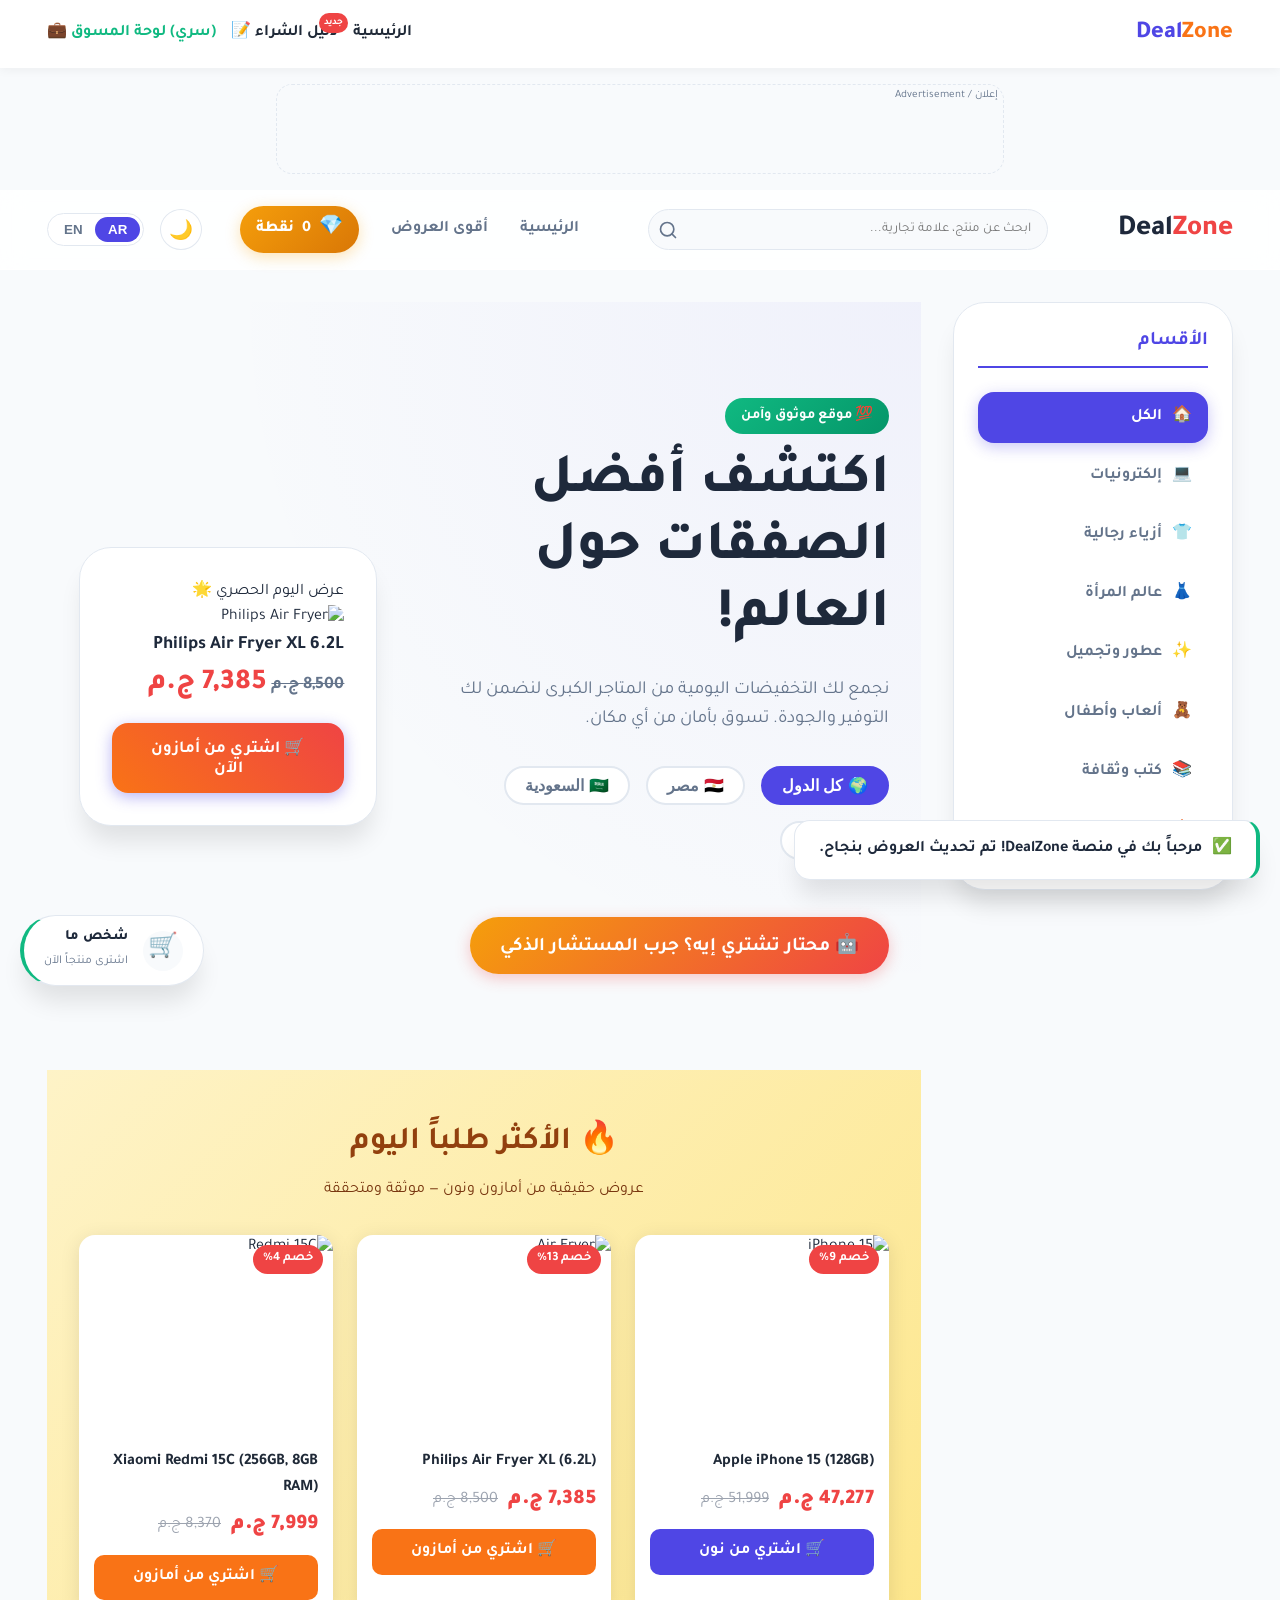
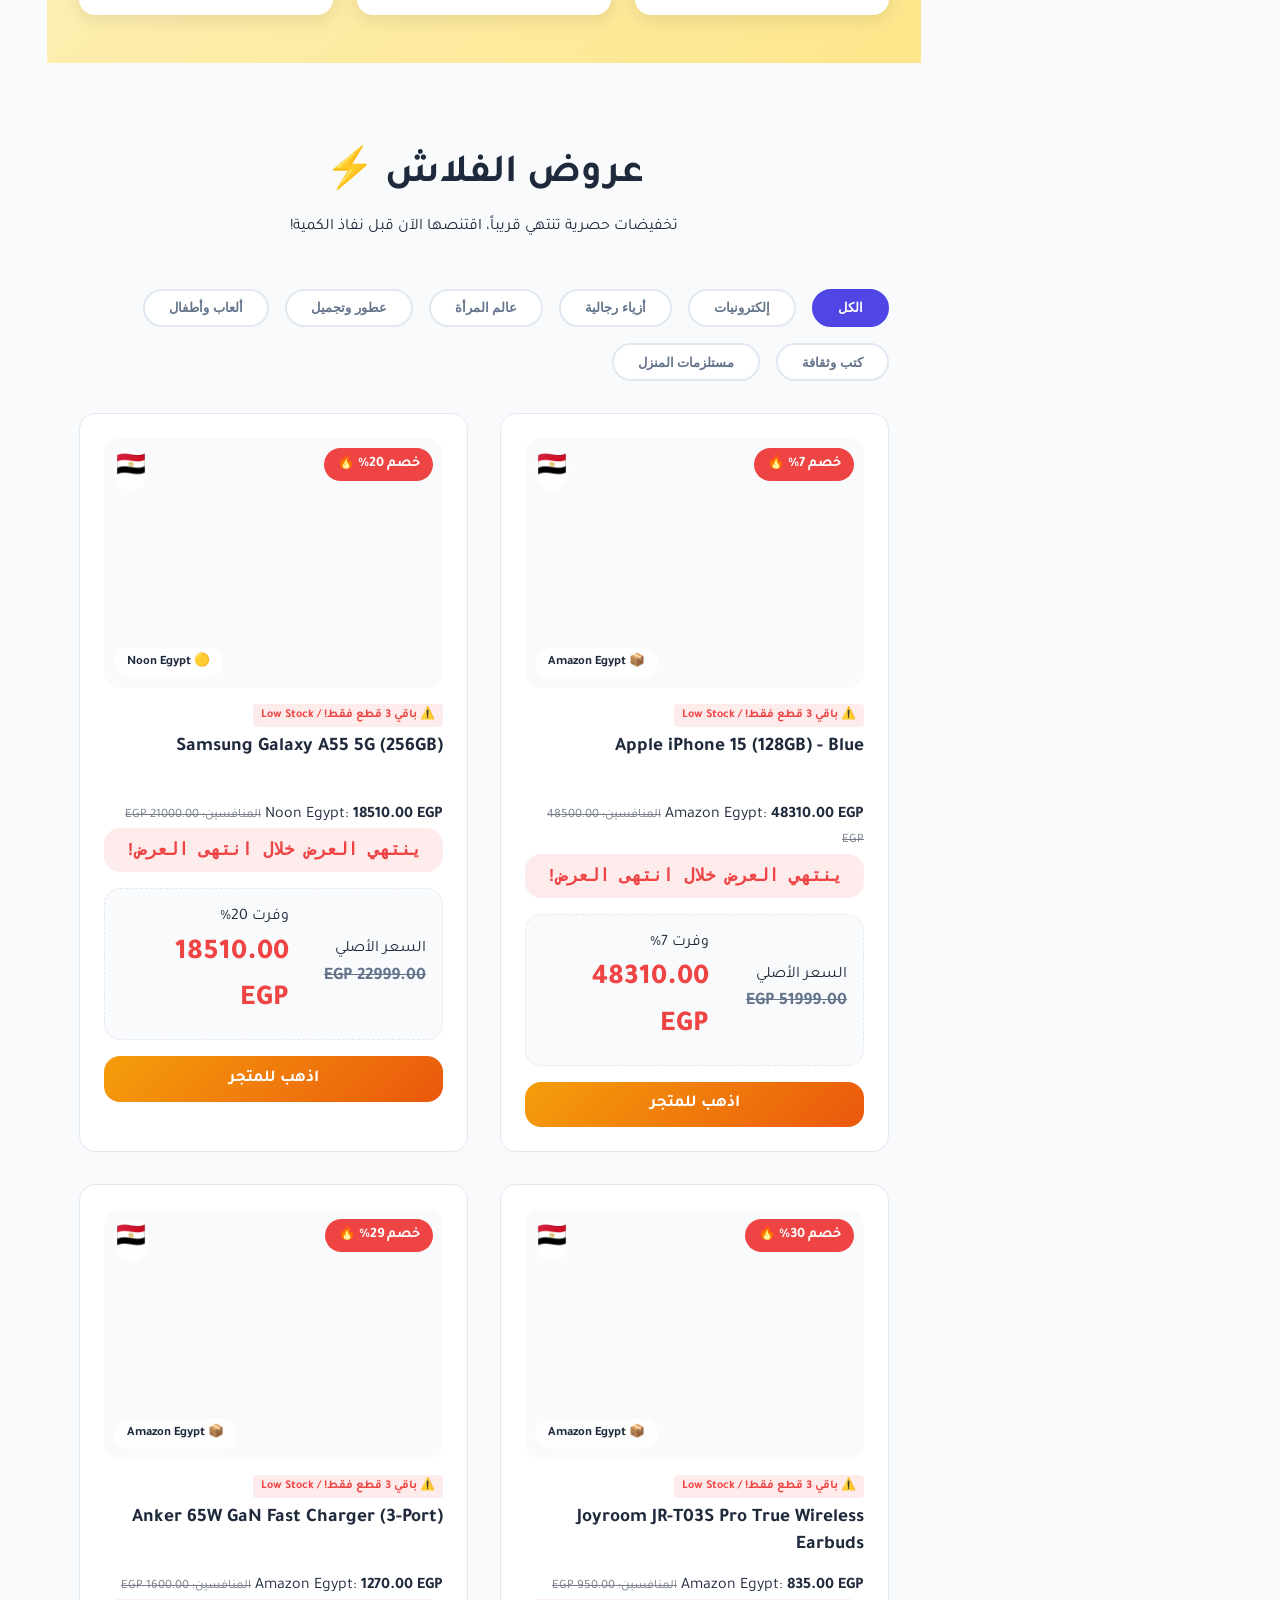
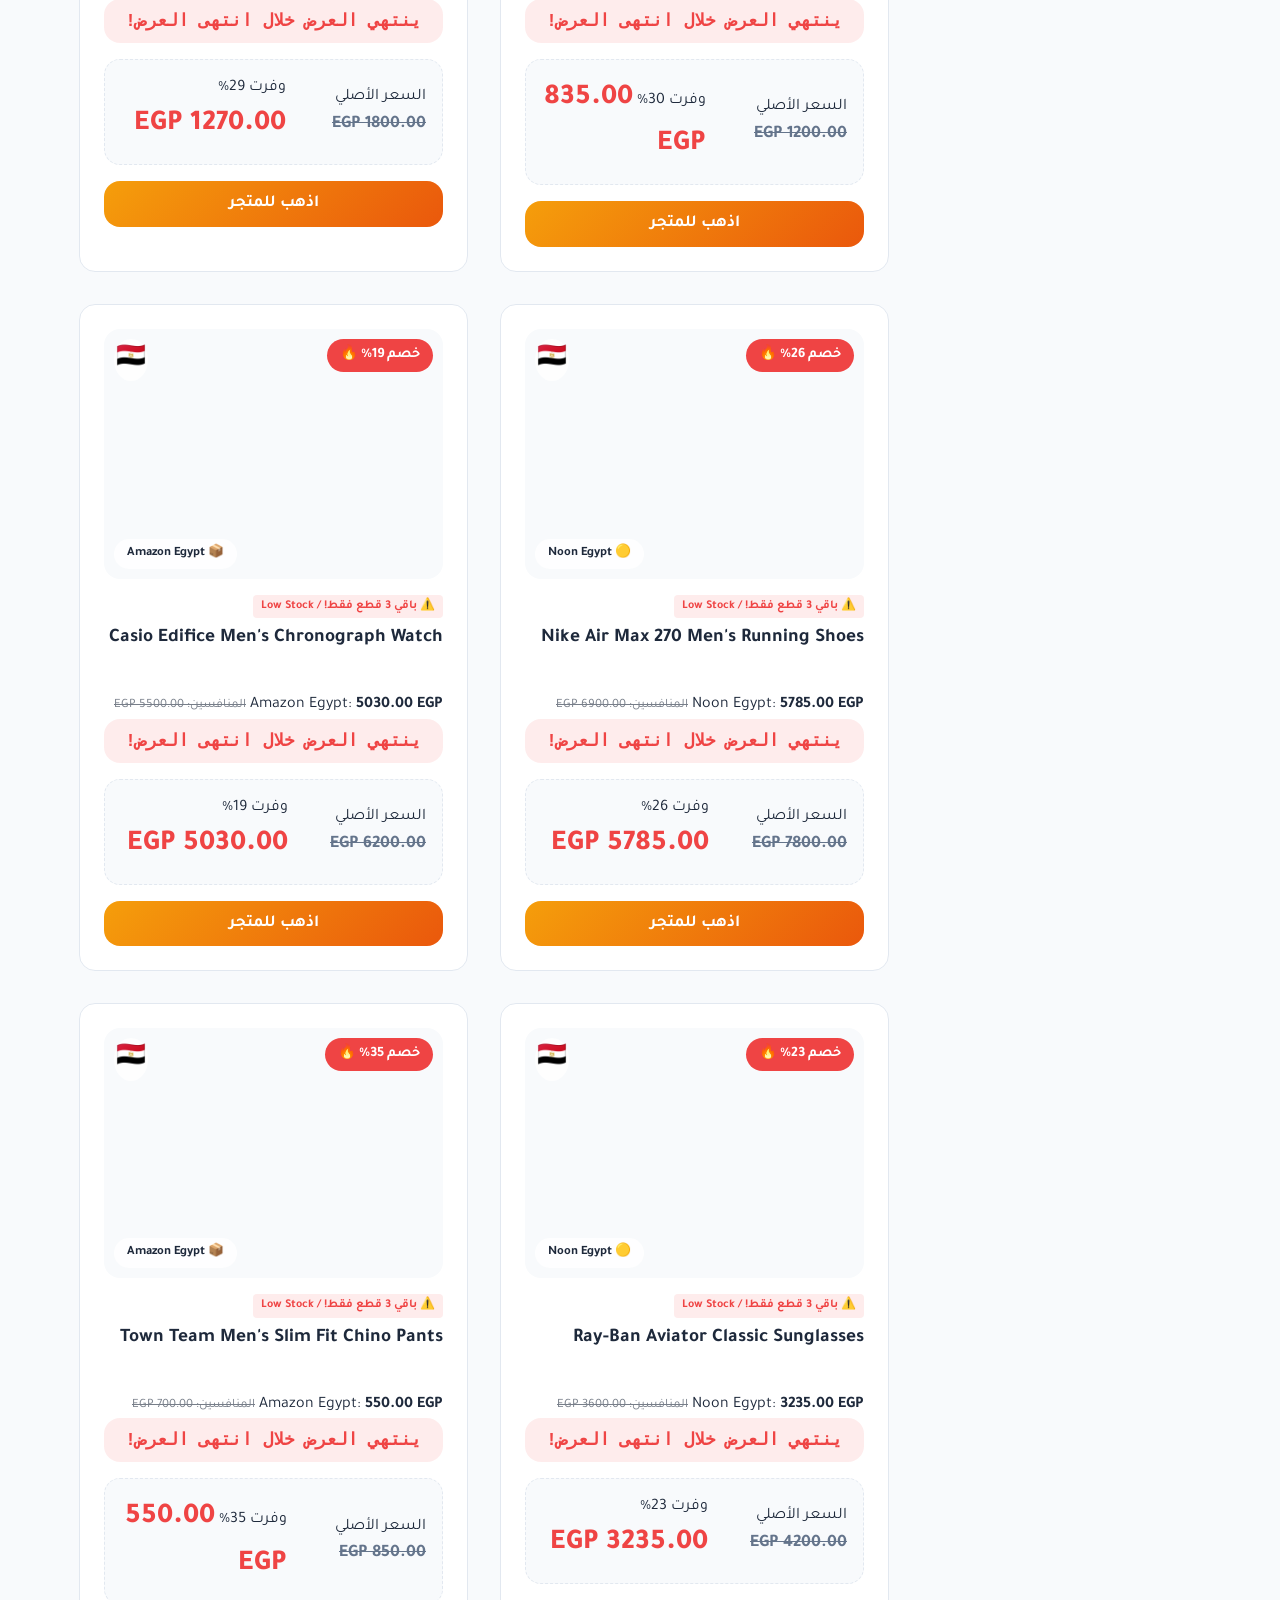
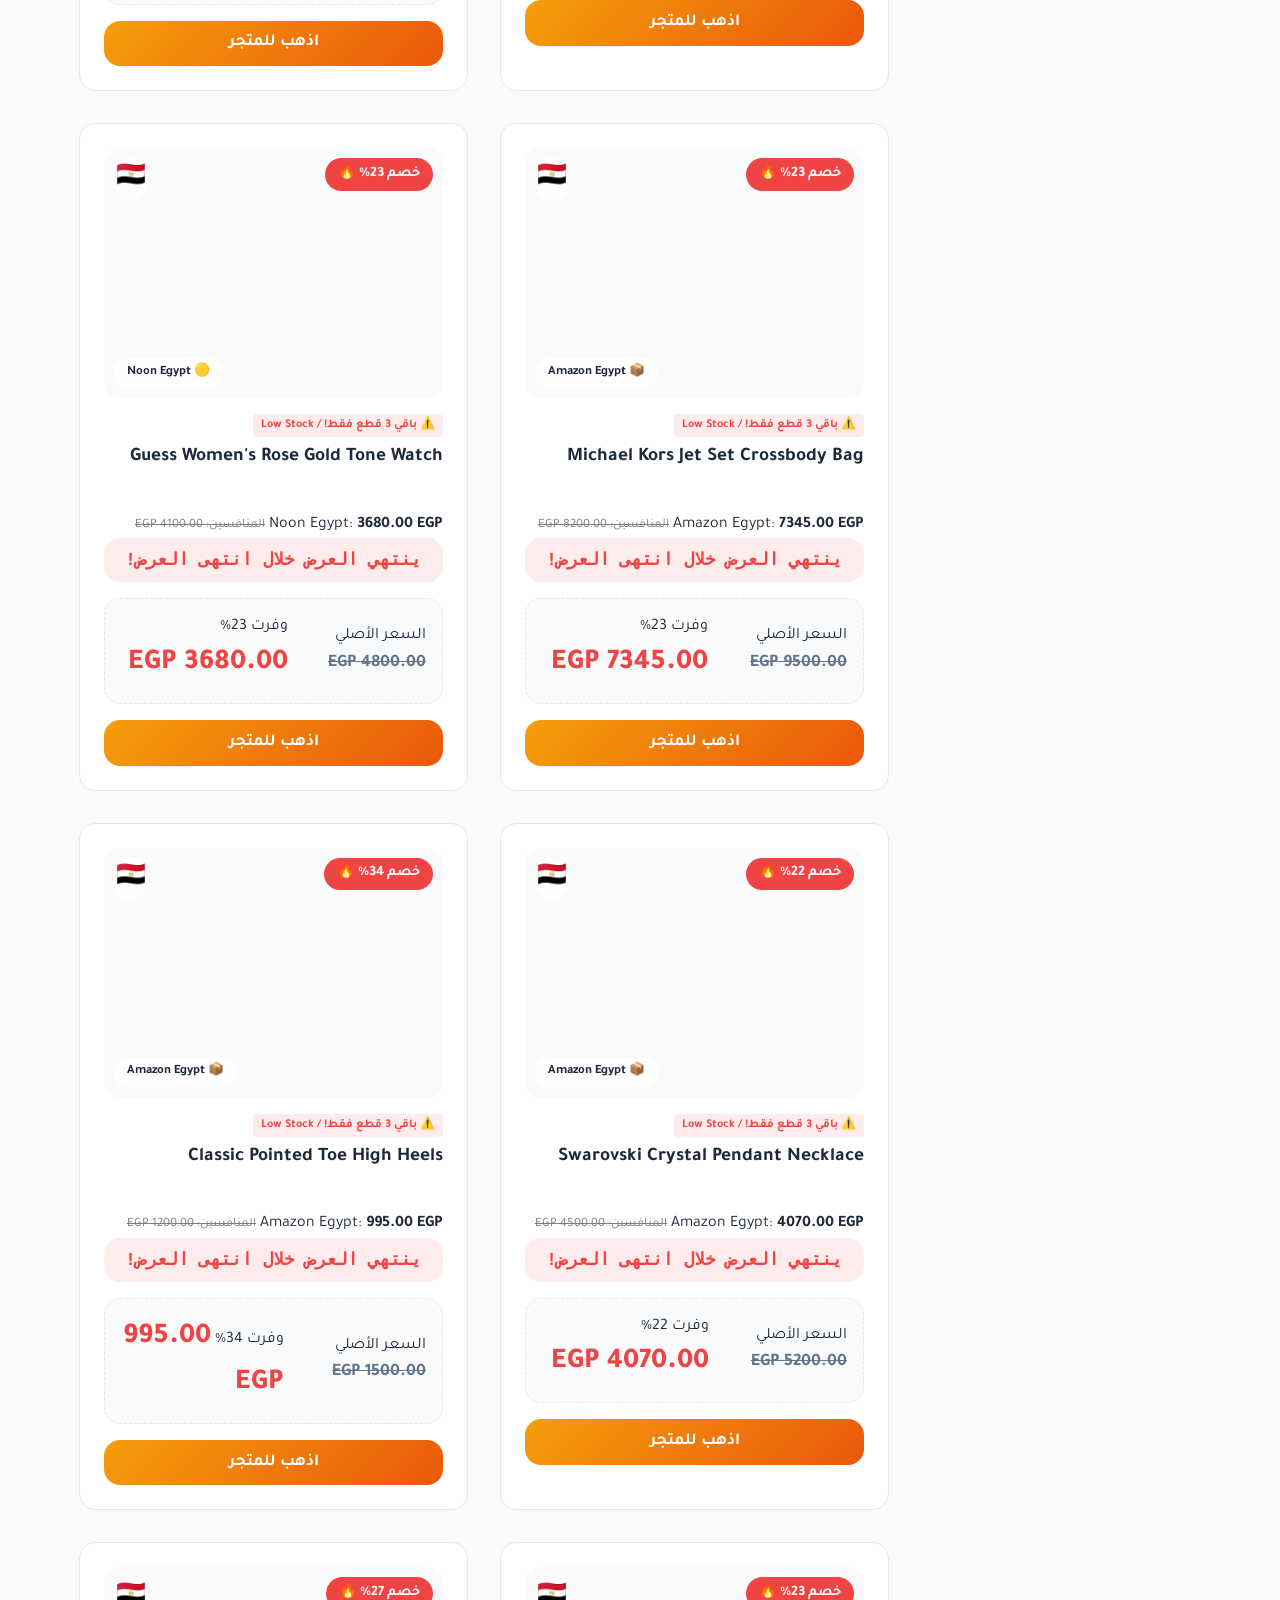
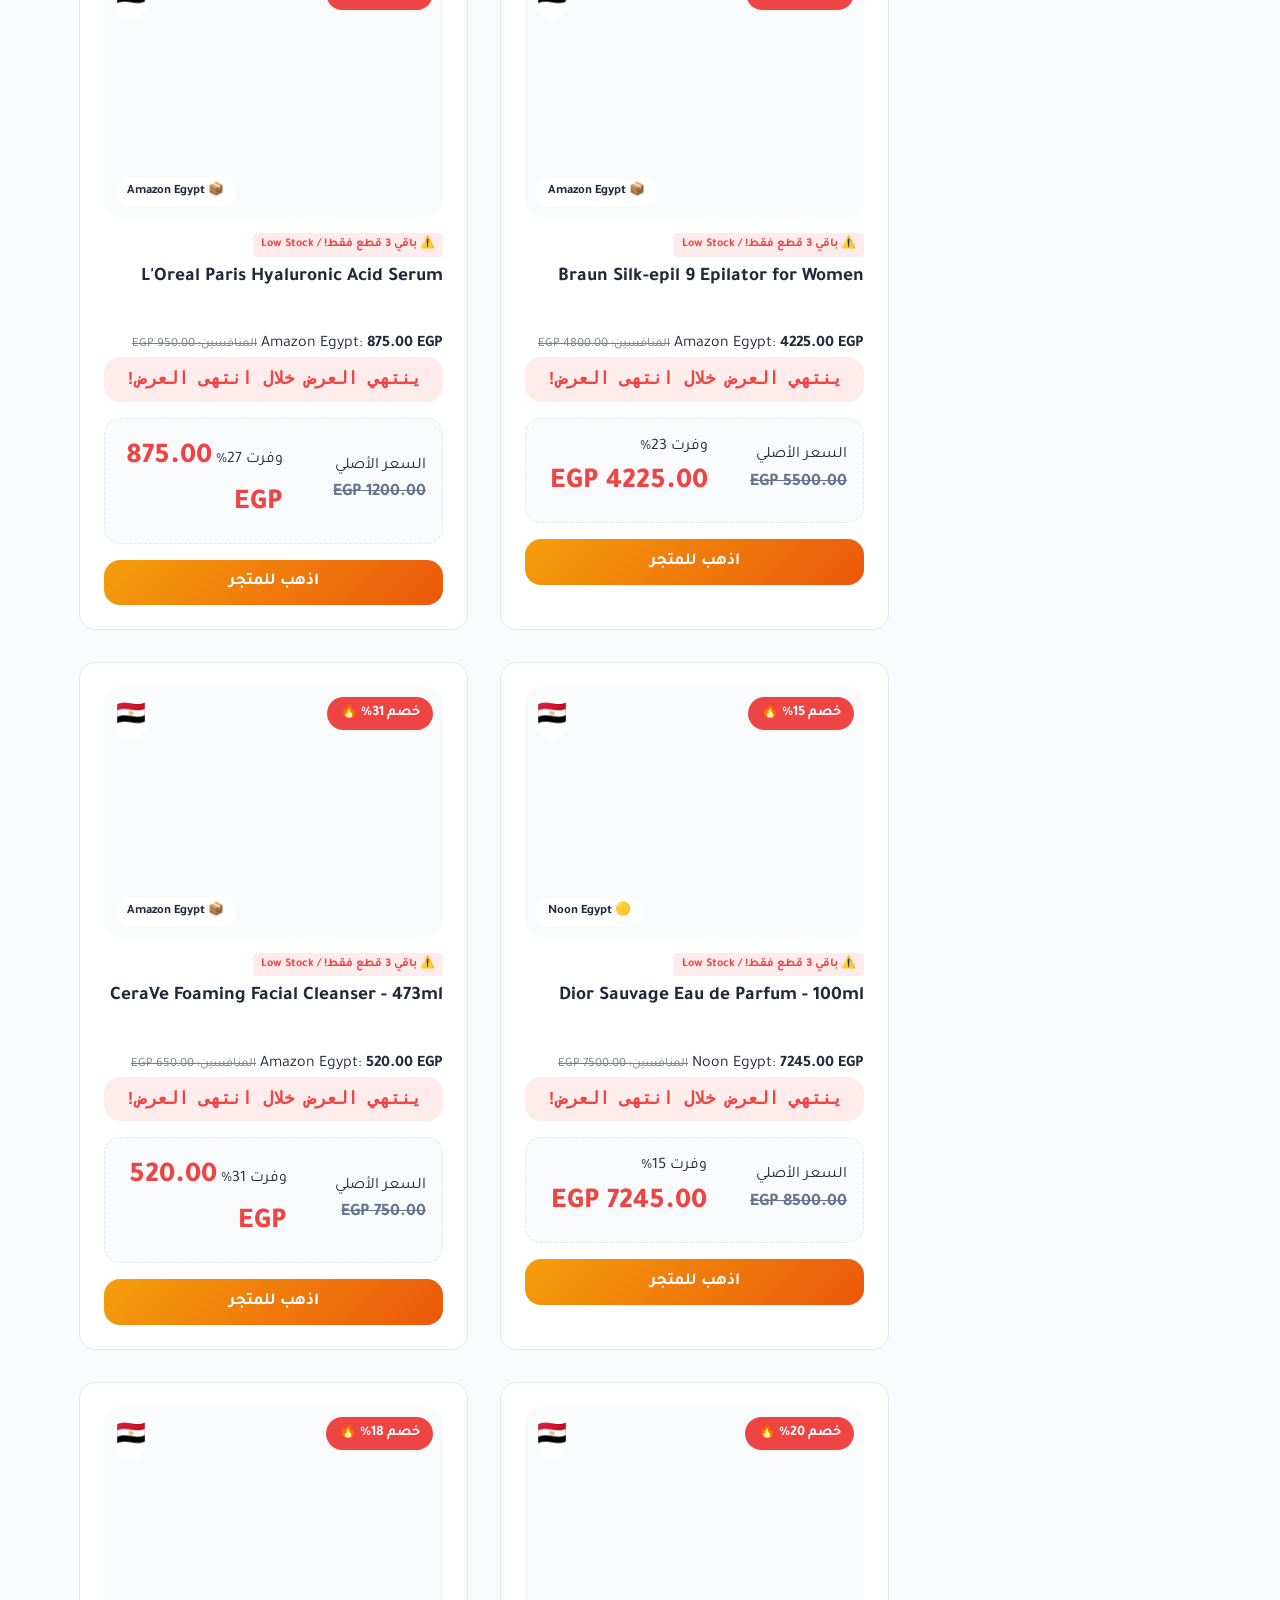
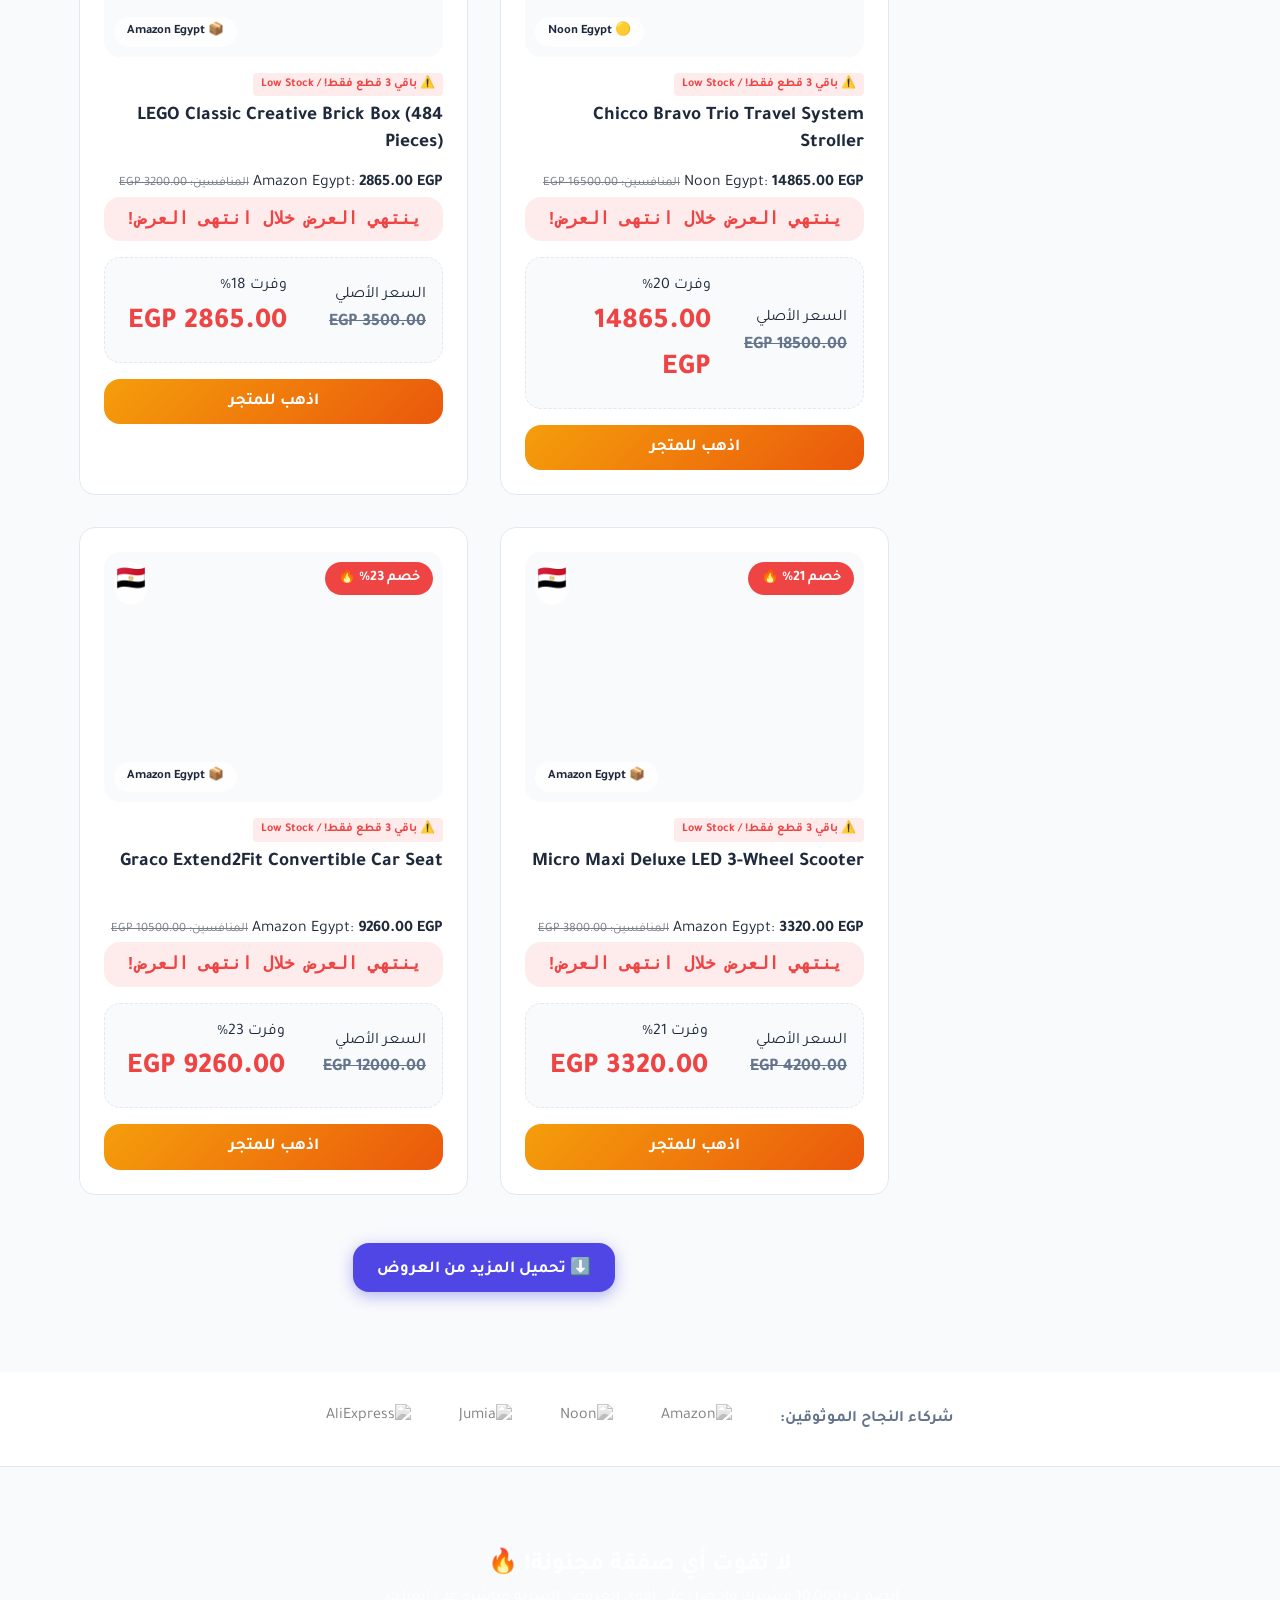
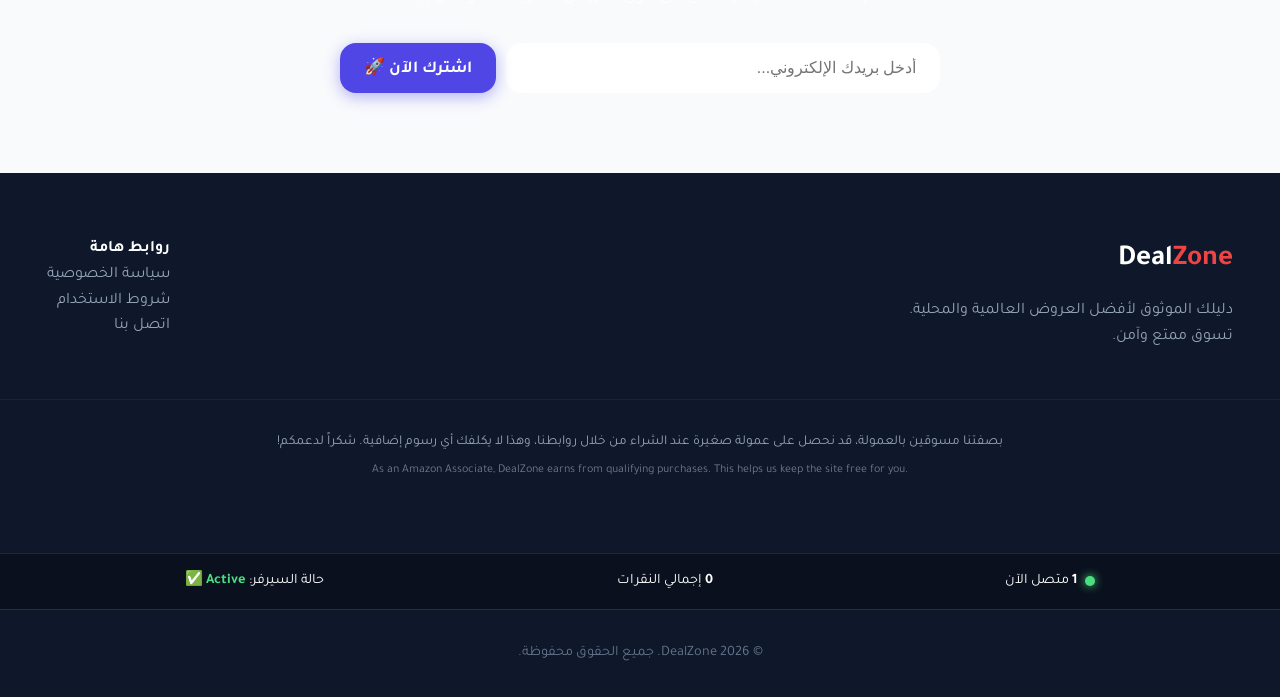
==== commit 1bea0e98: "🤖 Auto-Bot: Bump cache version to v6 for critical fix" ====
--- a/index.html
+++ b/index.html
@@ -375,8 +375,8 @@
         </div>
     </div>
 
-    <script src="database_v3.js?v=4"></script>
-    <script src="main_v3.js?v=4"></script>
+    <script src="database_v3.js?v=6"></script>
+    <script src="main_v3.js?v=6"></script>
     <script>
         let quizCategory = '';
         
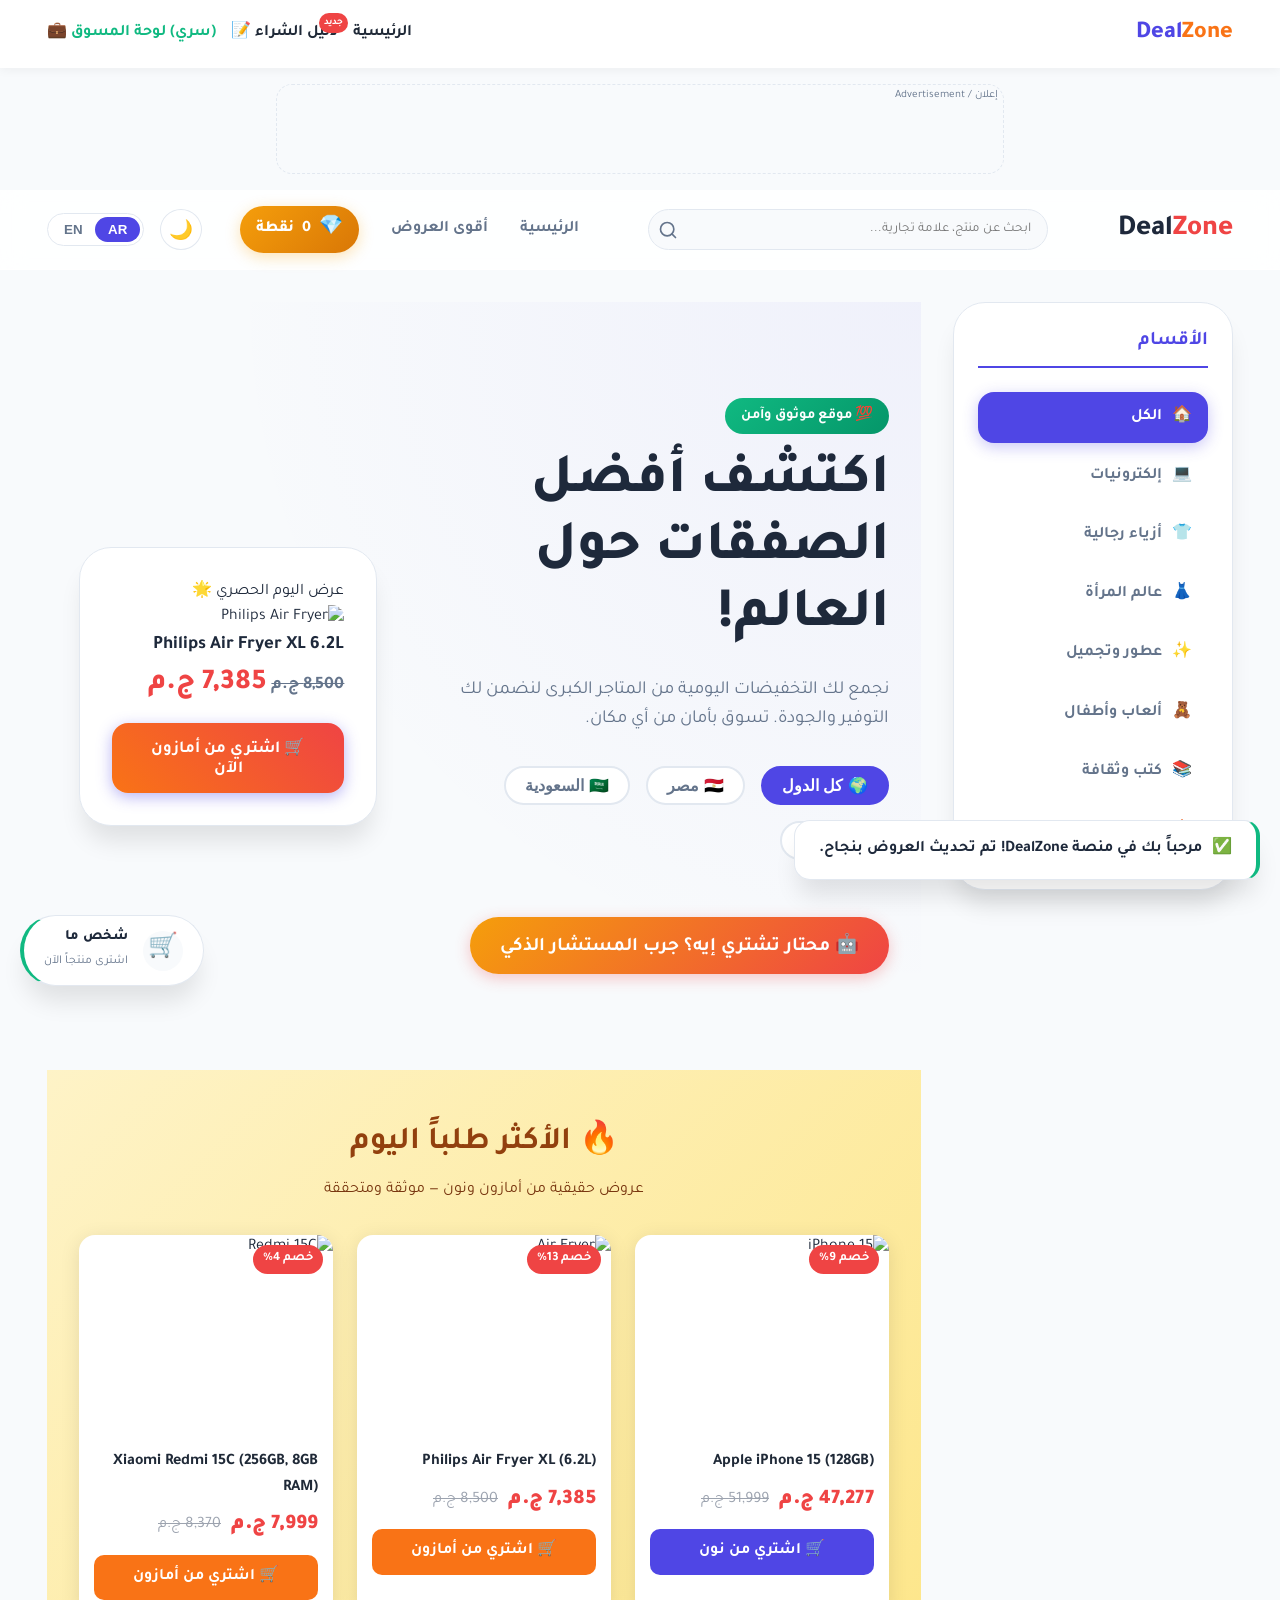
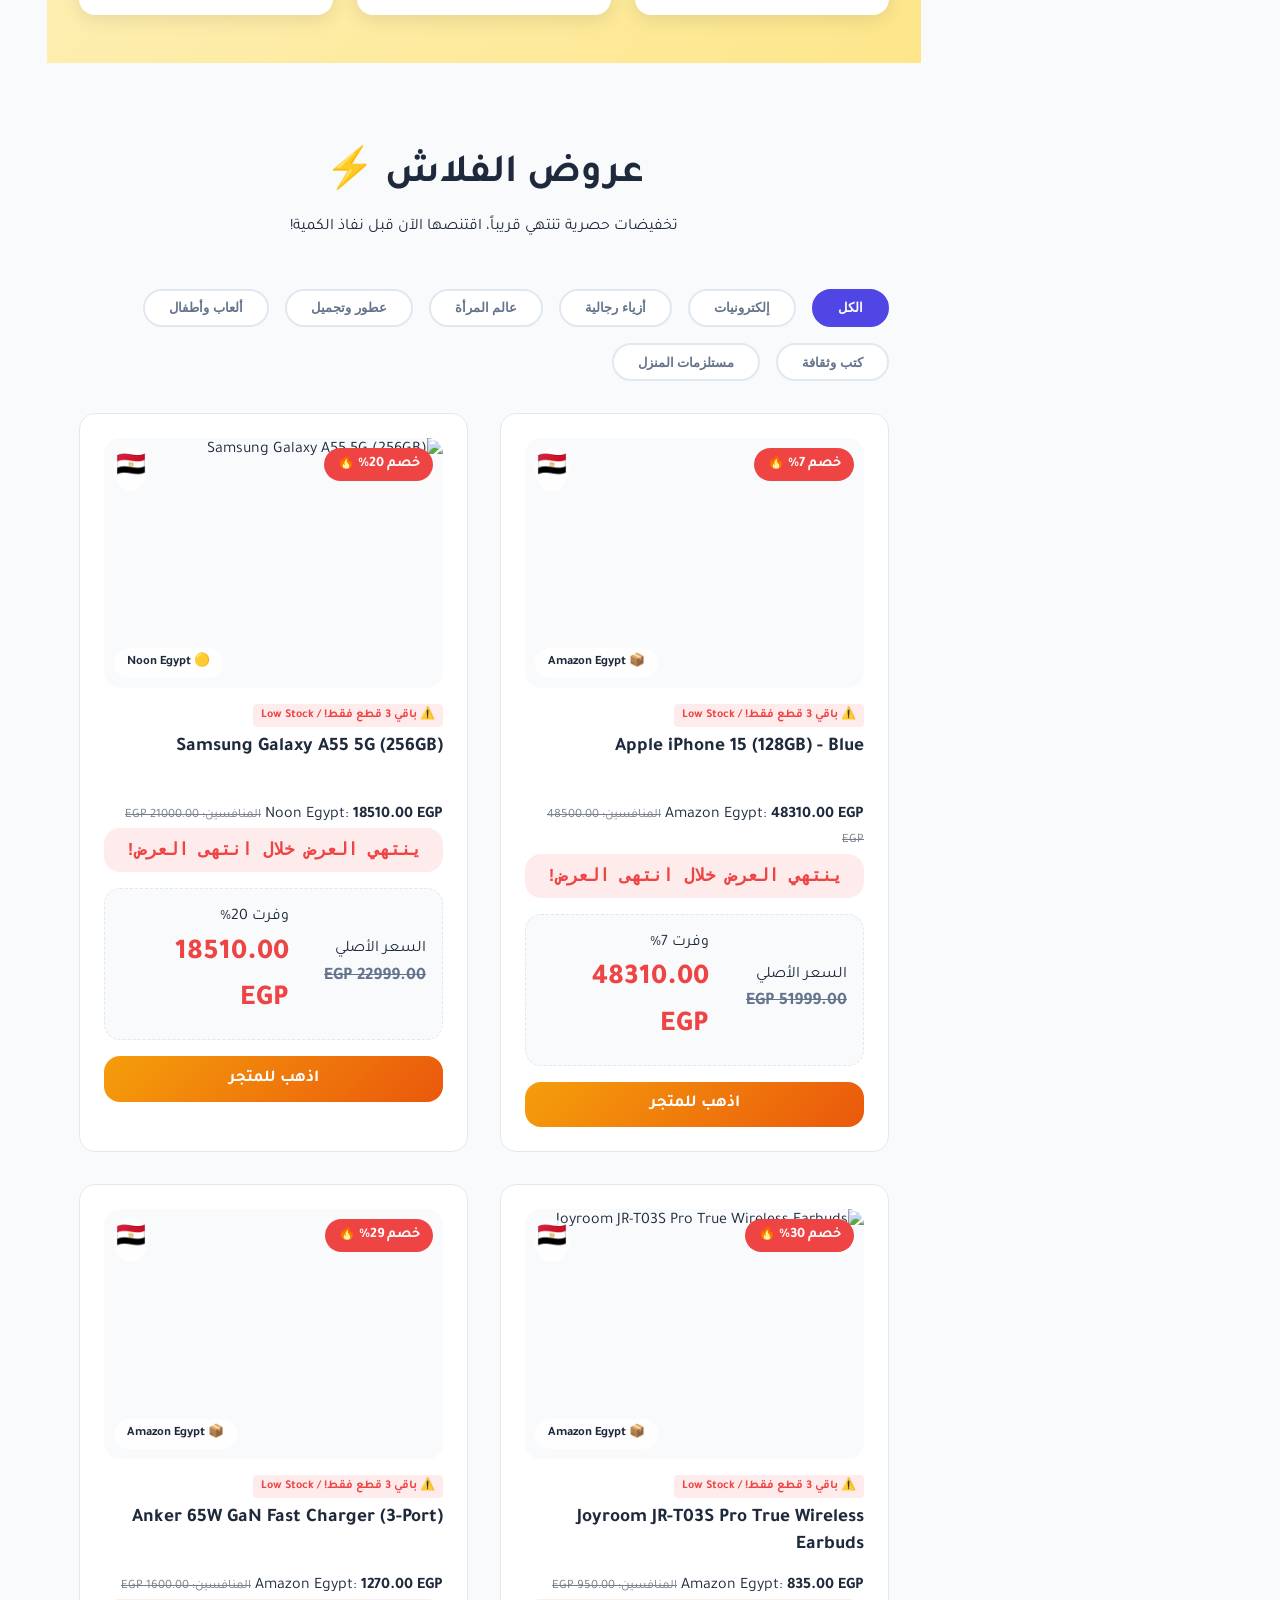
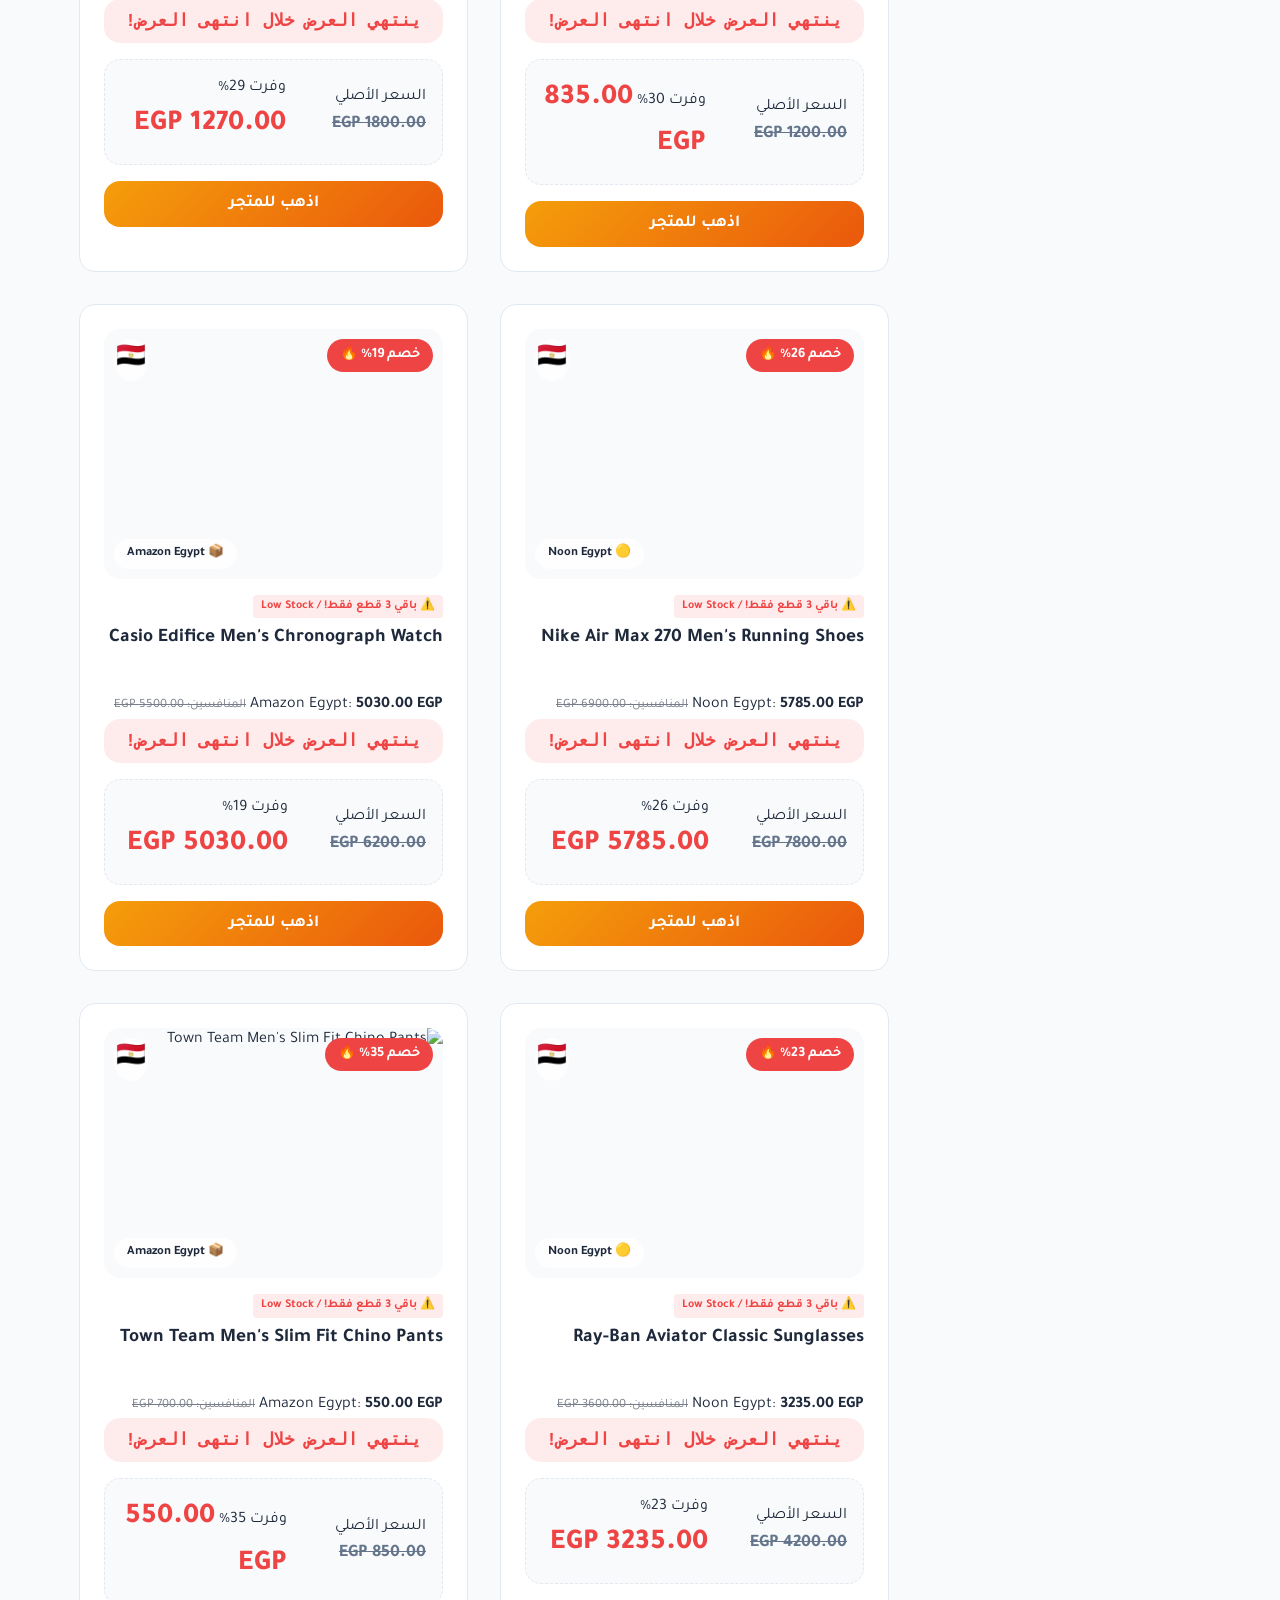
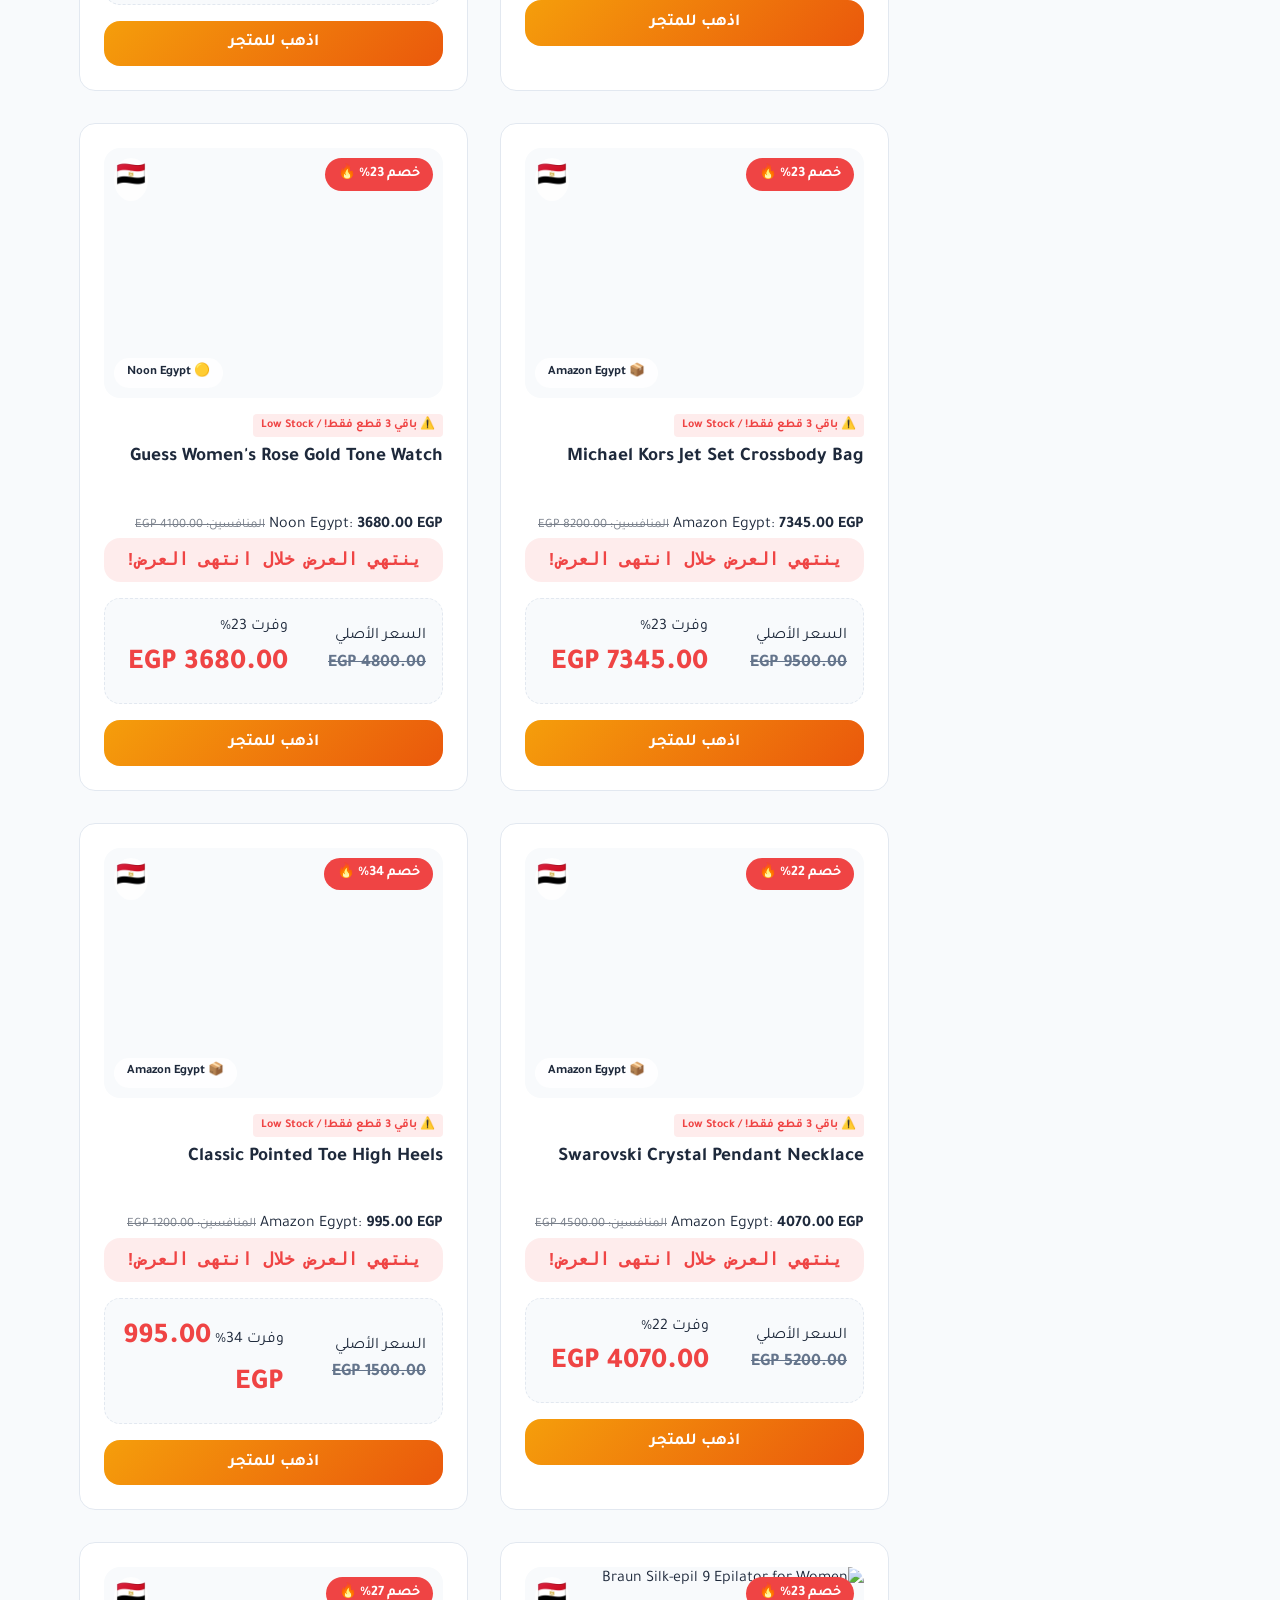
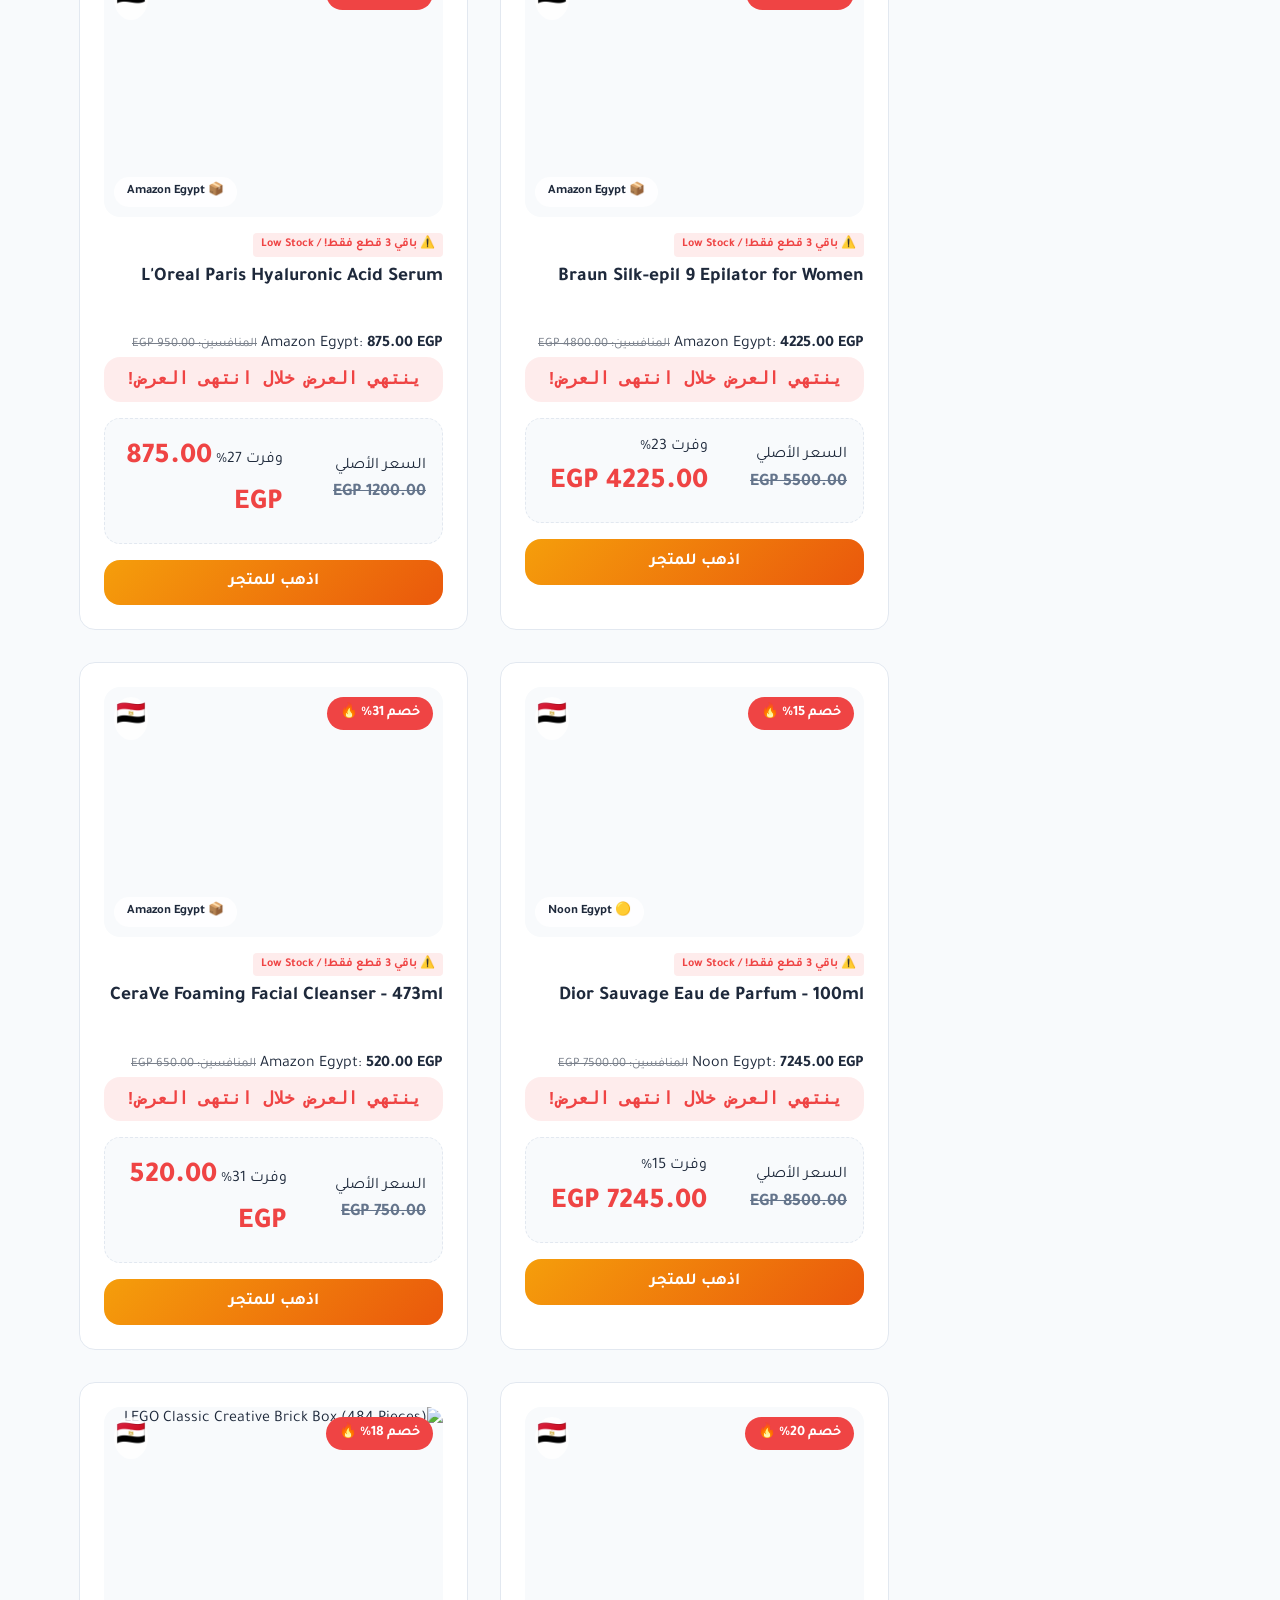
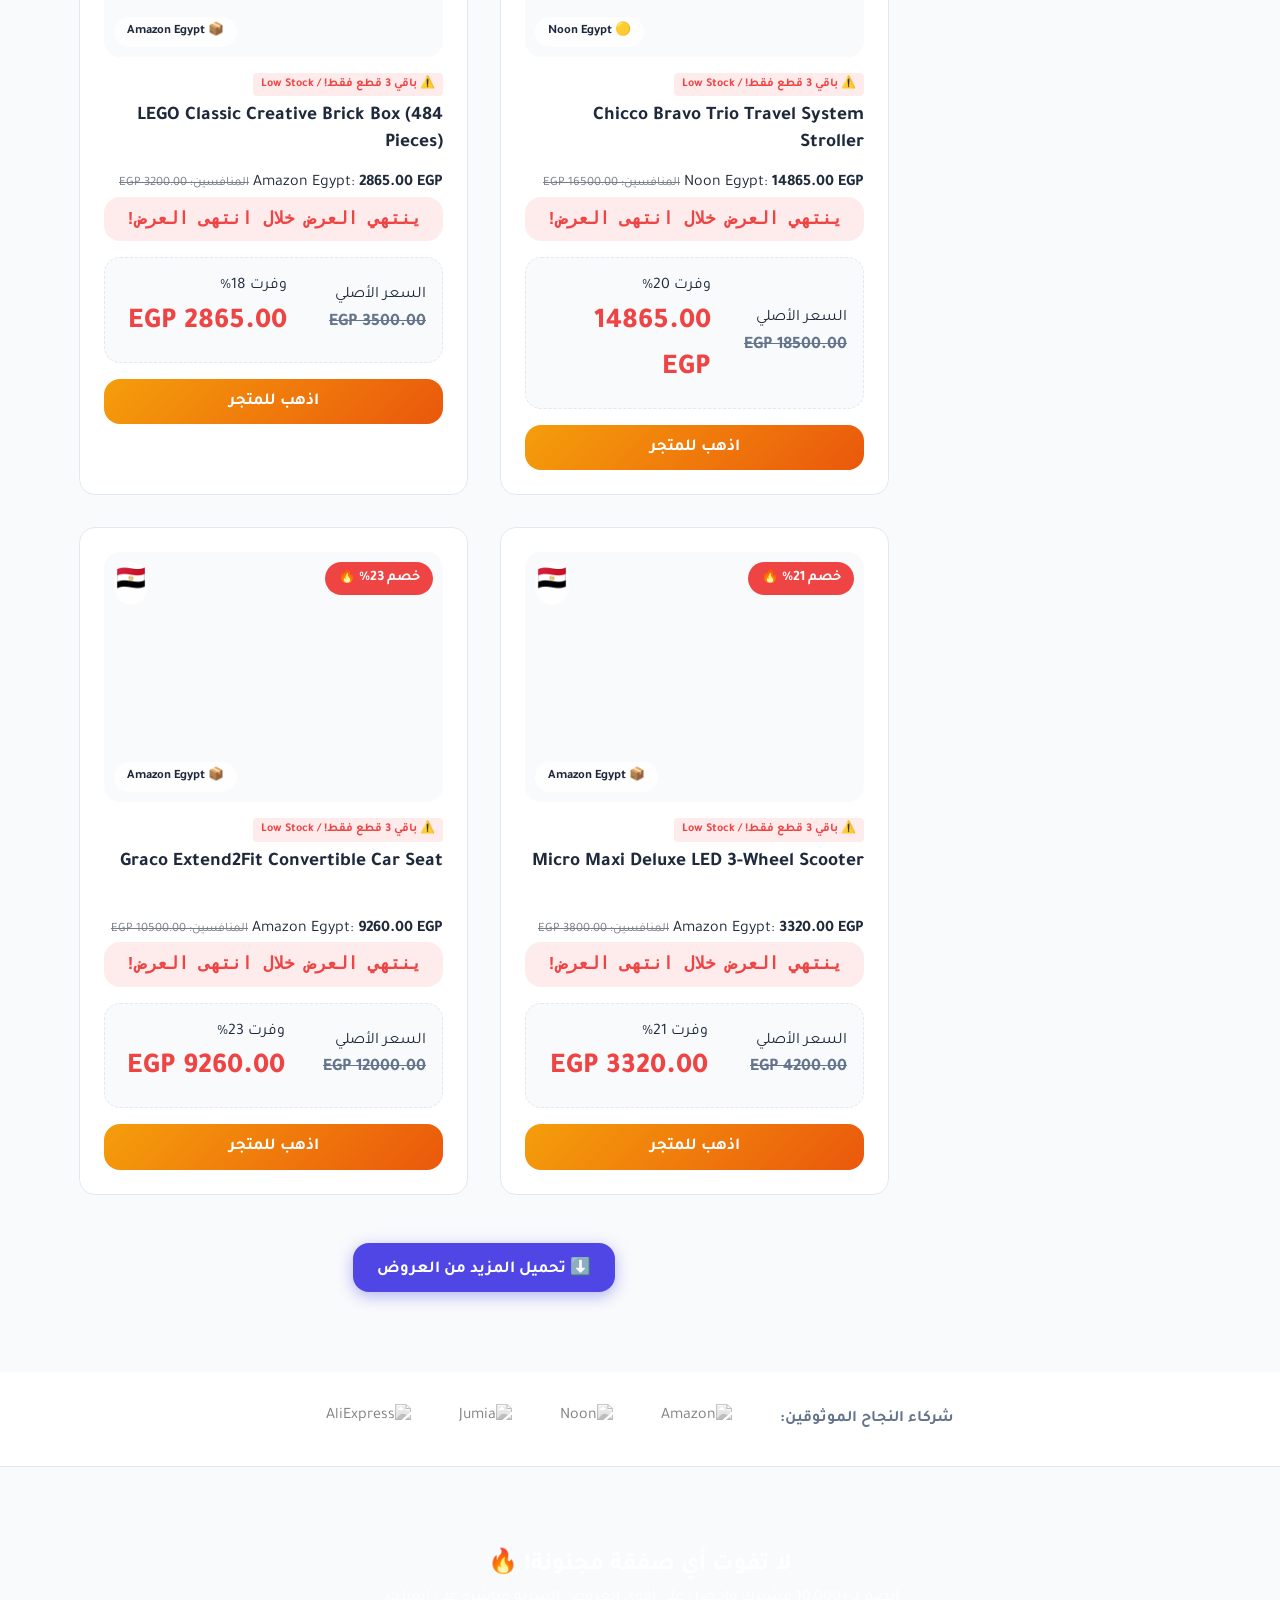
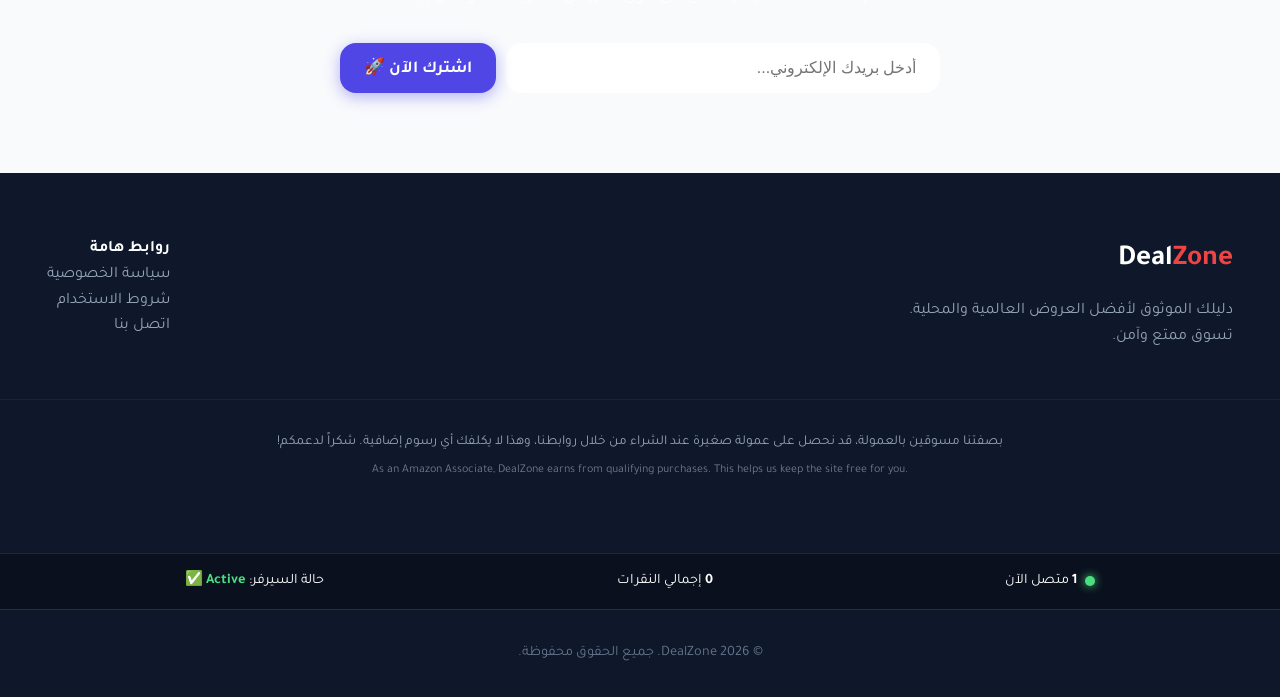
==== commit de4600dd: "🤖 Auto-Bot: Fixed product button click ReferenceError with string IDs" ====
--- a/index.html
+++ b/index.html
@@ -375,8 +375,8 @@
         </div>
     </div>
 
-    <script src="database_v3.js?v=6"></script>
-    <script src="main_v3.js?v=6"></script>
+    <script src="database_v3.js?v=7"></script>
+    <script src="main_v3.js?v=7"></script>
     <script>
         let quizCategory = '';
         
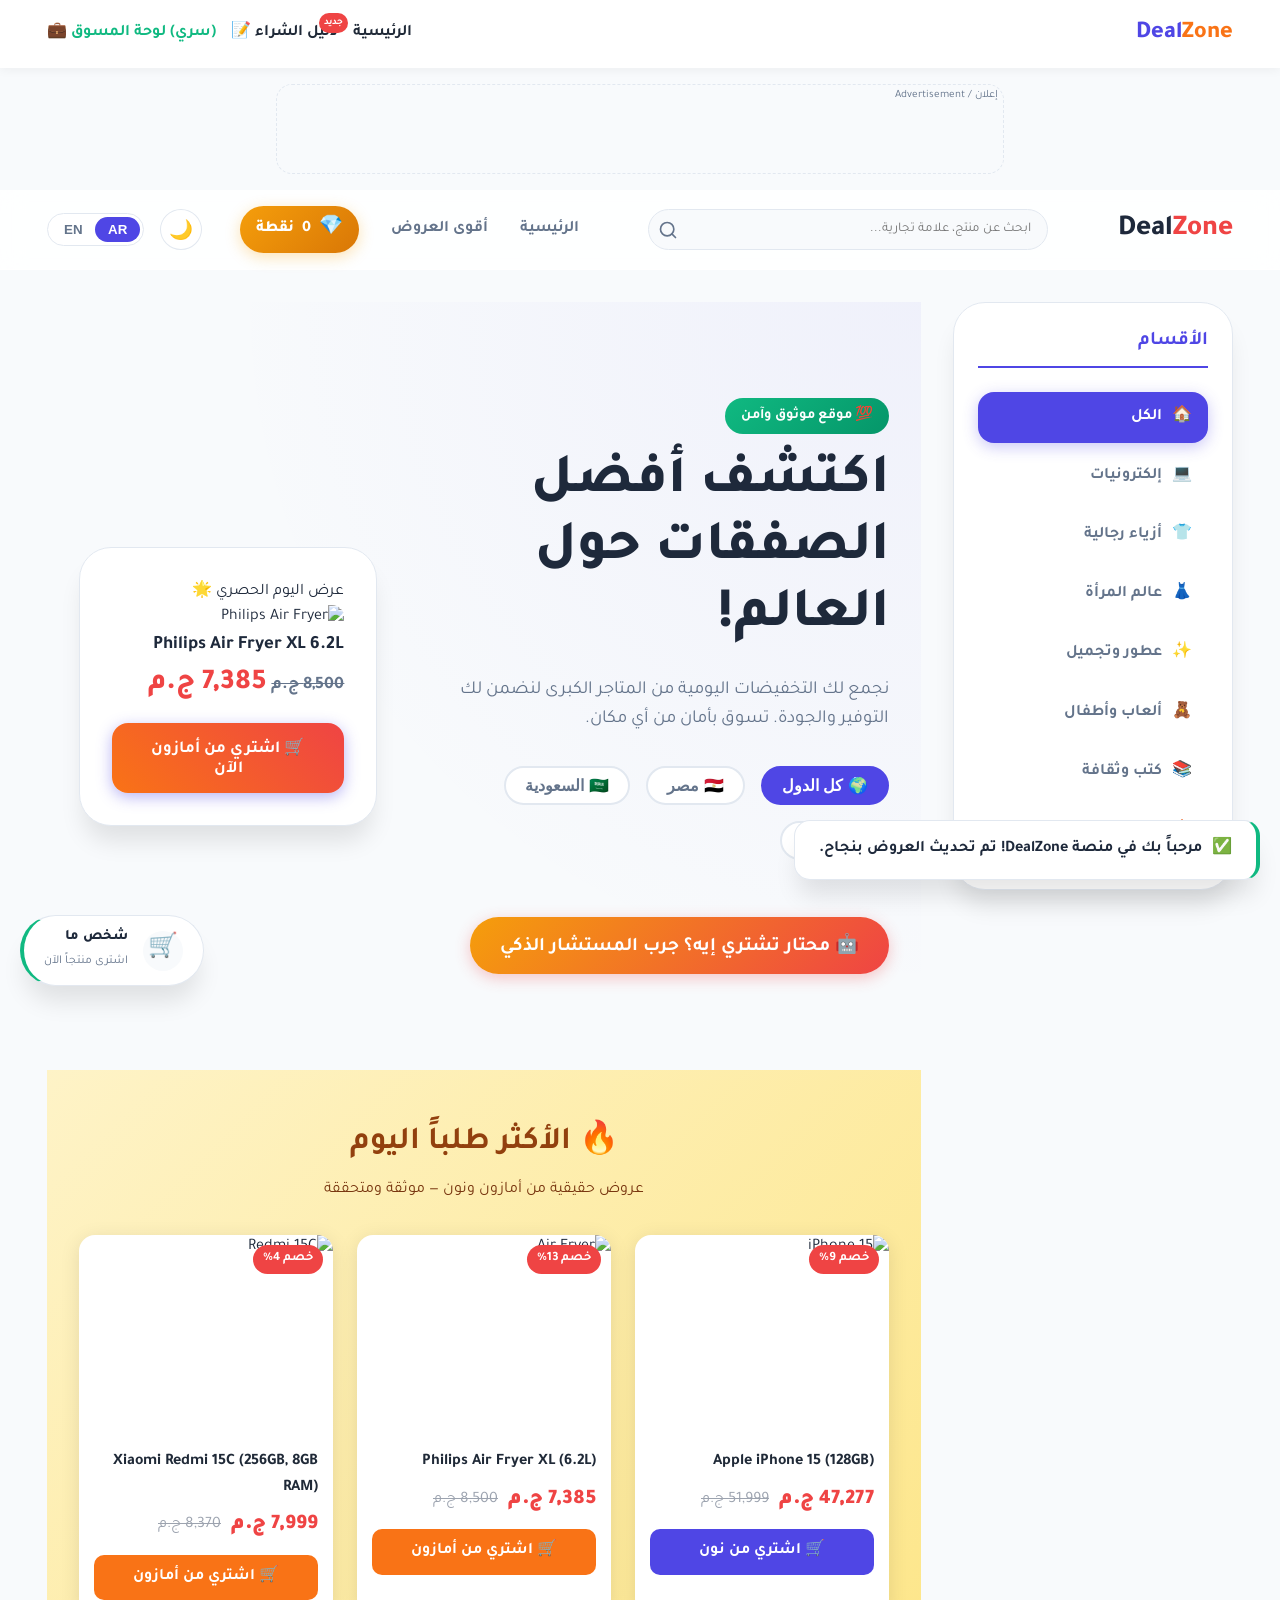
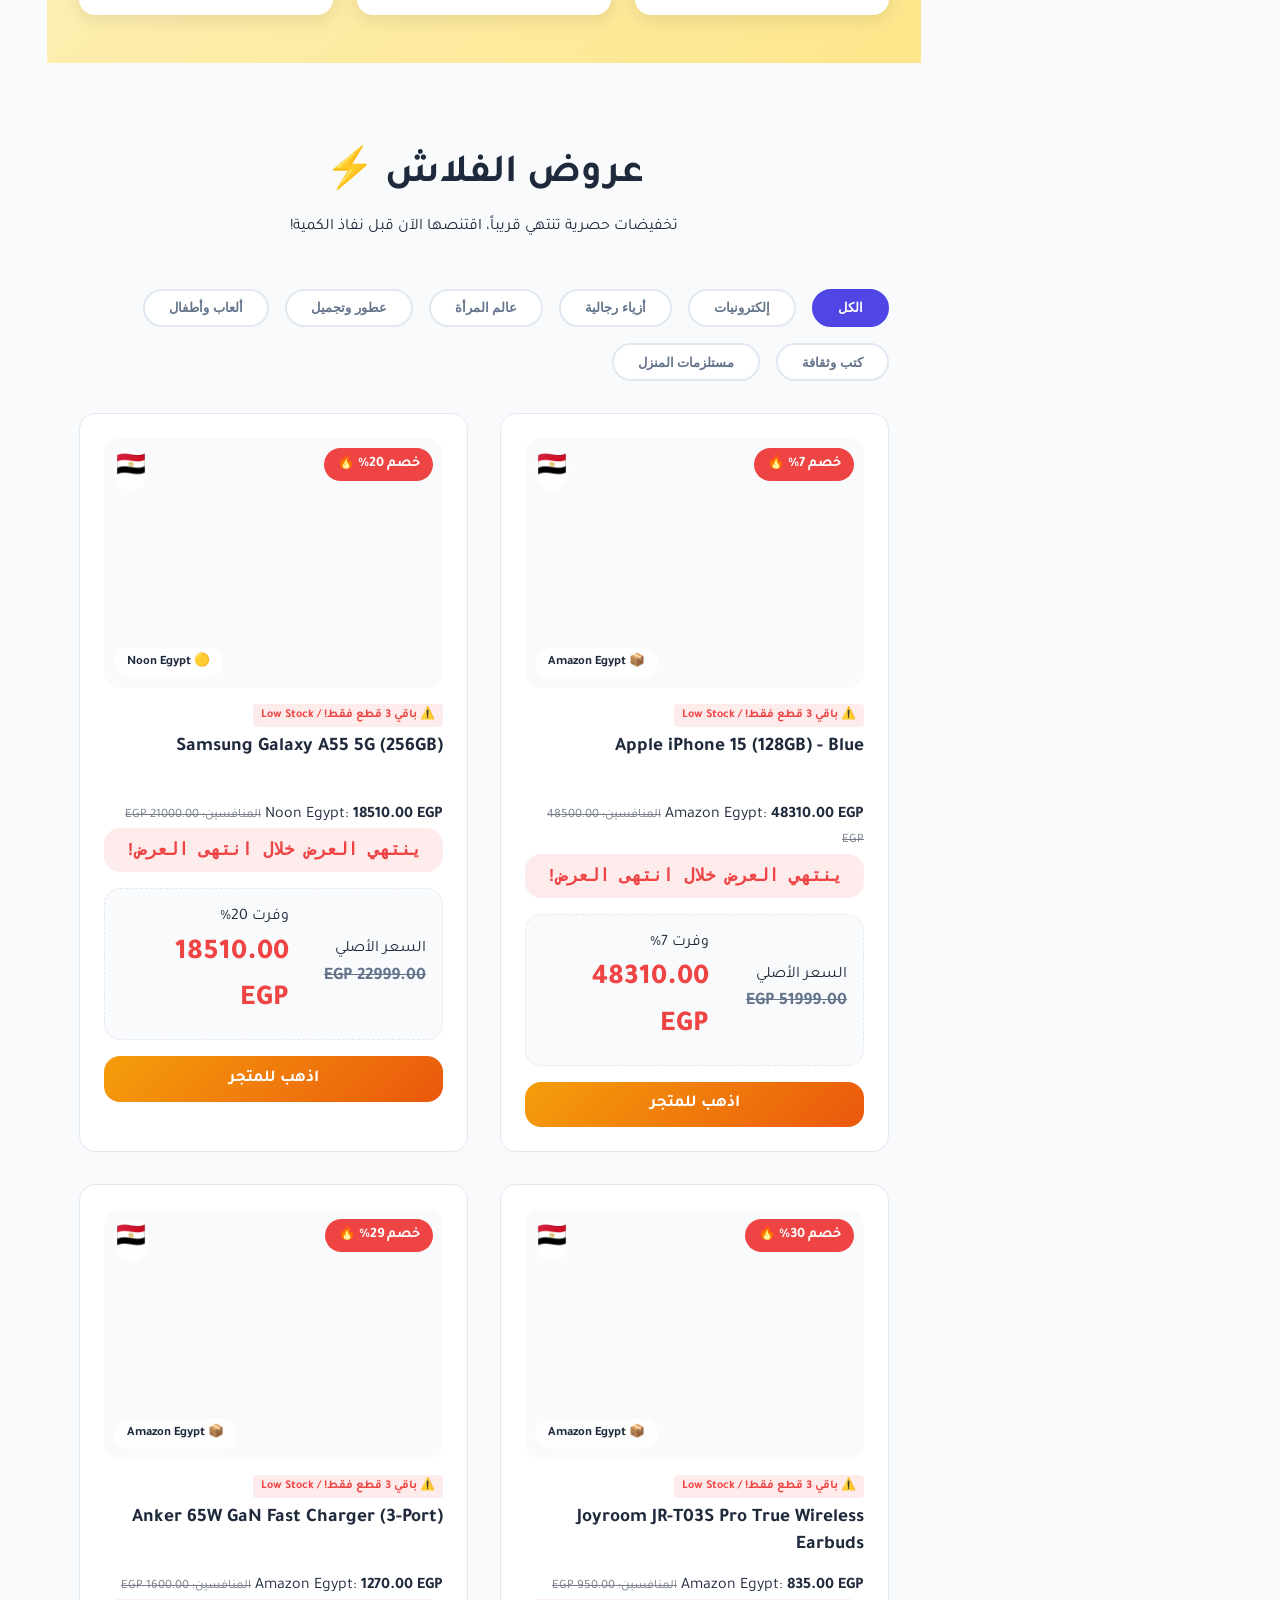
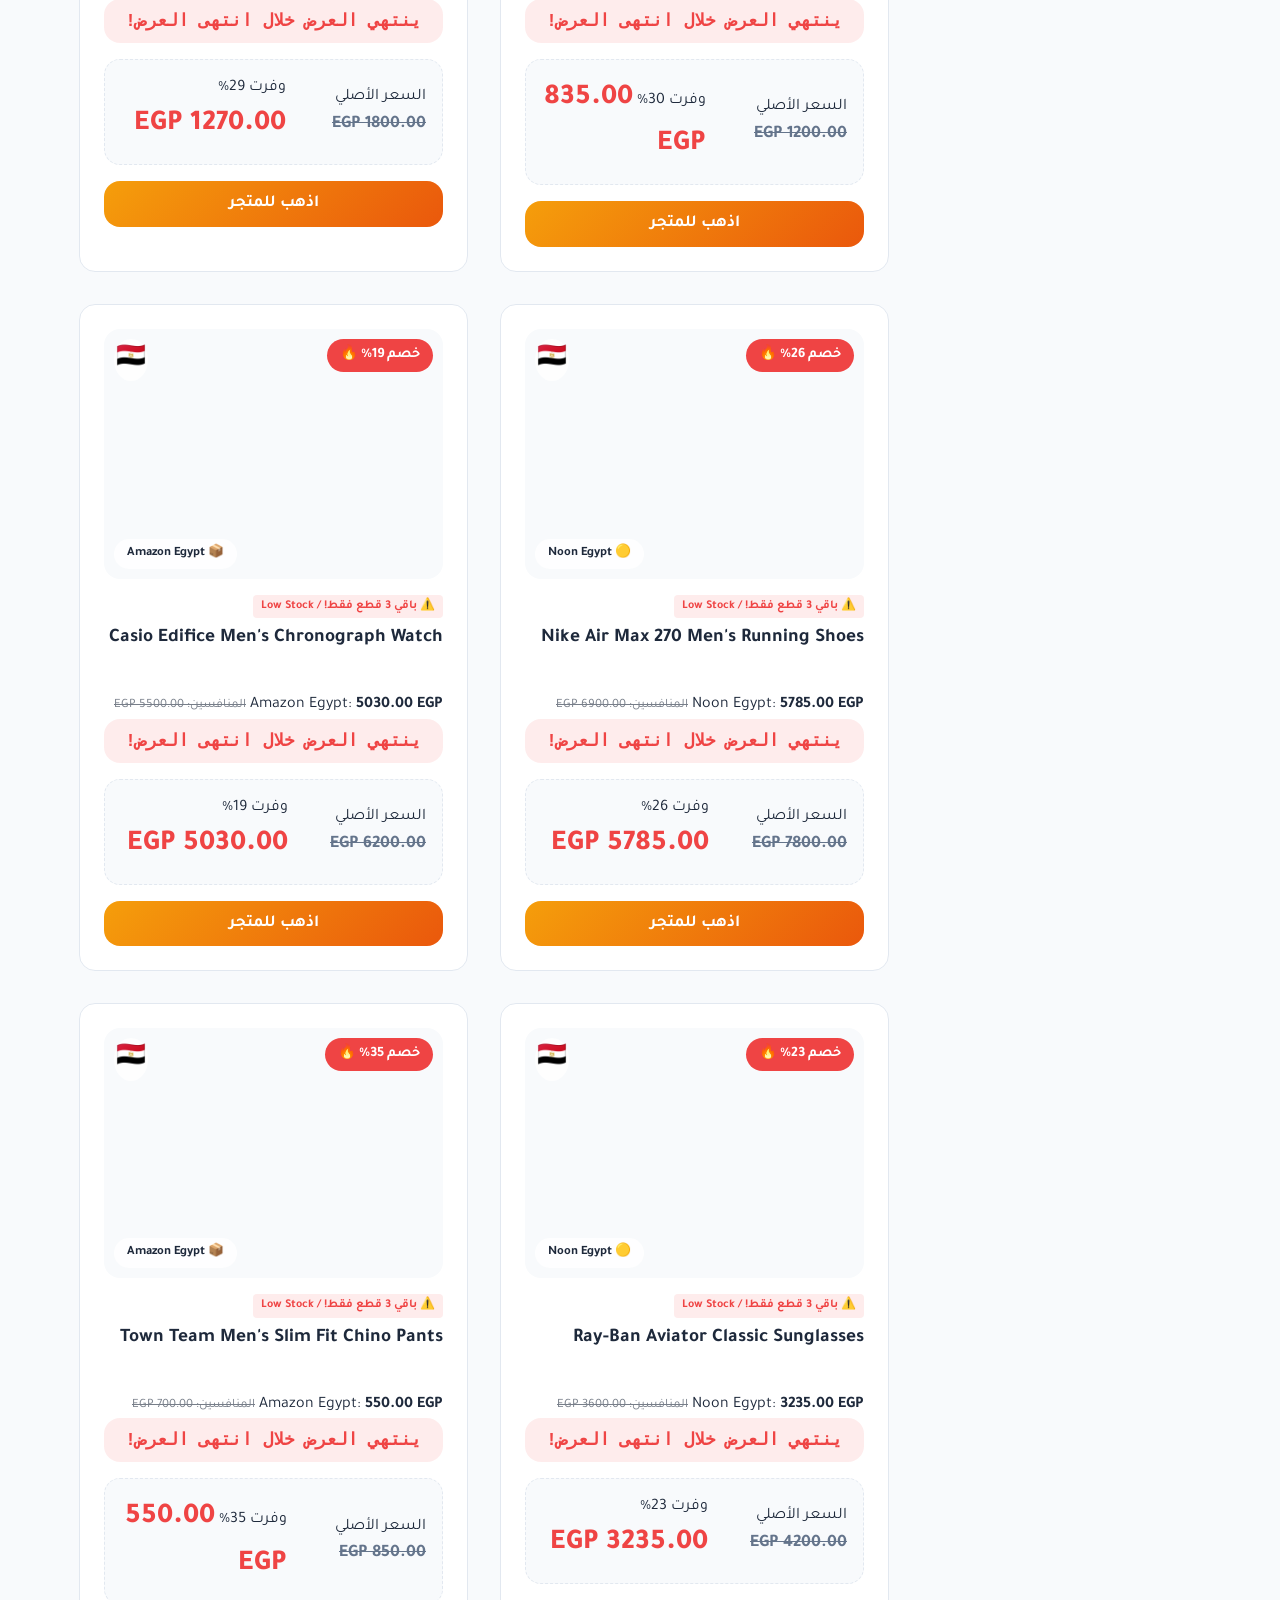
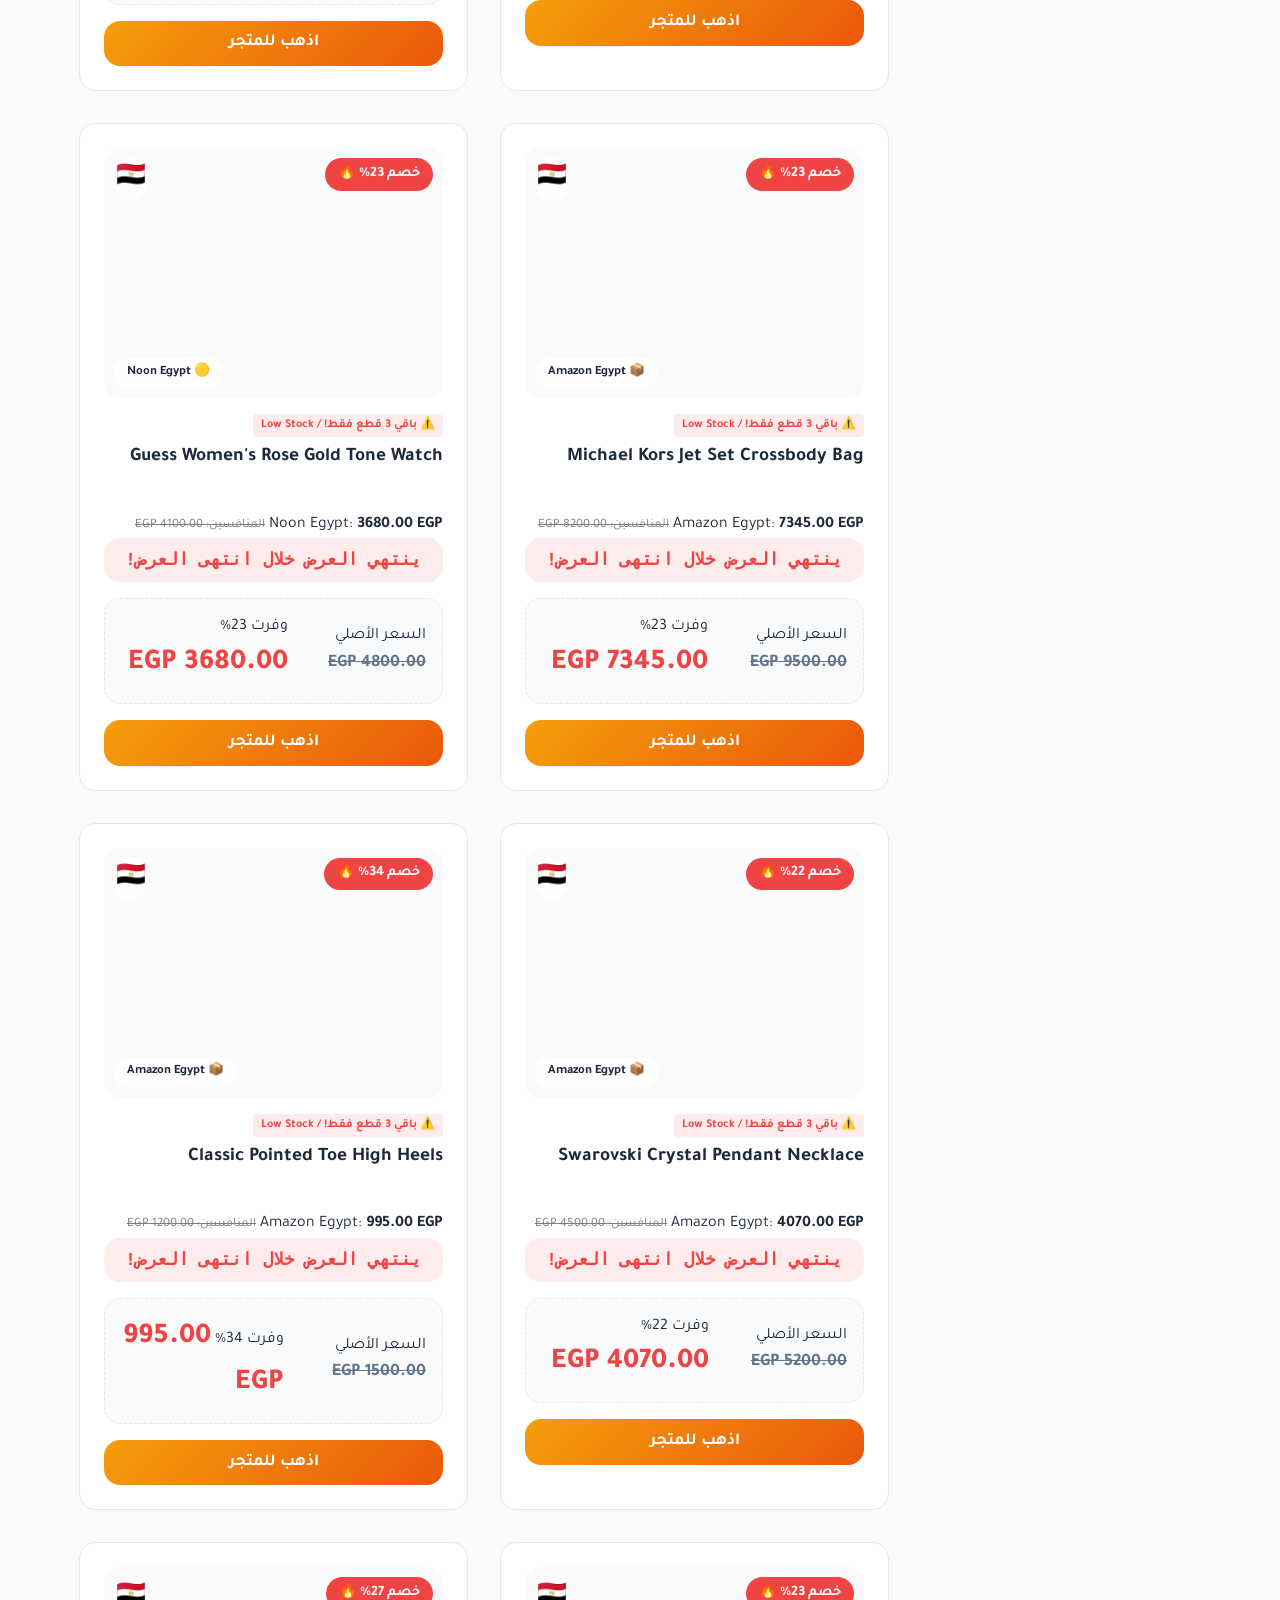
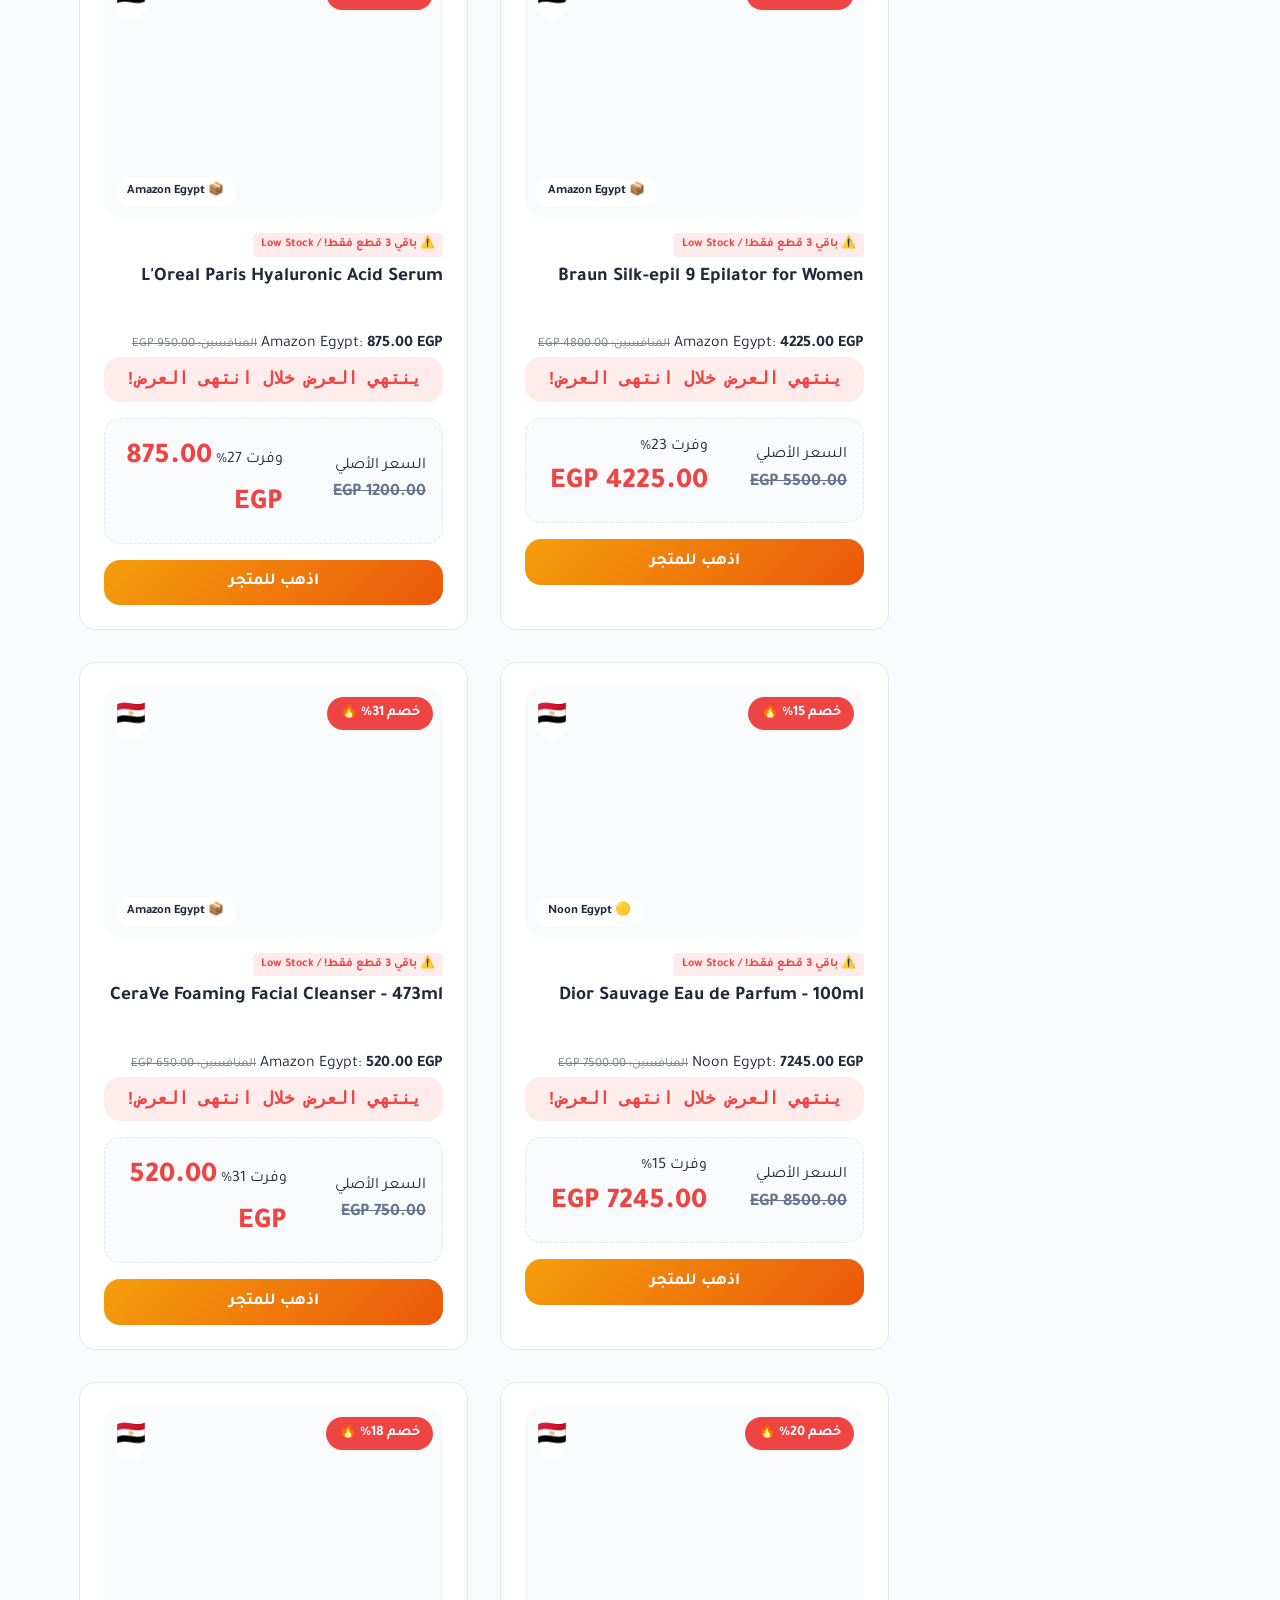
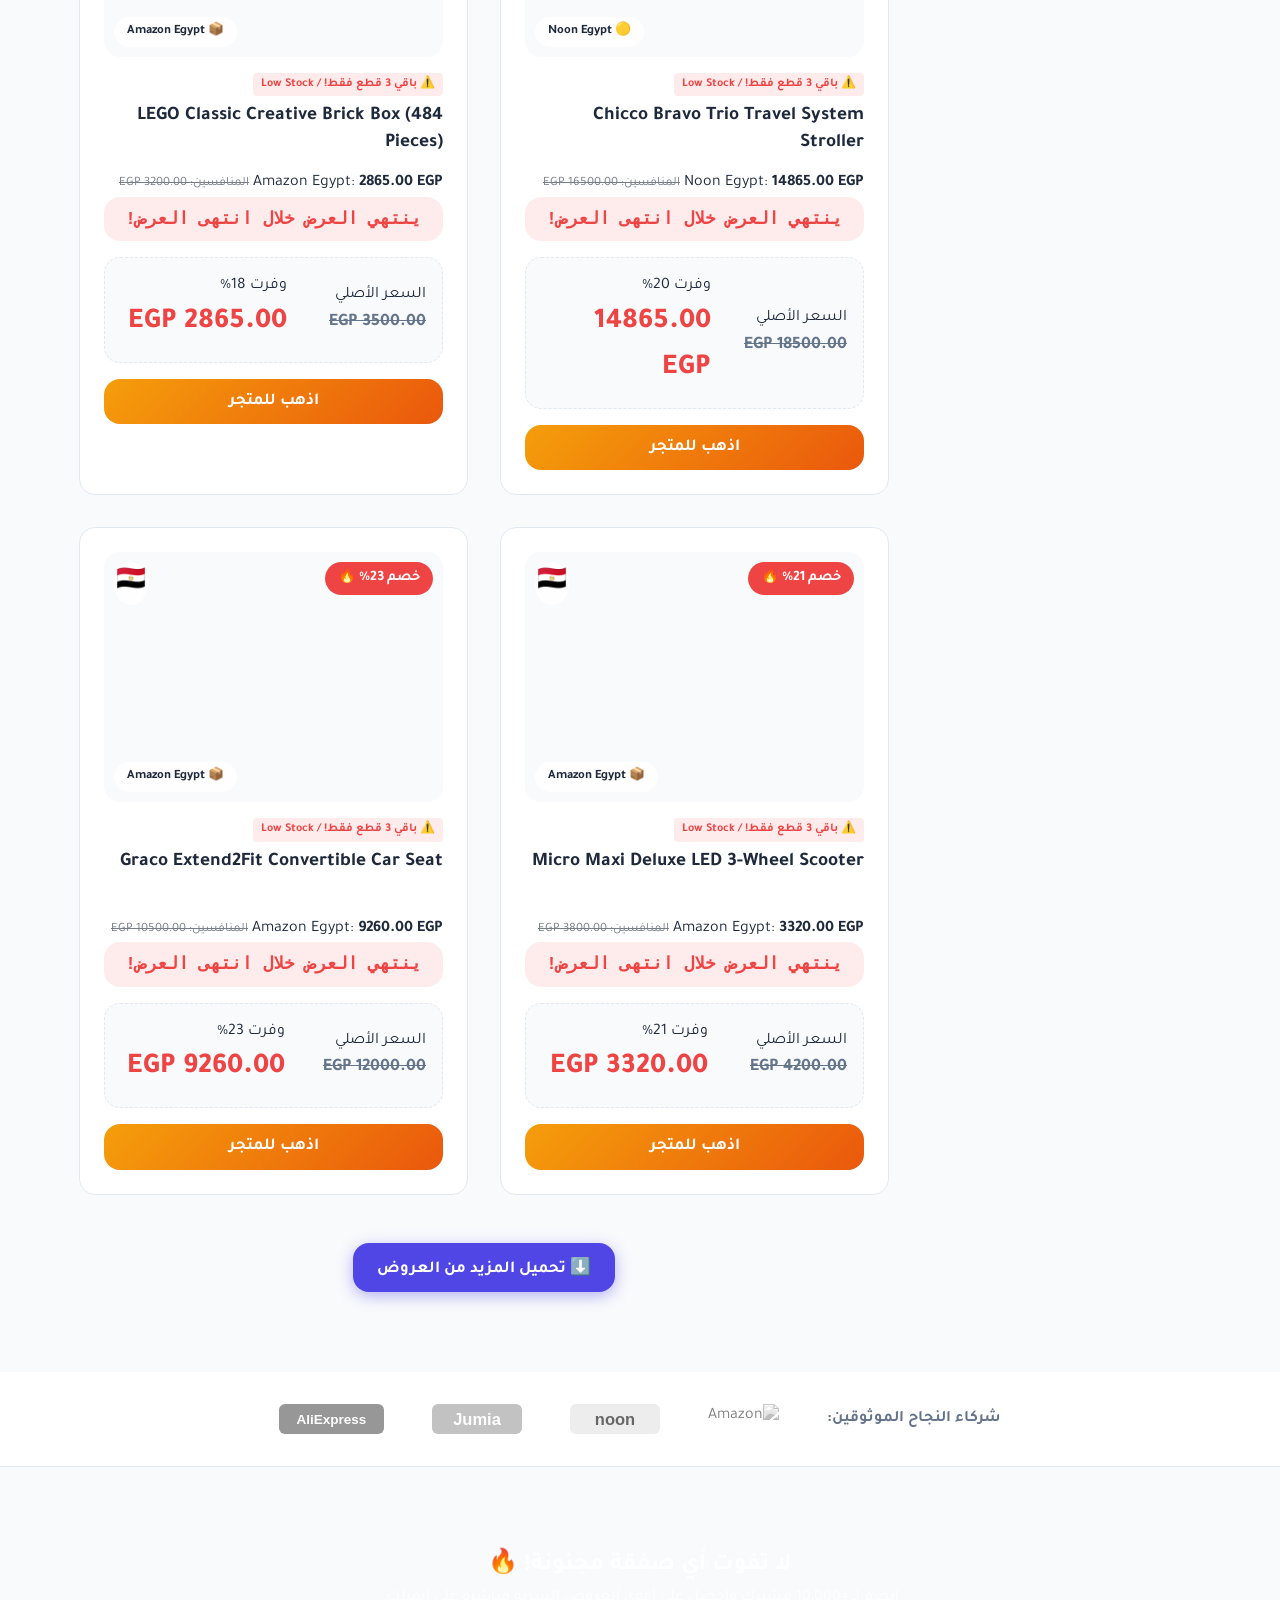
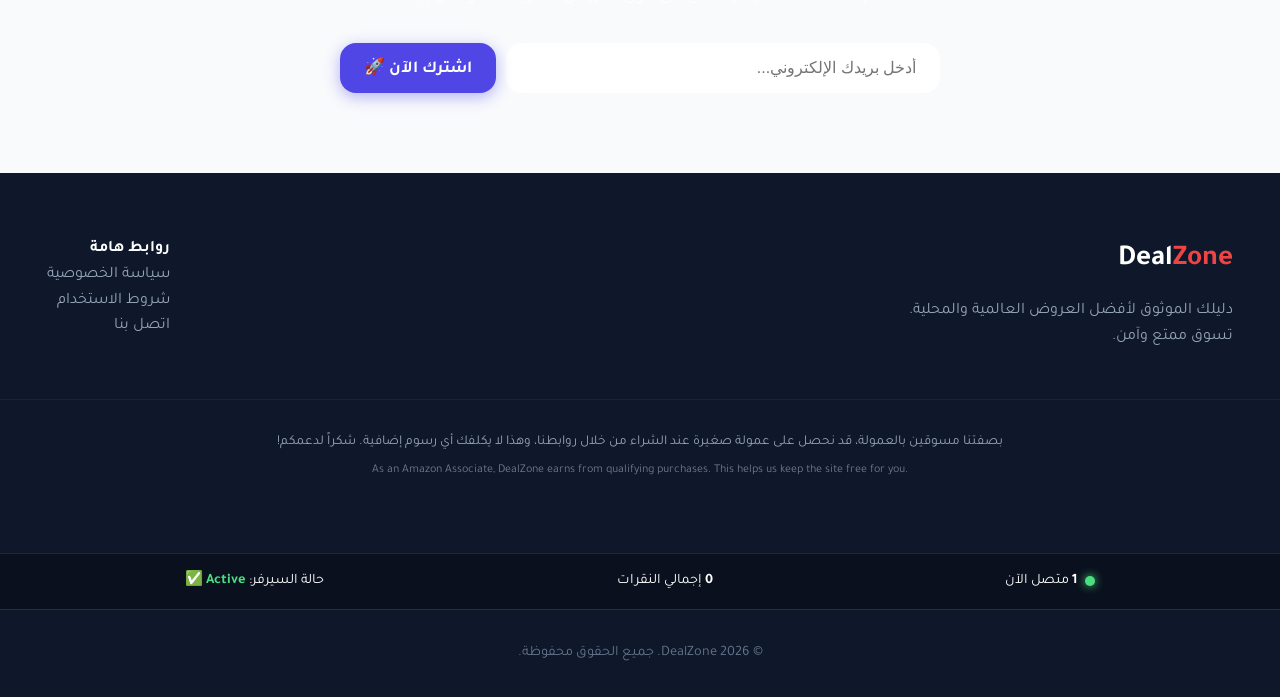
==== commit 4cfc6f44: "🤖 Auto-Bot: Commit index.html pointing to local SVG logos" ====
--- a/index.html
+++ b/index.html
@@ -250,10 +250,9 @@
             <div class="ribbon-content">
                 <span data-i18n="trusted_by">شركاء النجاح الموثوقين:</span>
                 <img src="https://upload.wikimedia.org/wikipedia/commons/a/a9/Amazon_logo.svg" alt="Amazon">
-                <img src="https://upload.wikimedia.org/wikipedia/commons/c/ce/Noon_Logo.svg" alt="Noon">
-                <img src="https://upload.wikimedia.org/wikipedia/commons/3/3b/Javascript_Logo.png" style="display:none;"> <!-- Spacer -->
-                <img src="https://upload.wikimedia.org/wikipedia/commons/9/9d/Jumia_Logo.svg" alt="Jumia">
-                <img src="https://upload.wikimedia.org/wikipedia/commons/a/ae/AliExpress_logo.svg" alt="AliExpress">
+                <img src="img/noon_logo.svg" alt="Noon">
+                <img src="img/jumia_logo.svg" alt="Jumia">
+                <img src="img/aliexpress_logo.svg" alt="AliExpress">
             </div>
         </div>
     </div>
